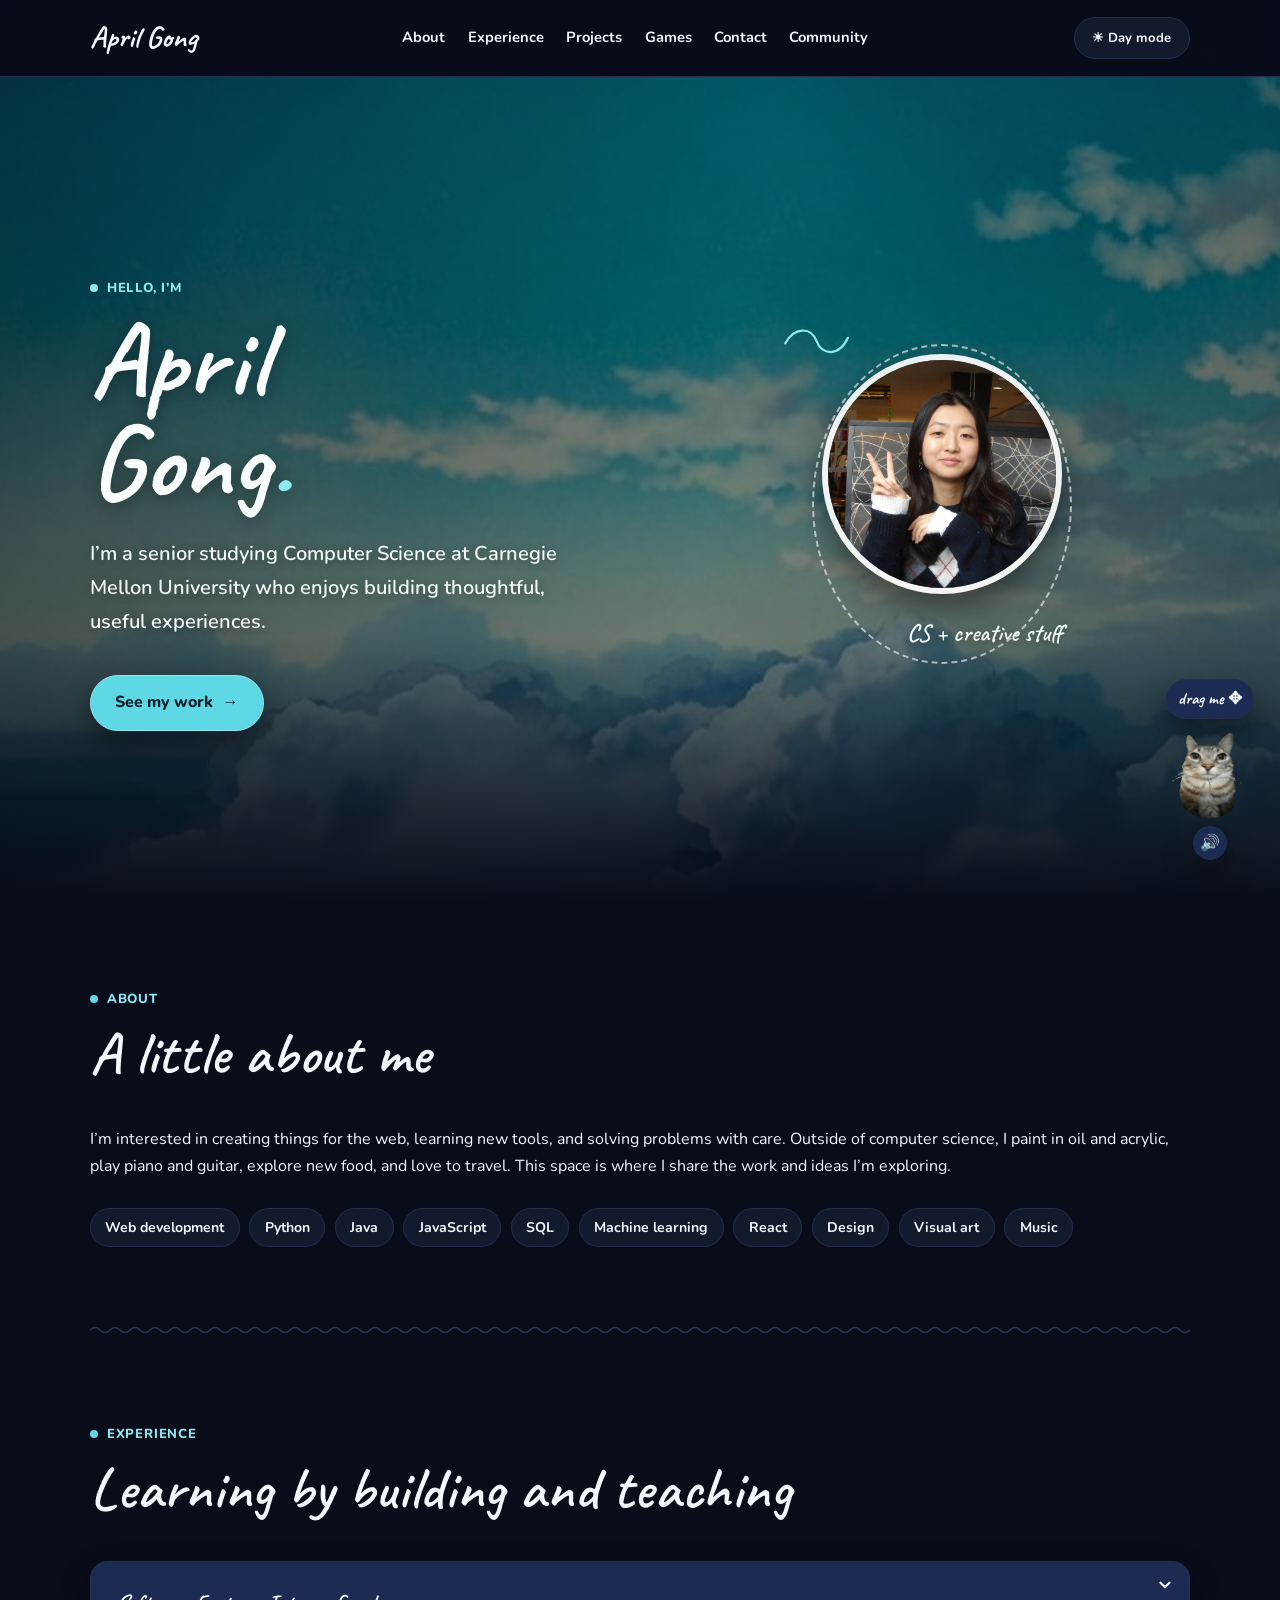
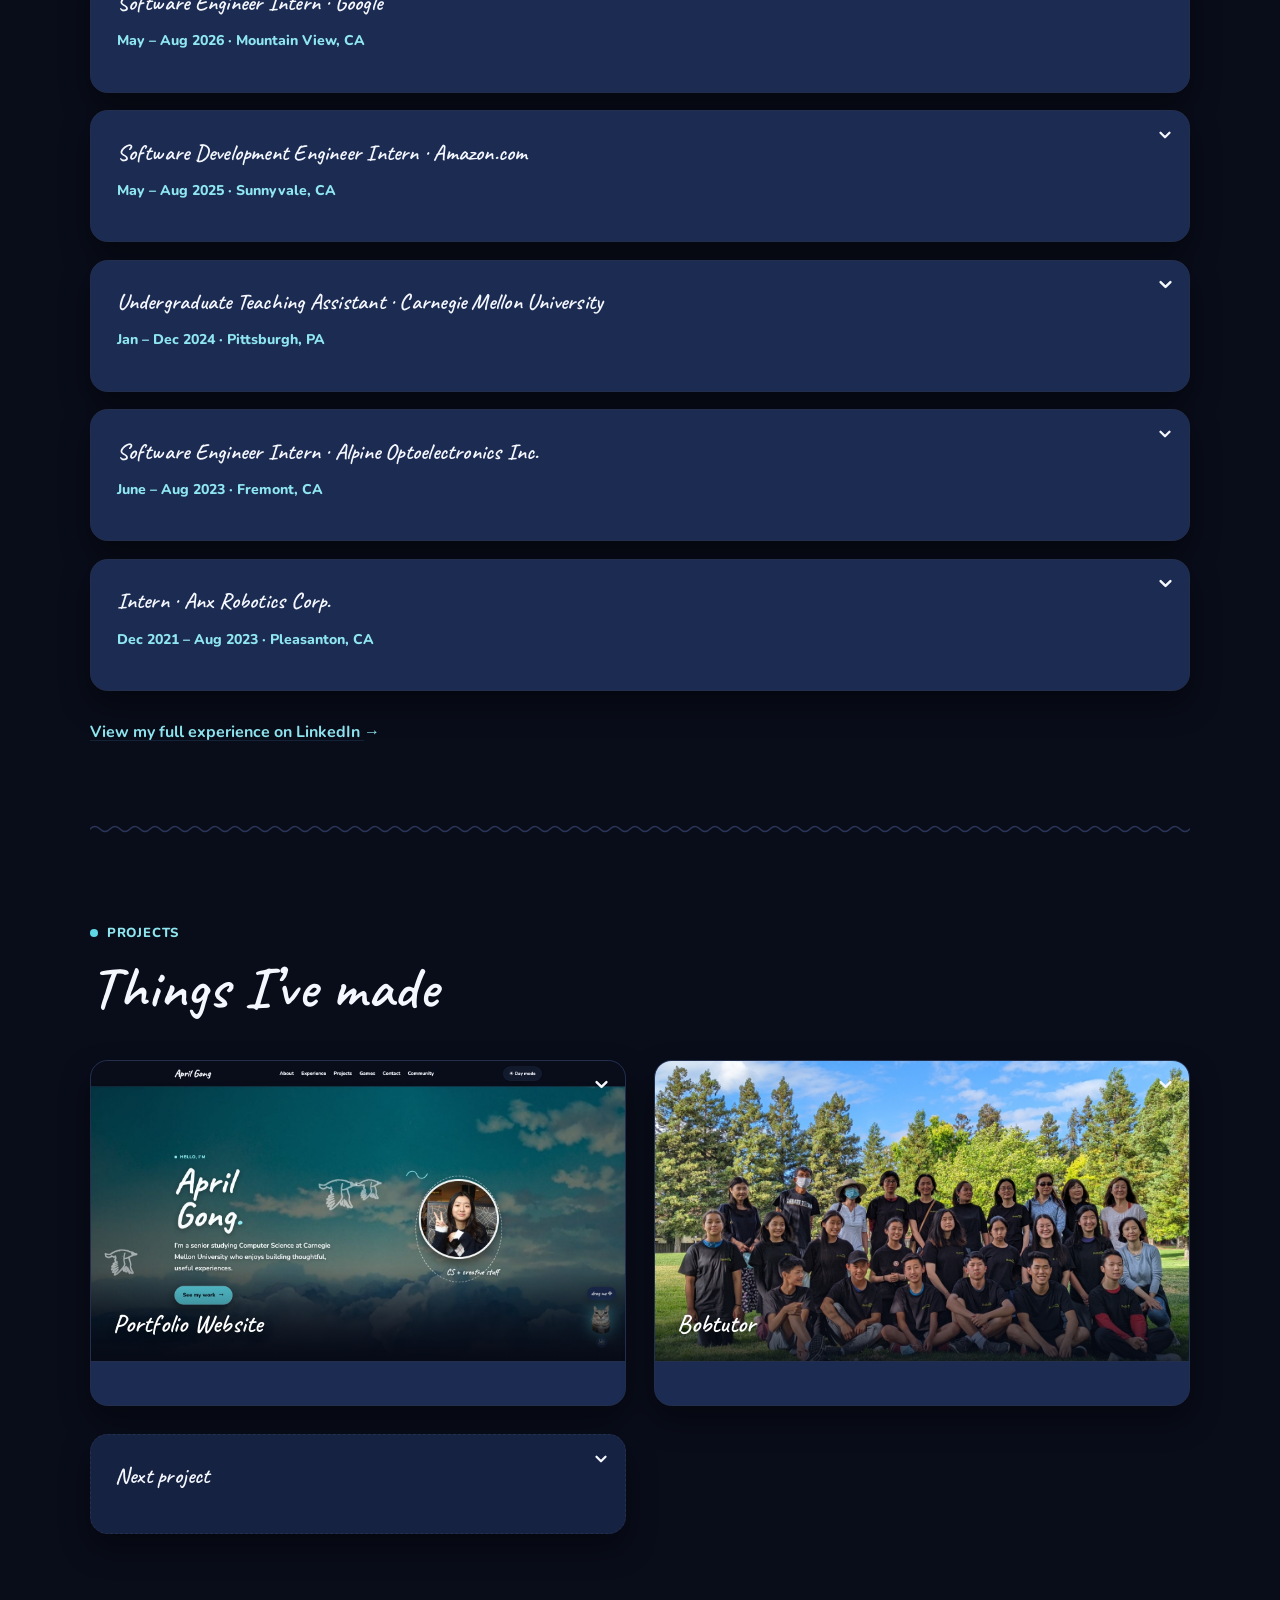
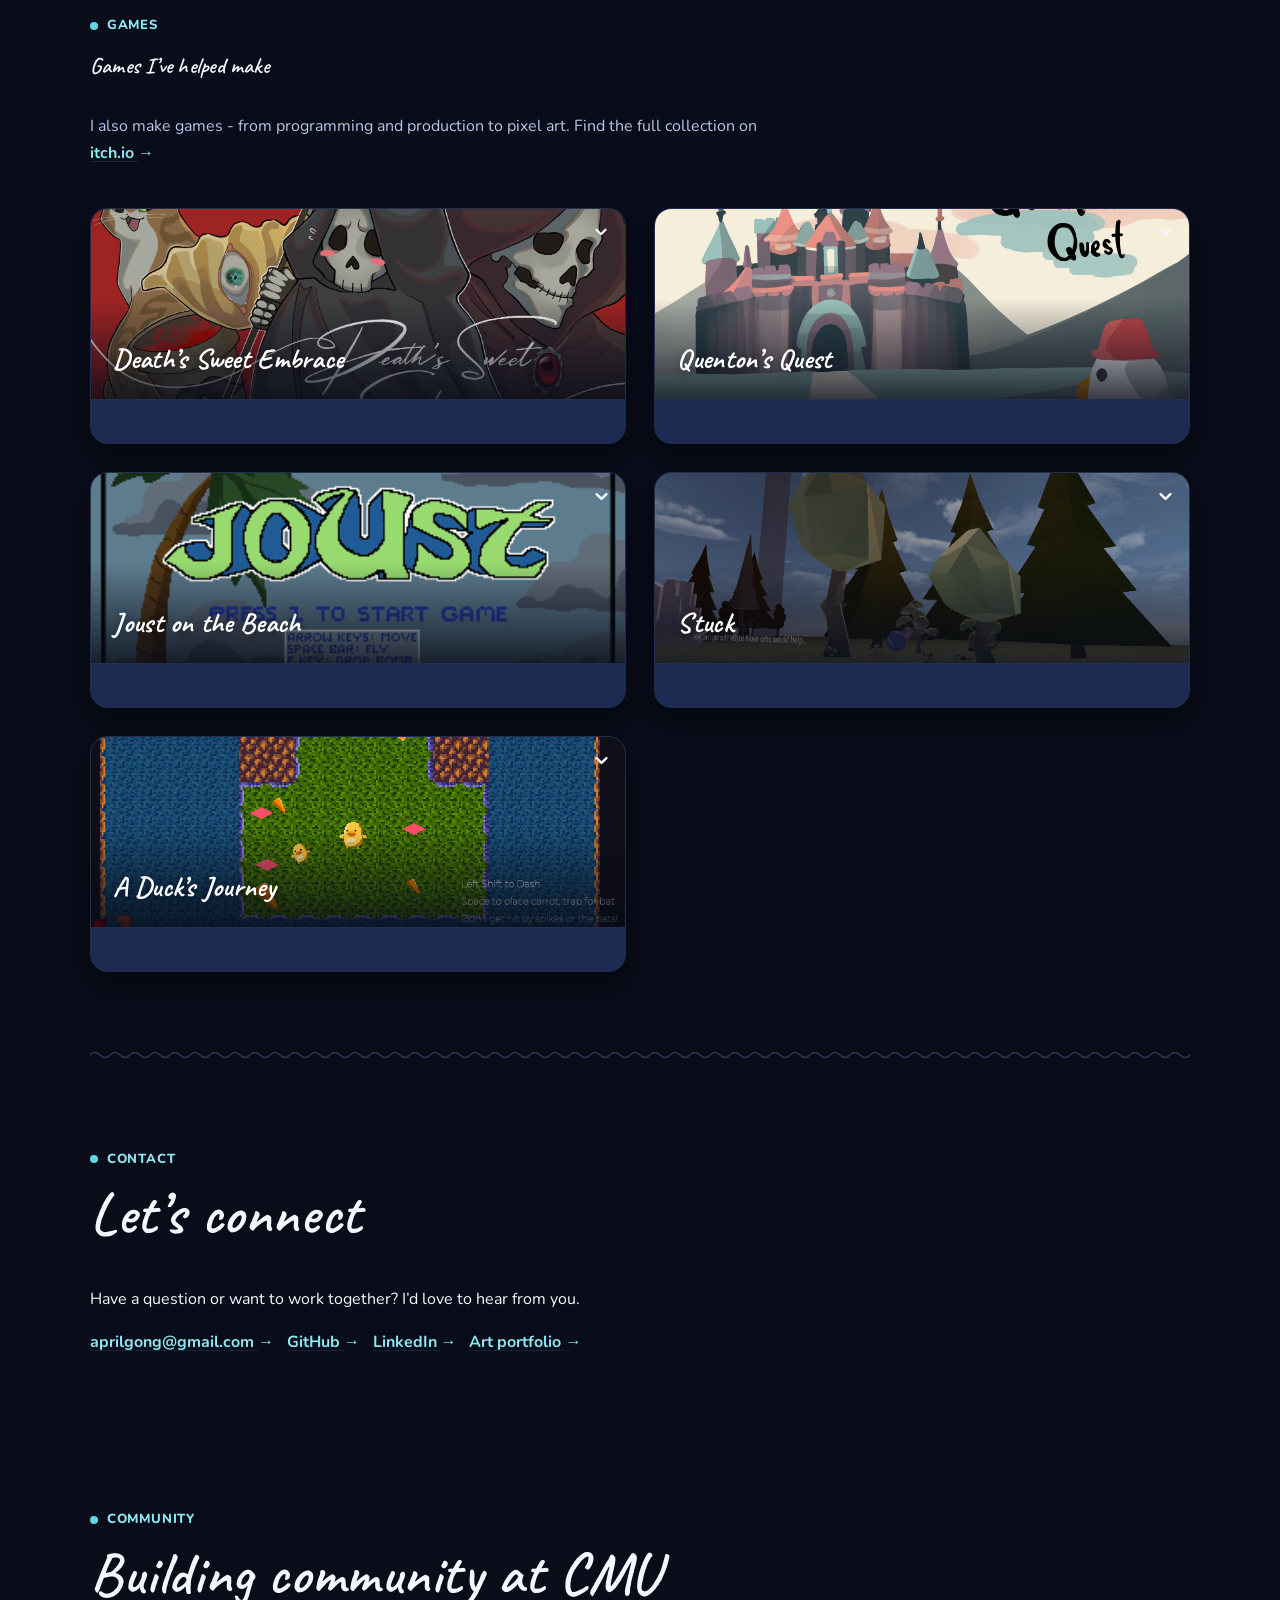
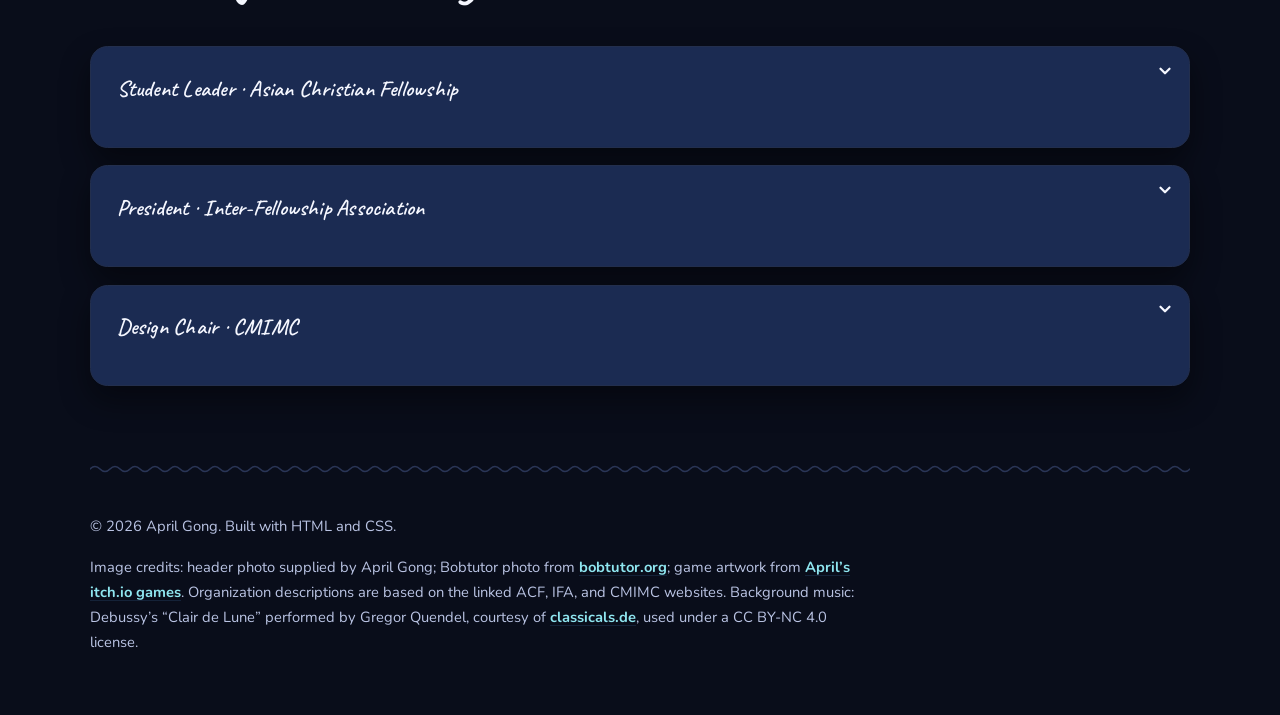
==== index.html @ eedccb20 "small edits, background and previews" ====
<!doctype html>
<html lang="en">
  <head>
    <meta charset="UTF-8" />
    <meta name="viewport" content="width=device-width, initial-scale=1.0" />
    <meta
      name="description"
      content="The portfolio of April Gong — projects, interests, and ways to get in touch."
    />
    <title>April Gong | Portfolio</title>
    <link rel="preconnect" href="https://fonts.googleapis.com" />
    <link rel="preconnect" href="https://fonts.gstatic.com" crossorigin />
    <link
      href="https://fonts.googleapis.com/css2?family=Caveat:wght@500;600;700&family=Nunito:ital,wght@0,400;0,600;0,700;0,800;1,600&display=swap"
      rel="stylesheet"
    />
    <link rel="stylesheet" href="styles.css" />
    <script src="scripts.js" defer></script>
  </head>
  <body>
    <svg width="0" height="0" style="position: absolute" aria-hidden="true">
      <filter id="bird-outline" x="-30%" y="-30%" width="160%" height="160%">
        <feMorphology in="SourceAlpha" operator="dilate" radius="1" result="dilated" />
        <feFlood flood-color="#ffffff" result="white" />
        <feComposite in="white" in2="dilated" operator="in" result="outline" />
        <feMerge>
          <feMergeNode in="outline" />
          <feMergeNode in="SourceGraphic" />
        </feMerge>
      </filter>
    </svg>
    <div class="stars-bg" id="stars-bg" aria-hidden="true"></div>
    <div class="petals-bg" id="petals-bg" aria-hidden="true"></div>
    <header class="site-header">
      <nav class="nav" aria-label="Primary navigation">
        <a class="wordmark" href="#home">April Gong</a>
        <ul>
          <li><a href="#about">About</a></li>
          <li><a href="#experience">Experience</a></li>
          <li><a href="#projects">Projects</a></li>
          <li><a href="#games">Games</a></li>
          <li><a href="#contact">Contact</a></li>
          <li><a href="#community">Community</a></li>
        </ul>
        <button class="theme-toggle" type="button" aria-pressed="false">
          Dark mode
        </button>
      </nav>
    </header>

    <main>
      <section id="home" class="hero" aria-labelledby="intro-heading">
        <div class="hero-sky" aria-hidden="true"></div>
        <img class="flying-bird flying-bird-1" src="assets/flap.webp" alt="" aria-hidden="true" />
        <img class="flying-bird flying-bird-2" src="assets/flap.webp" alt="" aria-hidden="true" />
        <img class="flying-bird flying-bird-3" src="assets/flap.webp" alt="" aria-hidden="true" />
        <div class="hero-content">
          <p class="eyebrow">Hello, I’m</p>
          <h1 id="intro-heading">April<br />Gong<span class="accent-dot">.</span></h1>
          <p class="intro">
            I’m a senior studying Computer Science at Carnegie Mellon University
            who enjoys building thoughtful, useful experiences.
          </p>
          <a class="button" href="#projects">See my work <span aria-hidden="true">→</span></a>
        </div>
        <div class="portrait-frame">
          <span class="portrait-ring" aria-hidden="true"></span>
          <img class="portrait" src="assets/april.jpg" alt="April Gong" width="1533" height="1533" />
          <svg class="portrait-scribble" viewBox="0 0 60 40" aria-hidden="true">
            <path d="M2 20 C 10 5, 25 5, 30 18 S 50 32, 58 15" />
          </svg>
          <p class="portrait-label">CS + creative stuff</p>
        </div>
      </section>

      <section id="about" aria-labelledby="about-heading">
        <div class="section-head reveal">
          <p class="eyebrow">About</p>
          <h2 id="about-heading">A little about me</h2>
        </div>
        <p class="reveal">
          I’m interested in creating things for the web, learning new tools,
          and solving problems with care. Outside of computer science, I paint
          in oil and acrylic, play piano and guitar, explore new food, and love
          to travel. This space is where I share the work and ideas I’m exploring.
        </p>
        <div class="skills reveal" aria-label="Skills and interests">
          <span>Web development</span>
          <span>Python</span>
          <span>Java</span>
          <span>JavaScript</span>
          <span>SQL</span>
          <span>Machine learning</span>
          <span>React</span>
          <span>Design</span>
          <span>Visual art</span>
          <span>Music</span>
        </div>
      </section>

      <section id="experience" aria-labelledby="experience-heading">
        <div class="section-head reveal">
          <p class="eyebrow">Experience</p>
          <h2 id="experience-heading">Learning by building and teaching</h2>
        </div>
        <div class="experience-list">
          <article class="reveal expand-card">
            <h3>Software Engineer Intern · Google</h3>
            <p class="role-meta">May – Aug 2026 · Mountain View, CA</p>
            <div class="card-details">
              <div class="card-details-inner">
                <p>Built systems that automate hardware testing, capture and triage test failures, and prevent double-scheduling. Migrated a monolithic triage framework to a stateless, skill-based architecture.</p>
              </div>
            </div>
          </article>
          <article class="reveal expand-card">
            <h3>Software Development Engineer Intern · Amazon.com</h3>
            <p class="role-meta">May – Aug 2025 · Sunnyvale, CA</p>
            <div class="card-details">
              <div class="card-details-inner">
                <p>Built and launched a client-side beacon system for the Amazon retail homepage across 18 regions, with an AWS pipeline for real-time performance metrics.</p>
              </div>
            </div>
          </article>
          <article class="reveal expand-card">
            <h3>Undergraduate Teaching Assistant · Carnegie Mellon University</h3>
            <p class="role-meta">Jan – Dec 2024 · Pittsburgh, PA</p>
            <div class="card-details">
              <div class="card-details-inner">
                <p>Supported 15-112, Fundamentals of Programming and Computer Science, through recitations, office hours, one-on-ones, and feedback on coursework.</p>
              </div>
            </div>
          </article>
          <article class="reveal expand-card">
            <h3>Software Engineer Intern · Alpine Optoelectronics Inc.</h3>
            <p class="role-meta">June – Aug 2023 · Fremont, CA</p>
            <div class="card-details">
              <div class="card-details-inner">
                <p>Developed adjustable data-visualization and chatbot GUI prototypes with Python, Tkinter, Matplotlib, Pandas, and OpenAI's API.</p>
              </div>
            </div>
          </article>
          <article class="reveal expand-card">
            <h3>Intern · Anx Robotics Corp.</h3>
            <p class="role-meta">Dec 2021 – Aug 2023 · Pleasanton, CA</p>
            <div class="card-details">
              <div class="card-details-inner">
                <p>Developed a multi-label lesion-classification model, analyzed image-detection results with SQL, and supported a product marketing campaign.</p>
              </div>
            </div>
          </article>
        </div>
        <p class="experience-more"><a href="https://www.linkedin.com/in/april-gong-652180225/">View my full experience on LinkedIn <span aria-hidden="true">→</span></a></p>
      </section>

      <section id="projects" aria-labelledby="projects-heading">
        <div class="section-head reveal">
          <p class="eyebrow">Projects</p>
          <h2 id="projects-heading">Things I’ve made</h2>
        </div>
        <div class="project-grid">
          <article class="project-card reveal expand-card">
            <div class="card-media">
              <img
                src="assets/portfolio-preview.jpg"
                alt="Screenshot of the April Gong portfolio website homepage"
                width="1600"
                height="900"
              />
              <h3>Portfolio Website</h3>
            </div>
            <div class="card-details">
              <div class="card-details-inner">
                <p>
                  This personal site: a simple home for my work, interests,
                  experience, and contact information.
                </p>
                <a href="https://github.com/agongster/agongster.github.io">View code on GitHub <span aria-hidden="true">→</span></a>
              </div>
            </div>
          </article>

          <article class="project-card reveal expand-card">
            <div class="card-media">
              <img
                src="assets/bobtutor.jpg"
                alt="Members of the Bobtutor community gathered outdoors"
                width="2560"
                height="1920"
              />
              <h3>Bobtutor</h3>
            </div>
            <div class="card-details">
              <div class="card-details-inner">
                <p>
                  The website I built for Bobtutor, a nonprofit tutoring
                  organization connecting volunteers and students through
                  accessible online learning opportunities.
                </p>
                <a href="https://bobtutor.org/">Visit bobtutor.org <span aria-hidden="true">→</span></a>
              </div>
            </div>
          </article>

          <article class="project-card project-placeholder-card reveal expand-card">
            <h3>Next project</h3>
            <div class="card-details">
              <div class="card-details-inner">
                <p>
                  A future project will live here, with its story, visual preview,
                  and relevant links.
                </p>
              </div>
            </div>
          </article>
        </div>

        <div id="games" class="games" aria-labelledby="games-heading">
          <div class="section-head reveal">
            <p class="eyebrow">Games</p>
            <h3 id="games-heading">Games I’ve helped make</h3>
          </div>
          <p class="games-intro reveal">I also make games - from programming and production to pixel art. Find the full collection on <a href="https://aprilg.itch.io/">itch.io <span aria-hidden="true">→</span></a></p>
          <div class="game-grid">
            <article class="game-card reveal expand-card">
              <div class="card-media">
                <img src="assets/deaths-sweet-embrace.png" alt="Death's Sweet Embrace game artwork" width="1600" height="900" />
                <h4>Death’s Sweet Embrace</h4>
              </div>
              <div class="card-details">
                <div class="card-details-inner">
                  <p>A role-playing adventure about a baby grim reaper restoring lost spirits’ memories. I was the producer and a programmer.</p>
                  <a href="https://aprilg.itch.io/deaths-sweet-embrace">Download on itch.io <span aria-hidden="true">→</span></a>
                </div>
              </div>
            </article>
            <article class="game-card reveal expand-card">
              <div class="card-media">
                <img src="assets/quenton_quest_start.jpg" alt="Quenton's Quest game artwork" width="640" height="640" />
                <h4>Quenton’s Quest</h4>
              </div>
              <div class="card-details">
                <div class="card-details-inner">
                  <p>A pixel-art fighting game about a duckster rescuing Princess Pea. I created art and contributed to the code.</p>
                  <a href="https://aprilg.itch.io/quentons-quest">Download on itch.io <span aria-hidden="true">→</span></a>
                </div>
              </div>
            </article>
            <article class="game-card reveal expand-card">
              <div class="card-media">
                <img src="assets/joust-on-the-beach.png" alt="Joust on the Beach game artwork" width="320" height="224" />
                <h4>Joust on the Beach</h4>
              </div>
              <div class="card-details">
                <div class="card-details-inner">
                  <p>A beach-themed remake of the arcade classic Joust. I contributed as a programmer.</p>
                  <a href="https://aprilg.itch.io/joust-on-the-beach">Download on itch.io <span aria-hidden="true">→</span></a>
                </div>
              </div>
            </article>
            <article class="game-card reveal expand-card">
              <div class="card-media">
                <img src="assets/stuck.png" alt="Stuck game artwork" width="1615" height="826" />
                <h4>Stuck</h4>
              </div>
              <div class="card-details">
                <div class="card-details-inner">
                  <p>A downloadable simulation game for Windows and macOS.</p>
                  <a href="https://aprilg.itch.io/stuck">Download on itch.io <span aria-hidden="true">→</span></a>
                </div>
              </div>
            </article>
            <article class="game-card reveal expand-card">
              <div class="card-media">
                <img src="assets/a-ducks-journey.png" alt="A Duck's Journey game artwork" width="1847" height="1045" />
                <h4>A Duck’s Journey</h4>
              </div>
              <div class="card-details">
                <div class="card-details-inner">
                  <p>A downloadable game for Windows and macOS.</p>
                  <a href="https://aprilg.itch.io/a-ducks-journey">Download on itch.io <span aria-hidden="true">→</span></a>
                </div>
              </div>
            </article>
          </div>
        </div>
      </section>

      <section id="contact" class="contact" aria-labelledby="contact-heading">
        <div class="section-head reveal">
          <p class="eyebrow">Contact</p>
          <h2 id="contact-heading">Let’s connect</h2>
        </div>
        <p class="reveal">Have a question or want to work together? I’d love to hear from you.</p>
        <div class="contact-links reveal">
          <a href="mailto:aprilgong@gmail.com">aprilgong@gmail.com <span aria-hidden="true">→</span></a>
          <a href="https://github.com/agongster">GitHub <span aria-hidden="true">→</span></a>
          <a href="https://www.linkedin.com/in/april-gong-652180225/">LinkedIn <span aria-hidden="true">→</span></a>
          <a href="https://www.aprilgong.com/">Art portfolio <span aria-hidden="true">→</span></a>
        </div>
      </section>

      <section id="community" aria-labelledby="community-heading">
        <div class="section-head reveal">
          <p class="eyebrow">Community</p>
          <h2 id="community-heading">Building community at CMU</h2>
        </div>
        <div class="community-list">
          <article class="reveal expand-card">
            <h3>Student Leader · Asian Christian Fellowship</h3>
            <div class="card-details">
              <div class="card-details-inner">
                <p>Supporting a student-led Christian community that brings together college students in Pittsburgh for fellowship, worship, Bible study, and care for one another.</p>
                <a href="https://acfpcc.org/">Learn about ACF <span aria-hidden="true">→</span></a>
              </div>
            </div>
          </article>
          <article class="reveal expand-card">
            <h3>President · Inter-Fellowship Association</h3>
            <div class="card-details">
              <div class="card-details-inner">
                <p>Leading an organization that connects Christian fellowships at CMU through campus-wide activities, service, and inter-fellowship collaboration.</p>
                <a href="https://cmuifa.com/">Learn about IFA <span aria-hidden="true">→</span></a>
              </div>
            </div>
          </article>
          <article class="reveal expand-card">
            <h3>Design Chair · CMIMC</h3>
            <div class="card-details">
              <div class="card-details-inner">
                <p>Led design for the Carnegie Mellon Informatics and Mathematics Competition from 2024 to 2026, a student-run organization that hosts math and computer science competitions for high school students worldwide.</p>
                <a href="https://cmimc.math.cmu.edu/">Learn about CMIMC <span aria-hidden="true">→</span></a>
              </div>
            </div>
          </article>
        </div>
      </section>
    </main>

    <footer>
      <p>© 2026 April Gong. Built with HTML and CSS.</p>
      <p class="credits">
        Image credits: header photo supplied by April Gong; Bobtutor photo from
        <a href="https://bobtutor.org/">bobtutor.org</a>; game artwork from
        <a href="https://aprilg.itch.io/">April’s itch.io games</a>. Organization
        descriptions are based on the linked ACF, IFA, and CMIMC websites. Background
        music: Debussy’s “Clair de Lune” performed by Gregor Quendel, courtesy of
        <a href="https://www.classicals.de/">classicals.de</a>, used under a
        CC BY-NC 4.0 license.
      </p>
      <!--
        AI assistance note: an AI coding assistant helped draft the initial HTML,
        CSS, and dark-mode toggle. April supplied the content and assets, selected
        the projects, and directed the revisions for this personal portfolio.
      -->
    </footer>

    <div class="music-widget" id="music-widget" role="button" tabindex="0" aria-pressed="false" aria-label="Play music">
      <span class="music-drag-hint" id="music-drag-hint" aria-hidden="true">drag me ✥</span>
      <img class="music-guy-img" src="assets/little-guy.gif" alt="" draggable="false" />
      <button class="music-mute" type="button" aria-pressed="false" aria-label="Mute music">🔊</button>
      <input class="music-volume" type="range" min="0" max="1" step="0.05" value="0.6" aria-label="Music volume" />
      <audio id="bg-music" src="assets/music.mp3" loop preload="none"></audio>
    </div>
  </body>
</html>
---- styles.css ----
/* Dark bluish-black theme is the default; [data-theme="light"] below overrides it. */
:root {
  --ink: #f5f7ff;
  --muted: #bac4e4;
  --paper: #090d1a;
  --paper-alt: #121a2e;
  --line: #232f4d;
  --accent: #5fd8e6;
  --accent-dark: #8fe6f0;
  --accent-soft: #142238;
  --accent-rgb: 95, 216, 230;
  --hero-accent: #8fe9f0;
  --heading-scroll-end: #8fe9f0;
  --shadow: 0 14px 30px rgba(0, 0, 4, .45);
  --card-bg: #1b2b52;
  --card-bg-hover: #26396b;
  --card-bg-open: #35498f;
  --card-active-ring: rgba(95, 216, 230, .45);
  --button-ink: #072229;
}

[data-theme="light"] {
  --ink: #142629;
  --muted: #405153;
  --paper: #f4faff;
  --paper-alt: #e3f1fb;
  --line: #cbe4f5;
  --accent: #0f95ac;
  --accent-dark: #0b6d7d;
  --accent-soft: #cdeef0;
  --accent-rgb: 15, 149, 172;
  --hero-accent: #8fe9f0;
  --heading-scroll-end: #29c2d6;
  --shadow: 0 10px 24px rgba(31, 66, 68, .14);
  --card-bg: #d2eef4;
  --card-bg-hover: #aedeea;
  --card-bg-open: #99d4e6;
  --card-active-ring: rgba(15, 149, 172, .35);
  --button-ink: #ffffff;
}

* { box-sizing: border-box; }
html { scroll-behavior: smooth; }
body {
  margin: 0;
  color: var(--ink);
  background: var(--paper);
  font-family: "Nunito", "Segoe UI", sans-serif;
  font-size: 16px;
  line-height: 1.7;
  transition: background-color .3s ease, color .3s ease;
}

h1, h2, h3, h4 { font-family: "Caveat", "Segoe Print", cursive; font-weight: 600; letter-spacing: .01em; margin: 0; }
p { margin: 0 0 1rem; }
a { color: inherit; }

.site-header {
  position: sticky;
  top: 0;
  z-index: 20;
  background: color-mix(in srgb, var(--paper) 92%, transparent);
  backdrop-filter: blur(10px);
  box-shadow: 0 1px 0 var(--line);
}
.nav, main, footer { width: min(100% - 2.5rem, 1100px); margin: 0 auto; }
.nav { display: flex; align-items: center; justify-content: space-between; gap: 1.5rem; min-height: 4.75rem; }
.wordmark {
  color: var(--ink);
  font-family: "Caveat", cursive;
  font-size: 1.9rem;
  font-weight: 700;
  text-decoration: none;
}
.nav ul { display: flex; flex-wrap: wrap; gap: 1.4rem; margin: 0; padding: 0; list-style: none; font-weight: 700; font-size: .92rem; }
.nav a:not(.wordmark) { color: var(--ink); text-decoration: none; border-bottom: 2px solid transparent; padding-bottom: .15rem; }
.nav a:hover, .nav a:focus-visible { border-color: var(--accent); color: var(--accent-dark); }
.theme-toggle {
  border: 1px solid var(--line);
  border-radius: 999px;
  background: var(--paper-alt);
  color: var(--ink);
  cursor: pointer;
  font: inherit;
  font-size: .82rem;
  font-weight: 700;
  padding: .55rem 1.1rem;
  transition: background-color .2s ease, transform .2s ease, box-shadow .2s ease, scale .15s ease;
}
.theme-toggle:hover, .theme-toggle:focus-visible { background: var(--card-bg-hover); box-shadow: var(--shadow); transform: translateY(-1px); }
.theme-toggle:active { scale: .93; }

section { position: relative; padding: 5.5rem 0; }
section:not(.hero):not(.contact)::after {
  content: "";
  position: absolute;
  left: 0;
  right: 0;
  bottom: 0;
  height: 10px;
  background-image: url("data:image/svg+xml,%3Csvg xmlns='http://www.w3.org/2000/svg' width='40' height='10'%3E%3Cpath d='M0,5 Q5,0 10,5 T20,5 T30,5 T40,5' fill='none' stroke='%232e3a5e' stroke-width='1.6' stroke-linecap='round'/%3E%3C/svg%3E");
  background-repeat: repeat-x;
  background-position: left center;
  opacity: .9;
}
[data-theme="light"] section:not(.hero):not(.contact)::after {
  background-image: url("data:image/svg+xml,%3Csvg xmlns='http://www.w3.org/2000/svg' width='40' height='10'%3E%3Cpath d='M0,5 Q5,0 10,5 T20,5 T30,5 T40,5' fill='none' stroke='%23e2d3ae' stroke-width='1.6' stroke-linecap='round'/%3E%3C/svg%3E");
}
.contact { padding-bottom: 4rem; }

.eyebrow {
  display: flex;
  align-items: center;
  gap: .55rem;
  color: var(--accent-dark);
  font-size: .82rem;
  font-weight: 800;
  letter-spacing: .06em;
  margin: 0 0 .65rem;
  text-transform: uppercase;
}
.eyebrow::before { content: ""; width: .5rem; height: .5rem; border-radius: 50%; background: var(--accent); flex: none; }
h2 { font-size: clamp(2rem, 4.8vw, 3.7rem); line-height: 1.1; text-wrap: balance; }
h3 { font-size: 1.4rem; margin-bottom: .45rem; }
.section-head { margin-bottom: 2.5rem; max-width: 100%; }
.section-head h2, .section-head h3 { max-width: 60rem; transition: color .2s ease-out; }

.community-list a, .experience-more a, .card-details-inner a, .games-intro a, .contact-links a, footer .credits a {
  color: var(--accent-dark);
  font-weight: 700;
  text-decoration: underline;
  text-decoration-color: var(--accent-soft);
  text-underline-offset: .2rem;
  transition: color .2s ease, text-decoration-color .2s ease;
}
.community-list a:hover, .experience-more a:hover, .card-details-inner a:hover, .games-intro a:hover, .contact-links a:hover, footer .credits a:hover,
.community-list a:focus-visible, .experience-more a:focus-visible, .card-details-inner a:focus-visible, .games-intro a:focus-visible, .contact-links a:focus-visible {
  color: var(--accent);
  text-decoration-color: var(--accent);
}
.community-list a span, .experience-more a span, .card-details-inner a span, .games-intro a span, .contact-links a span {
  display: inline-block;
  transition: transform .2s ease;
}
.community-list a:hover span, .experience-more a:hover span, .card-details-inner a:hover span, .games-intro a:hover span, .contact-links a:hover span {
  transform: translateX(.2rem);
}

/* ---------- hero ---------- */
.hero {
  display: grid;
  grid-template-columns: 1.15fr 1fr;
  align-items: center;
  gap: 2rem;
  width: 100vw;
  min-height: calc(100svh - 4.75rem);
  margin-left: calc(50% - 50vw);
  padding: 6rem max(1.25rem, calc((100vw - 1100px) / 2)) 4rem;
  overflow: hidden;
}
.hero-sky {
  position: absolute;
  inset: 0;
  z-index: 0;
  overflow: hidden;
  background: url("assets/hero-clouds.jpg") center 65% / cover no-repeat;
}
.hero-sky::after {
  content: "";
  position: absolute;
  inset: 0;
  background:
    linear-gradient(180deg, transparent 68%, var(--paper) 100%),
    linear-gradient(100deg, rgba(3, 7, 16, .72) 0%, rgba(3, 7, 16, .5) 55%, rgba(3, 7, 16, .62) 100%);
}
[data-theme="light"] .hero-sky::after {
  background:
    linear-gradient(180deg, transparent 68%, var(--paper) 100%),
    linear-gradient(100deg, rgba(4, 14, 18, .62) 0%, rgba(4, 14, 18, .38) 55%, rgba(4, 14, 18, .5) 100%);
}
.hero-content, .portrait-frame { position: relative; z-index: 2; }

.hero-content { max-width: 40rem; }
.hero .eyebrow { color: var(--hero-accent); }
.hero .eyebrow::before { background: var(--hero-accent); }
h1 {
  color: #fbfefe;
  font-size: clamp(3.7rem, 9.2vw, 6.6rem);
  font-weight: 700;
  line-height: .96;
  margin-bottom: 1.5rem;
  text-shadow: 0 4px 18px rgba(0, 0, 0, .35);
}
h1 .accent-dot { color: var(--hero-accent); }
.intro { color: #f2f8f8; font-size: clamp(1.05rem, 1.6vw, 1.25rem); font-weight: 600; max-width: 30rem; margin-bottom: 2.25rem; text-shadow: 0 2px 12px rgba(0, 0, 0, .3); }
.button {
  display: inline-flex;
  align-items: center;
  gap: .6rem;
  border: 1px solid var(--accent-dark);
  border-radius: 999px;
  background: var(--accent);
  box-shadow: var(--shadow);
  color: var(--button-ink);
  font-weight: 800;
  padding: .85rem 1.5rem;
  text-decoration: none;
  position: relative;
  transition: background-color .25s ease, transform .2s ease, box-shadow .2s ease, scale .2s ease;
}
.button:hover, .button:focus-visible {
  background: var(--accent-dark);
  box-shadow: 0 14px 28px rgba(var(--accent-rgb), .35);
  transform: translateY(-2px);
}
.button:active { scale: .95; transform: translateY(0); }
.button span { transition: transform .2s ease; }
.button:hover span { transform: translateX(.2rem); }

.button.button-pulse::after {
  content: "";
  position: absolute;
  inset: -1px;
  border-radius: inherit;
  pointer-events: none;
  box-shadow: 0 0 0 0 var(--card-active-ring);
  animation: card-pulse-ring .55s ease-out;
}

.portrait-frame { position: relative; width: 240px; margin: 0 auto; }
.portrait-ring {
  position: absolute;
  inset: -10px;
  border-radius: 50%;
  border: 2px dashed rgba(255, 255, 255, .6);
}
.portrait {
  display: block;
  width: 100%;
  height: auto;
  aspect-ratio: 1;
  border: 6px solid rgba(255, 255, 255, .92);
  border-radius: 50%;
  box-shadow: var(--shadow);
  object-fit: cover;
  transition: transform .6s cubic-bezier(.22, 1, .36, 1);
}
.portrait-frame:hover .portrait { transform: scale(1.04); }

/* ripple rings emanate outward from the portrait while hovered */
.portrait-frame::before, .portrait-frame::after {
  content: "";
  position: absolute;
  inset: -10px;
  border-radius: 50%;
  border: 2px solid var(--hero-accent);
  opacity: 0;
  pointer-events: none;
}
.portrait-frame:hover::before { animation: portrait-ripple 1.8s ease-out infinite; }
.portrait-frame:hover::after { animation: portrait-ripple 1.8s ease-out infinite .9s; }
@keyframes portrait-ripple {
  0% { transform: scale(1); opacity: .55; }
  100% { transform: scale(1.4); opacity: 0; }
}
.portrait-scribble {
  position: absolute;
  top: -2.1rem;
  left: -2.4rem;
  width: 4.2rem;
  height: auto;
  fill: none;
  stroke: var(--hero-accent);
  stroke-linecap: round;
  stroke-width: 2;
}
.portrait-label {
  margin: 1.1rem 0 0;
  color: #f2f8f8;
  font-family: "Caveat", cursive;
  font-size: 1.55rem;
  font-weight: 600;
  text-align: right;
  text-shadow: 0 2px 10px rgba(0, 0, 0, .35);
}

/* ---------- about / skills ---------- */
.skills { display: flex; flex-wrap: wrap; gap: .6rem; margin-top: 1.75rem; }
.skills span {
  border: 1px solid var(--line);
  border-radius: 999px;
  background: var(--paper-alt);
  color: var(--ink);
  font-weight: 700;
  font-size: .88rem;
  padding: .4rem .9rem;
}

/* ---------- expandable card reveal (hover / focus / click-to-pin) ---------- */
.card-details {
  display: grid;
  grid-template-rows: 0fr;
  transition: grid-template-rows .4s ease;
}
.card-details-inner {
  overflow: hidden;
  opacity: 0;
  padding: 1.35rem 1.5rem;
  transition: opacity .3s ease;
}
.community-list .card-details-inner, .experience-list .card-details-inner, .project-placeholder-card .card-details-inner {
  padding: .6rem 0 0;
}
.card-details-inner p { color: var(--muted); }
.expand-card:hover .card-details, .expand-card:focus-within .card-details, .expand-card.is-open .card-details {
  grid-template-rows: 1fr;
}
.expand-card:hover .card-details-inner, .expand-card:focus-within .card-details-inner, .expand-card.is-open .card-details-inner {
  opacity: 1;
  transition-delay: .08s;
}
.expand-card { cursor: pointer; position: relative; }

/* a small chevron makes the expand/collapse affordance explicit */
.expand-card::after {
  content: "";
  position: absolute;
  top: .9rem;
  right: .9rem;
  width: 1.15rem;
  height: 1.15rem;
  background-color: var(--ink);
  -webkit-mask-image: url("data:image/svg+xml,%3Csvg xmlns='http://www.w3.org/2000/svg' viewBox='0 0 24 24'%3E%3Cpath fill='none' stroke='%23000' stroke-width='3' stroke-linecap='round' stroke-linejoin='round' d='M6 9l6 6 6-6'/%3E%3C/svg%3E");
  mask-image: url("data:image/svg+xml,%3Csvg xmlns='http://www.w3.org/2000/svg' viewBox='0 0 24 24'%3E%3Cpath fill='none' stroke='%23000' stroke-width='3' stroke-linecap='round' stroke-linejoin='round' d='M6 9l6 6 6-6'/%3E%3C/svg%3E");
  -webkit-mask-repeat: no-repeat;
  mask-repeat: no-repeat;
  -webkit-mask-position: center;
  mask-position: center;
  -webkit-mask-size: contain;
  mask-size: contain;
  filter: drop-shadow(0 1px 3px rgba(0, 0, 0, .5));
  transition: transform .3s ease, background-color .3s ease;
  pointer-events: none;
}
.expand-card:hover::after, .expand-card:focus-within::after, .expand-card.is-open::after {
  background-color: var(--accent);
}
.expand-card.is-open::after { transform: rotate(180deg); }

/* click feedback: a gentle ripple that expands outward from the card and fades */
.expand-card.card-pulse::before {
  content: "";
  position: absolute;
  inset: 0;
  border-radius: inherit;
  pointer-events: none;
  box-shadow: 0 0 0 0 var(--card-active-ring);
  animation: card-pulse-ring .6s ease-out;
}
@keyframes card-pulse-ring {
  0% { box-shadow: 0 0 0 0 var(--card-active-ring); opacity: 1; }
  100% { box-shadow: 0 0 0 16px transparent; opacity: 0; }
}

.card-media { position: relative; border-bottom: 1px solid var(--line); }
.card-media img { display: block; width: 100%; object-fit: cover; }
.card-media h3, .card-media h4 {
  position: absolute;
  left: 0;
  right: 0;
  bottom: 0;
  margin: 0;
  padding: 2.25rem 1.4rem 1rem;
  background: linear-gradient(180deg, transparent, rgba(6, 10, 22, .8));
  color: #fff;
  text-shadow: 0 2px 10px rgba(0, 0, 0, .4);
}

/* ---------- community / experience ---------- */
.community-list, .experience-list { display: grid; gap: 1.1rem; }
.community-list article, .experience-list article {
  border: 1px solid var(--line);
  border-radius: 1.1rem;
  background: var(--card-bg);
  box-shadow: var(--shadow);
  padding: 1.4rem 1.6rem;
  transition: background-color .3s ease, border-color .3s ease, scale .25s ease, box-shadow .25s ease;
}
.community-list article:hover, .experience-list article:hover,
.community-list article:focus-within, .experience-list article:focus-within {
  background: var(--card-bg-hover);
  scale: 1.02;
}
.community-list article:active, .experience-list article:active {
  scale: .985;
}
.community-list article.is-open, .experience-list article.is-open {
  background: var(--card-bg-open);
  border-color: var(--accent);
}
.community-list h3, .experience-list h3 { font-size: 1.4rem; }
.community-list p, .experience-list p { color: var(--muted); margin-bottom: 0; max-width: 48rem; }
.experience-list .role-meta {
  color: var(--accent-dark);
  font-family: "Nunito", sans-serif;
  font-weight: 800;
  font-size: .88rem;
  margin-bottom: .4rem;
}
.experience-more { margin: 1.75rem 0 0; }

/* ---------- projects / games ---------- */
.project-grid, .game-grid { display: grid; grid-template-columns: repeat(2, minmax(0, 1fr)); gap: 1.75rem; }
.project-card, .game-card {
  overflow: hidden;
  border: 1px solid var(--line);
  border-radius: 1.1rem;
  background: var(--card-bg);
  box-shadow: var(--shadow);
  transition: background-color .3s ease, border-color .3s ease, transform .25s ease, box-shadow .25s ease, scale .25s ease;
}
.project-card:hover, .game-card:hover, .project-card:focus-within, .game-card:focus-within {
  background: var(--card-bg-hover);
  box-shadow: 0 18px 34px rgba(4, 10, 26, .35);
  transform: translateY(-4px);
  scale: 1.03;
}
.project-card:active, .game-card:active { scale: .985; transform: translateY(-1px); }
.project-card.is-open, .game-card.is-open {
  background: var(--card-bg-open);
  border-color: var(--accent);
}
.project-card .card-media img { height: auto; aspect-ratio: 16 / 9; }
.project-card .card-media h3 { font-size: 1.6rem; }
.project-placeholder-card { border-style: dashed; background: color-mix(in srgb, var(--card-bg) 70%, var(--paper)); padding: 1.35rem 1.5rem; }

.games { margin-top: 5rem; }
.games > .section-head { margin-bottom: 1.75rem; }
.games-intro { color: var(--muted); max-width: 42rem; margin-bottom: 2.5rem; }
.game-card .card-media img { height: 190px; }
.game-card h4 { font-size: 1.75rem; font-weight: 700; font-family: "Caveat", cursive; }

/* ---------- contact / footer ---------- */
.contact-links { display: flex; flex-wrap: wrap; gap: .8rem; }
footer { padding: 2.5rem 0 2.75rem; color: var(--muted); font-size: .92rem; }
.credits { max-width: 48rem; }

@media (max-width: 760px) {
  .nav { align-items: flex-start; flex-wrap: wrap; padding: .7rem 0; }
  .nav ul { order: 3; width: 100%; justify-content: flex-start; gap: .5rem 1rem; }
  .theme-toggle { margin-left: auto; }
  .hero { grid-template-columns: 1fr; min-height: 100svh; gap: 3rem; padding: 4rem 1.25rem 3.5rem; }
  .portrait-frame { width: 165px; margin: 0 auto; }
}

@media (max-width: 600px) {
  .nav, main, footer { width: min(100% - 1.5rem, 1100px); }
  section { padding: 4rem 0; }
  .project-grid, .game-grid { grid-template-columns: 1fr; }
  .theme-toggle { width: 100%; }
}

.reveal {
  opacity: 0;
  translate: 0 28px;
  scale: 1;
  transition: opacity .7s ease, translate .7s ease, scale .15s ease-out;
}
.reveal.is-visible { opacity: 1; translate: 0 0; }

.community-list .reveal:nth-child(2), .experience-list .reveal:nth-child(2),
.project-grid .reveal:nth-child(2), .game-grid .reveal:nth-child(2) { transition-delay: .08s; }
.community-list .reveal:nth-child(3), .experience-list .reveal:nth-child(3),
.project-grid .reveal:nth-child(3), .game-grid .reveal:nth-child(3) { transition-delay: .16s; }
.experience-list .reveal:nth-child(4), .game-grid .reveal:nth-child(4) { transition-delay: .24s; }
.experience-list .reveal:nth-child(5), .game-grid .reveal:nth-child(5) { transition-delay: .32s; }

.flying-bird {
  position: absolute;
  top: 10%;
  left: -25%;
  width: 150px;
  height: auto;
  opacity: 0;
  pointer-events: none;
  z-index: 1;
  filter: url(#bird-outline);
  will-change: transform;
  animation: fly-across 16s linear infinite;
}
@keyframes fly-across {
  0% { transform: translate(0, 0); opacity: 0; }
  4% { opacity: .55; }
  50% { transform: translate(65vw, -7vh); }
  96% { opacity: .55; }
  100% { transform: translate(130vw, 3vh); opacity: 0; }
}

.click-flower {
  position: fixed;
  z-index: 9999;
  pointer-events: none;
  animation: click-flower-bloom .7s ease-out forwards;
}
@keyframes click-flower-bloom {
  0% { transform: translate(-50%, -50%) scale(.15) rotate(-20deg); opacity: 0; }
  35% { opacity: 1; }
  100% { transform: translate(-50%, -50%) scale(1.4) rotate(18deg); opacity: 0; }
}

/* ---------- draggable music companion ---------- */
.music-widget {
  position: fixed;
  right: 1.75rem;
  bottom: 1.75rem;
  z-index: 60;
  display: flex;
  flex-direction: column;
  align-items: center;
  gap: .5rem;
  width: 84px;
  cursor: grab;
  user-select: none;
}
.music-widget:active { cursor: grabbing; }
.music-widget:focus-visible { outline: 2px solid var(--accent); outline-offset: 8px; border-radius: 50%; }

.music-widget::before, .music-widget::after {
  content: "";
  position: absolute;
  top: 0;
  left: 0;
  width: 84px;
  height: 84px;
  border-radius: 50%;
  border: 2px solid var(--accent);
  opacity: 0;
  pointer-events: none;
}
.music-widget.is-playing::before { animation: guy-ring-pulse 1.8s ease-out infinite; }
.music-widget.is-playing::after { animation: guy-ring-pulse 1.8s ease-out infinite .9s; }
@keyframes guy-ring-pulse {
  0% { transform: scale(.75); opacity: .55; }
  100% { transform: scale(1.55); opacity: 0; }
}

.music-guy-img {
  width: 84px;
  height: auto;
  display: block;
  border-radius: 50%;
  touch-action: none;
  -webkit-user-drag: none;
  animation: guy-glow-breathe 2.2s ease-in-out infinite;
}
.music-widget.is-playing .music-guy-img { animation: guy-bounce 1.05s ease-in-out infinite, guy-glow-breathe 1.1s ease-in-out infinite; }
@keyframes guy-bounce {
  0%, 100% { transform: translateY(0) rotate(0deg); }
  25% { transform: translateY(-7px) rotate(-4deg); }
  50% { transform: translateY(0) rotate(0deg); }
  75% { transform: translateY(-3px) rotate(4deg); }
}
@keyframes guy-glow-breathe {
  0%, 100% {
    filter: drop-shadow(0 0 10px rgba(var(--accent-rgb), .55)) drop-shadow(0 8px 18px rgba(0, 0, 0, .5));
  }
  50% {
    filter: drop-shadow(0 0 26px rgba(var(--accent-rgb), .95)) drop-shadow(0 8px 18px rgba(0, 0, 0, .5));
  }
}

.music-drag-hint {
  position: absolute;
  bottom: 100%;
  left: 50%;
  translate: -50% 0;
  margin-bottom: .35rem;
  padding: .3rem .7rem;
  border-radius: 999px;
  background: var(--card-bg);
  border: 1px solid var(--line);
  color: var(--ink);
  font-family: "Caveat", cursive;
  font-size: 1.05rem;
  font-weight: 700;
  white-space: nowrap;
  box-shadow: var(--shadow);
  pointer-events: none;
  animation: drag-hint-bob 1.6s ease-in-out infinite;
  transition: opacity .4s ease, translate .4s ease;
}
.music-widget.hint-hidden .music-drag-hint { opacity: 0; translate: -50% 6px; animation: none; }
@keyframes drag-hint-bob {
  0%, 100% { translate: -50% 0; }
  50% { translate: -50% -4px; }
}

.music-mute {
  border: 1px solid var(--line);
  border-radius: 999px;
  background: var(--card-bg);
  color: var(--ink);
  width: 2.1rem;
  height: 2.1rem;
  display: grid;
  place-items: center;
  font-size: 1rem;
  line-height: 1;
  cursor: pointer;
  box-shadow: var(--shadow);
  transition: background-color .2s ease, scale .15s ease;
}
.music-mute:hover { background: var(--card-bg-hover); }
.music-mute:active { scale: .9; }

.music-volume {
  width: 84px;
  accent-color: var(--accent);
  opacity: 0;
  height: 0;
  pointer-events: none;
  transition: opacity .25s ease;
}
.music-widget.is-playing .music-volume {
  opacity: 1;
  height: auto;
  pointer-events: auto;
}

@media (max-width: 600px) {
  .music-widget { right: 1.1rem; bottom: 1.1rem; width: 64px; }
  .music-widget::before, .music-widget::after { width: 64px; height: 64px; }
  .music-guy-img, .music-volume { width: 64px; }
}

/* ---------- ambient background: twinkling stars (dark) / falling petals (light) ---------- */
.stars-bg, .petals-bg {
  position: fixed;
  inset: 0;
  z-index: -1;
  overflow: hidden;
  pointer-events: none;
  opacity: 1;
  /* dim slightly over the centered content column so it stays readable, and
     stay brightest toward the edges where there's nothing to compete with */
  -webkit-mask-image: linear-gradient(to right, black 0%, black 10%, rgba(0, 0, 0, .4) 30%, rgba(0, 0, 0, .4) 70%, black 90%, black 100%);
  mask-image: linear-gradient(to right, black 0%, black 10%, rgba(0, 0, 0, .4) 30%, rgba(0, 0, 0, .4) 70%, black 90%, black 100%);
}
.petals-bg { display: none; }
[data-theme="light"] .stars-bg { display: none; }
[data-theme="light"] .petals-bg { display: block; }

.star {
  position: absolute;
  border-radius: 50%;
  background: #fff;
  box-shadow: 0 0 7px 1px #fff;
  animation: star-twinkle ease-in-out infinite;
}
@keyframes star-twinkle {
  0%, 100% { opacity: .3; transform: scale(1); }
  50% { opacity: 1; transform: scale(1.8); }
}

.shooting-star {
  position: absolute;
  top: 0;
  left: 0;
  height: 2px;
  width: 100px;
  border-radius: 999px;
  background: linear-gradient(90deg, rgba(255, 255, 255, 0), rgba(255, 255, 255, .95));
  opacity: 0;
  animation: shooting-star-fly linear infinite;
}
@keyframes shooting-star-fly {
  0% { transform: translate(0, 0) rotate(var(--rot, 20deg)); opacity: 0; }
  1.5% { opacity: 1; }
  15% { transform: translate(var(--dx, 38vw), var(--dy, 18vh)) rotate(var(--rot, 20deg)); opacity: 0; }
  100% { transform: translate(var(--dx, 38vw), var(--dy, 18vh)) rotate(var(--rot, 20deg)); opacity: 0; }
}

.petal {
  position: absolute;
  top: -8%;
  animation-name: petal-fall-a;
  animation-timing-function: linear;
  animation-iteration-count: infinite;
}
.petal.drift-b { animation-name: petal-fall-b; }
.petal svg { display: block; width: 100%; height: 100%; }
@keyframes petal-fall-a {
  0%   { transform: translate(0, -10vh) rotate(0deg); }
  25%  { transform: translate(22px, 15vh) rotate(90deg); }
  50%  { transform: translate(-16px, 45vh) rotate(180deg); }
  75%  { transform: translate(24px, 75vh) rotate(270deg); }
  100% { transform: translate(-12px, 112vh) rotate(360deg); }
}
@keyframes petal-fall-b {
  0%   { transform: translate(0, -10vh) rotate(0deg); }
  25%  { transform: translate(-20px, 15vh) rotate(-90deg); }
  50%  { transform: translate(18px, 45vh) rotate(-180deg); }
  75%  { transform: translate(-22px, 75vh) rotate(-270deg); }
  100% { transform: translate(14px, 112vh) rotate(-360deg); }
}

@media (prefers-reduced-motion: reduce) {
  *, *::before, *::after { animation-duration: .01ms !important; scroll-behavior: auto !important; transition-duration: .01ms !important; }
  .flying-bird, .stars-bg, .petals-bg { display: none; }
}
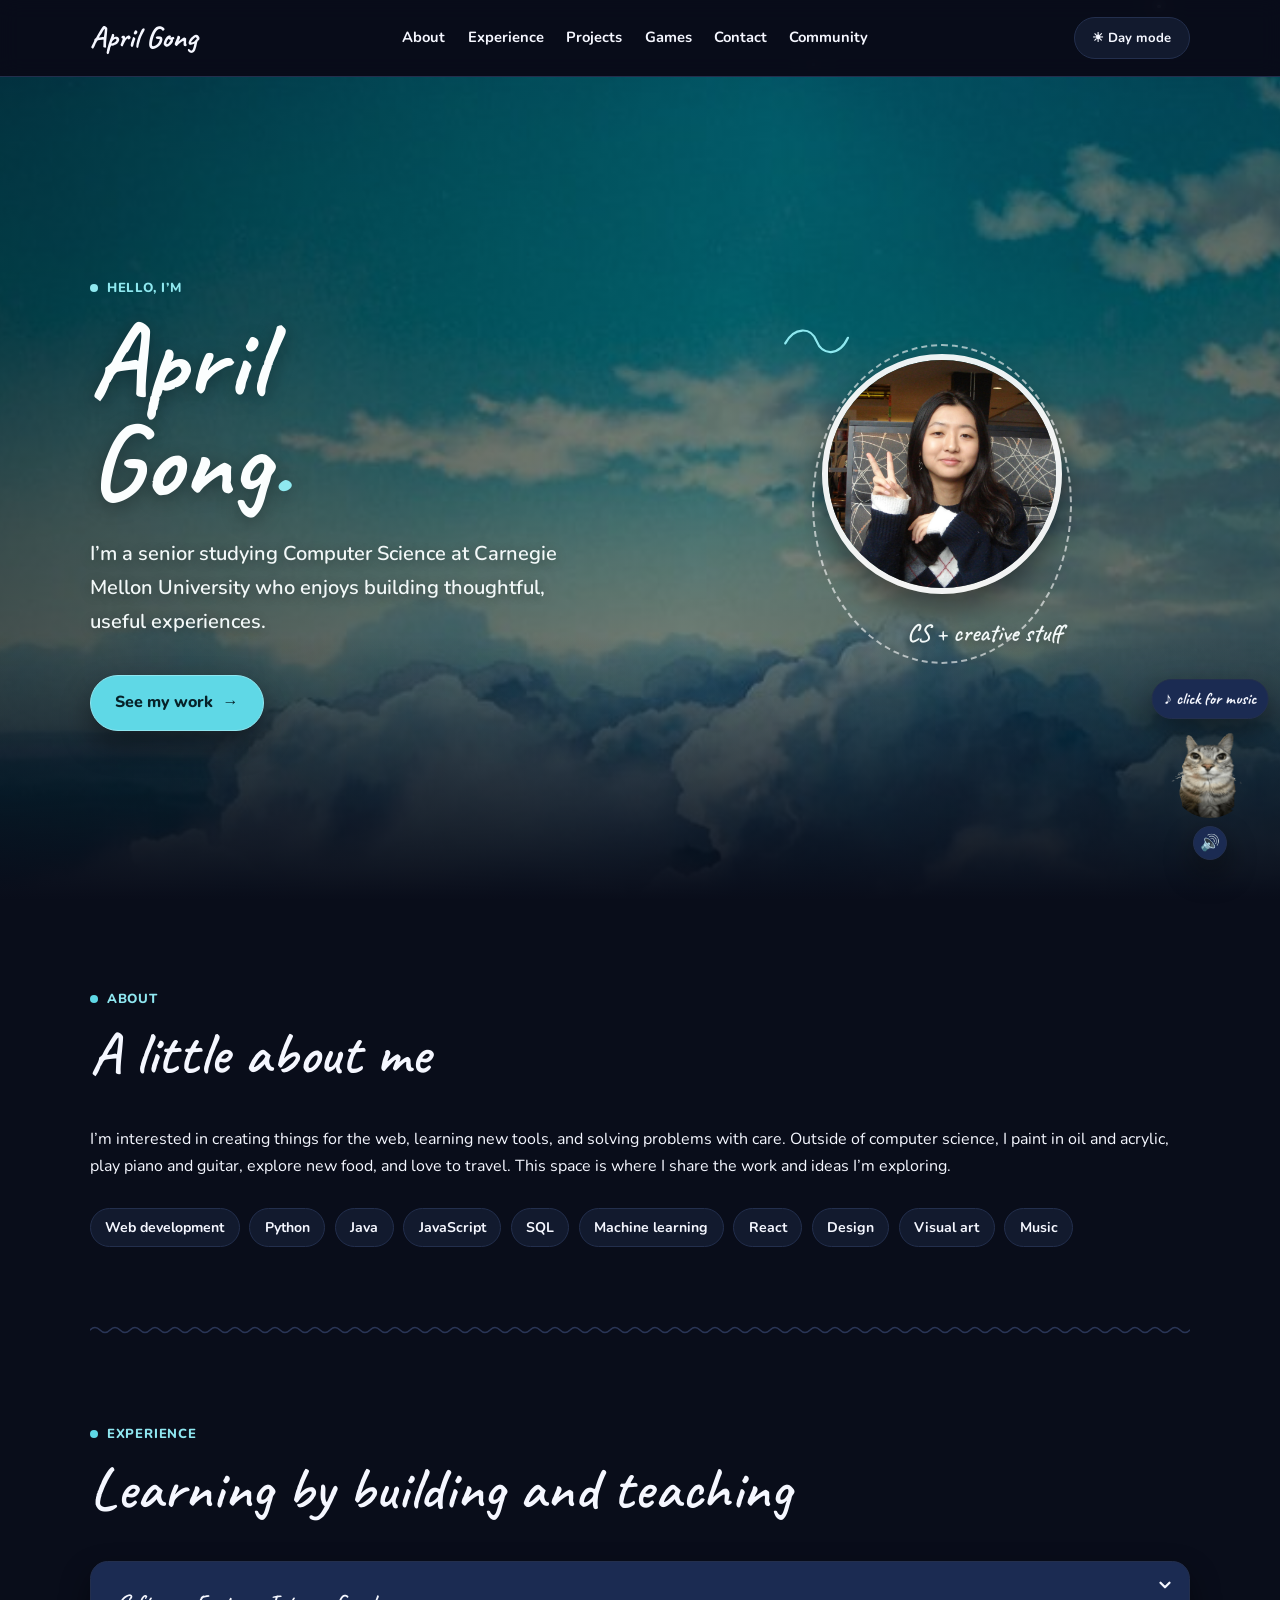
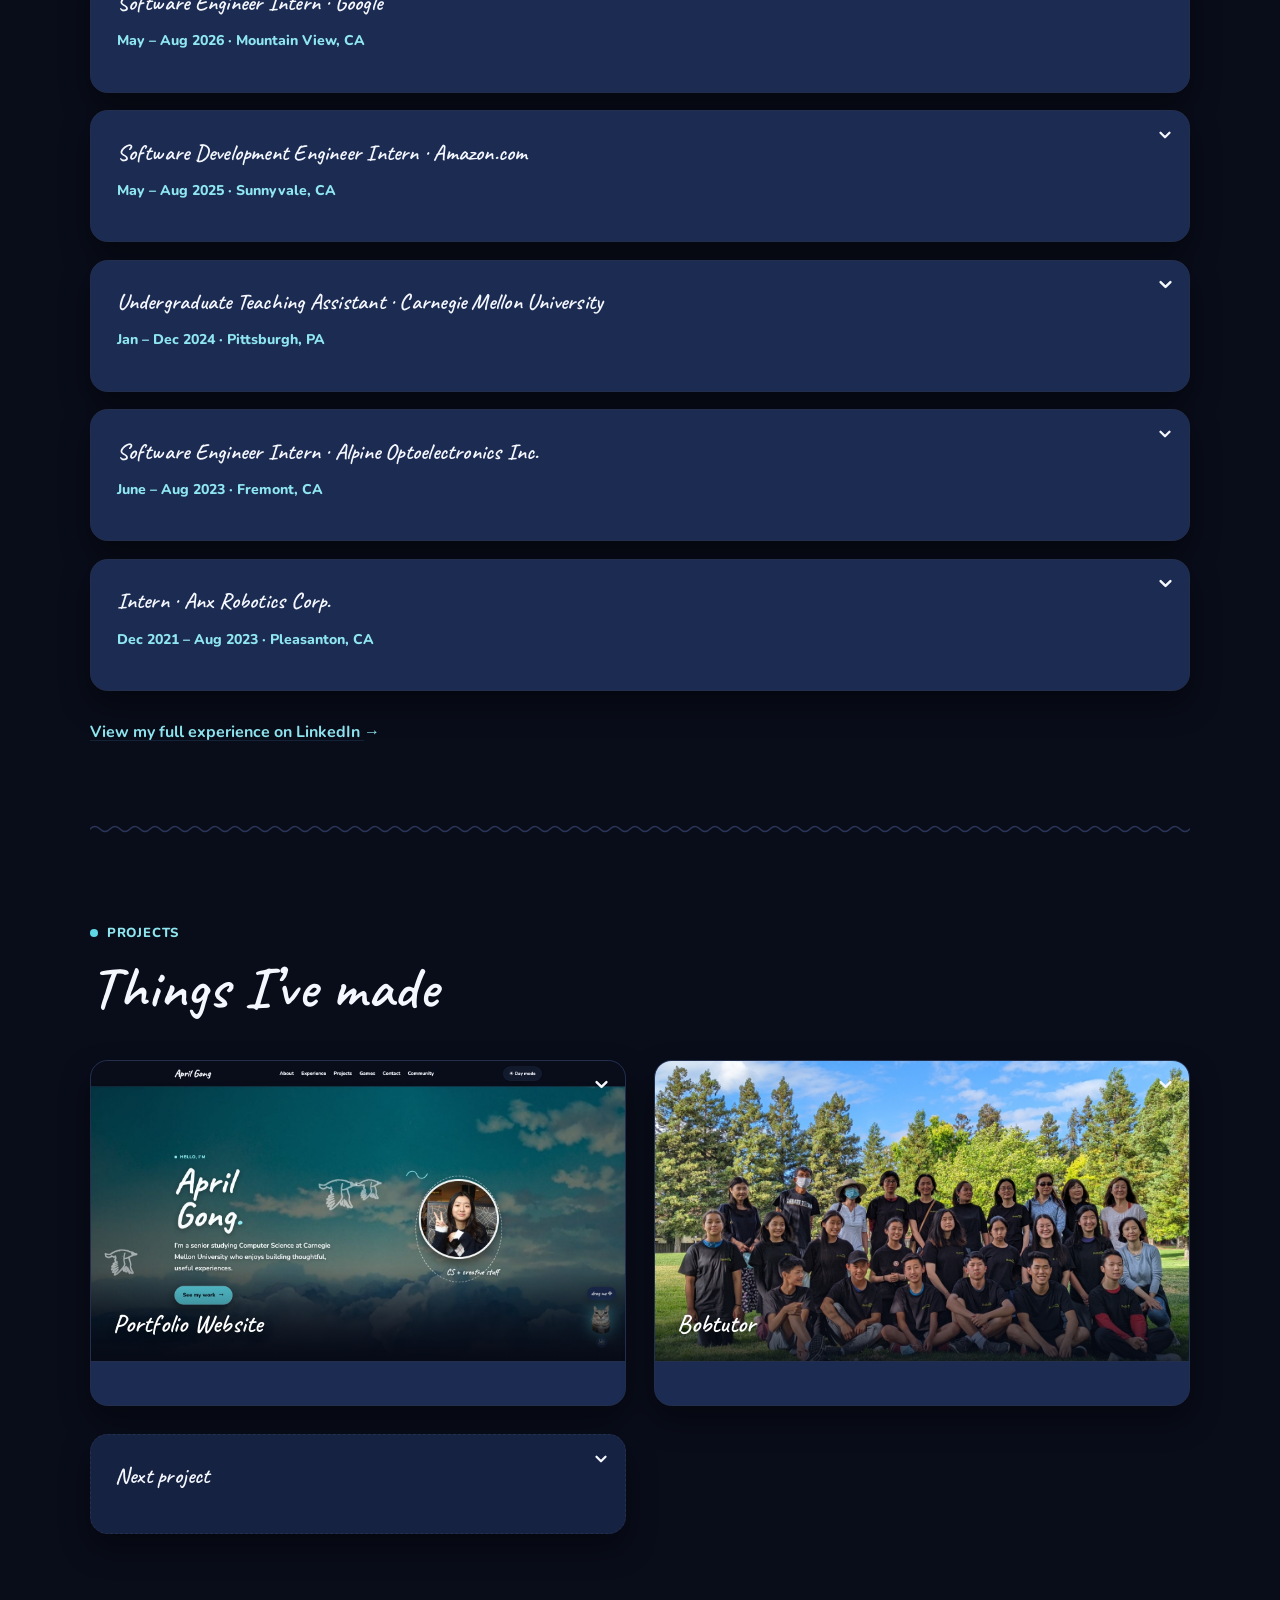
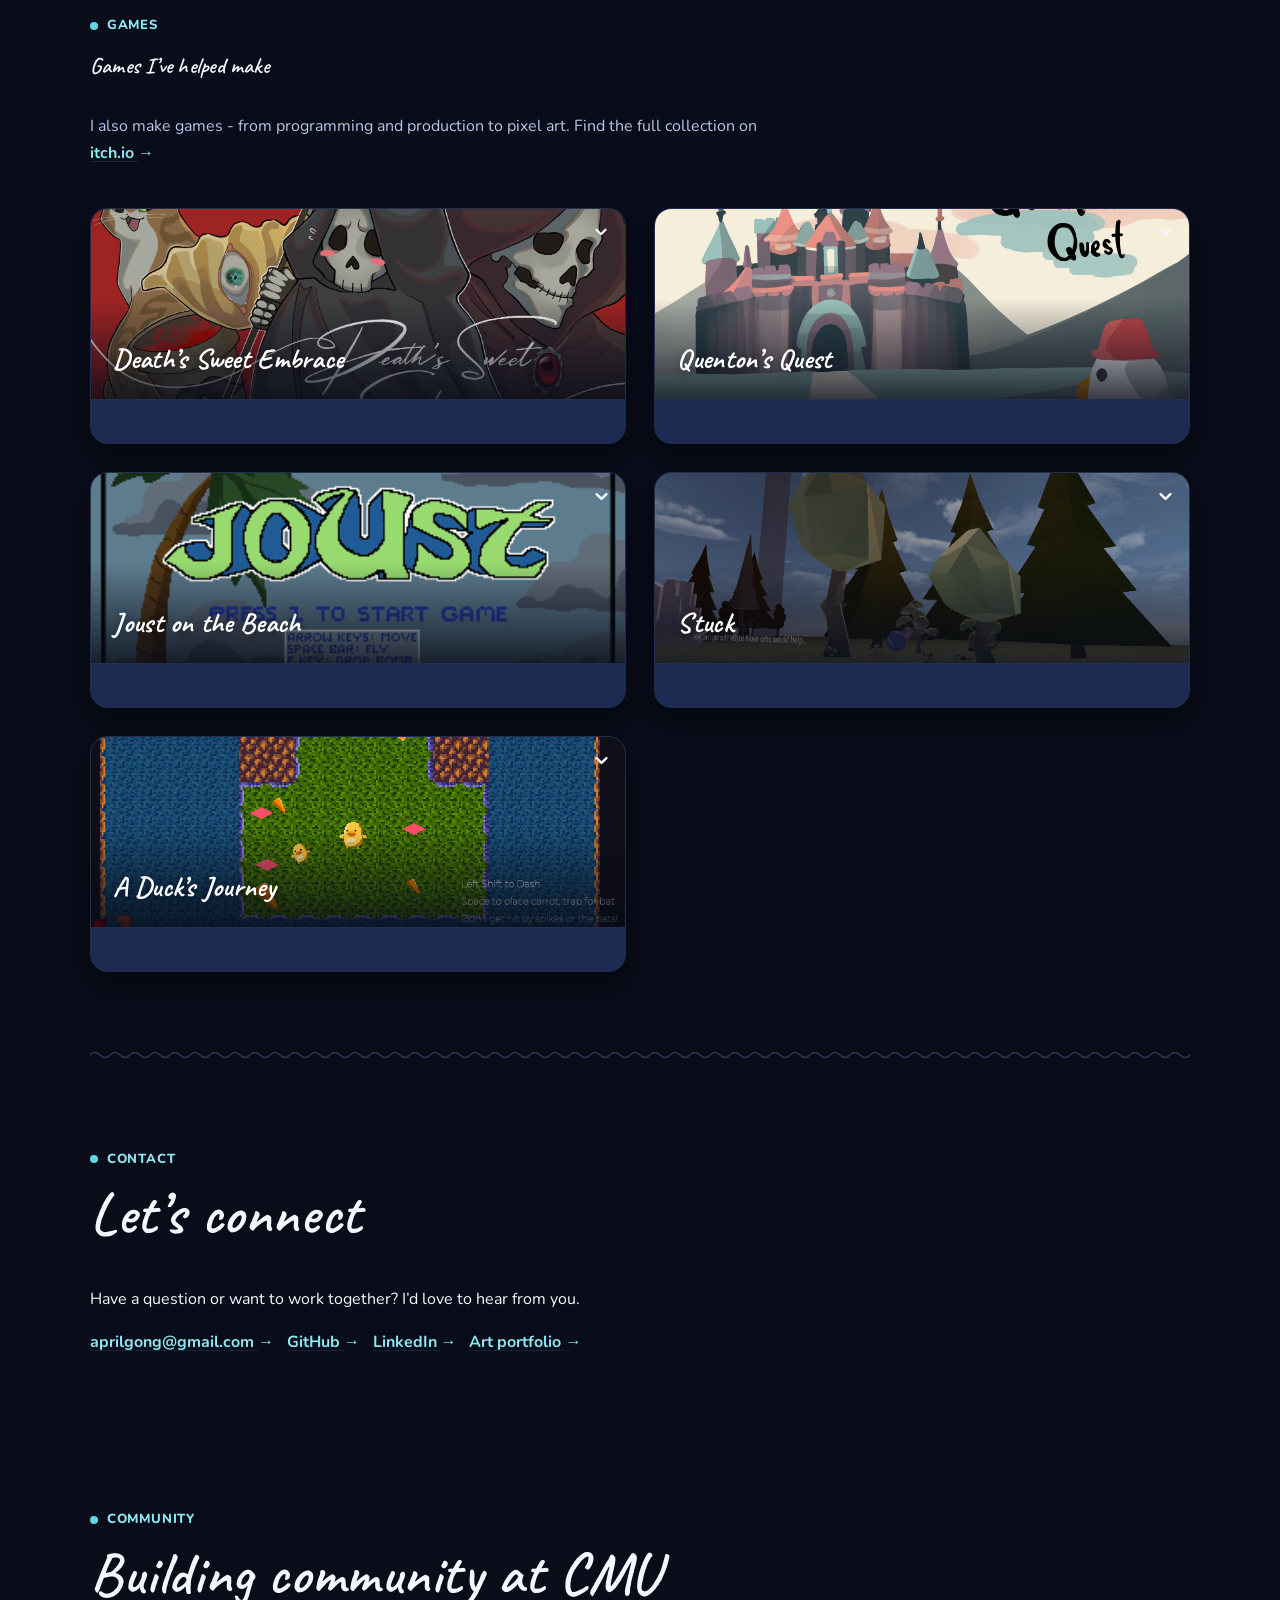
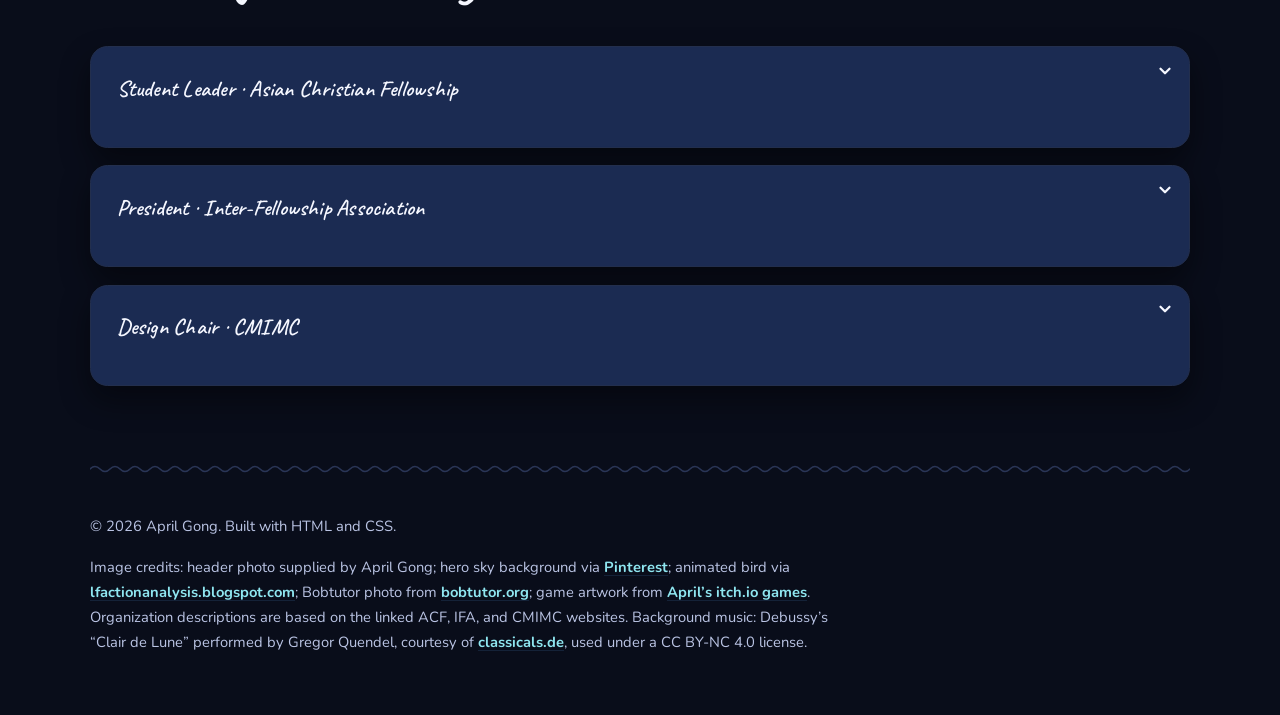
==== commit cbaad309: "added prompt log" ====
--- a/index.html
+++ b/index.html
@@ -340,7 +340,11 @@
     <footer>
       <p>© 2026 April Gong. Built with HTML and CSS.</p>
       <p class="credits">
-        Image credits: header photo supplied by April Gong; Bobtutor photo from
+        Image credits: header photo supplied by April Gong; hero sky background via
+        <a href="https://se.pinterest.com/pin/828169819021806846/">Pinterest</a>;
+        animated bird via
+        <a href="https://lfactionanalysis.blogspot.com/2012/05/gif-animation-bird-flight-cycle.html">lfactionanalysis.blogspot.com</a>;
+        Bobtutor photo from
         <a href="https://bobtutor.org/">bobtutor.org</a>; game artwork from
         <a href="https://aprilg.itch.io/">April’s itch.io games</a>. Organization
         descriptions are based on the linked ACF, IFA, and CMIMC websites. Background
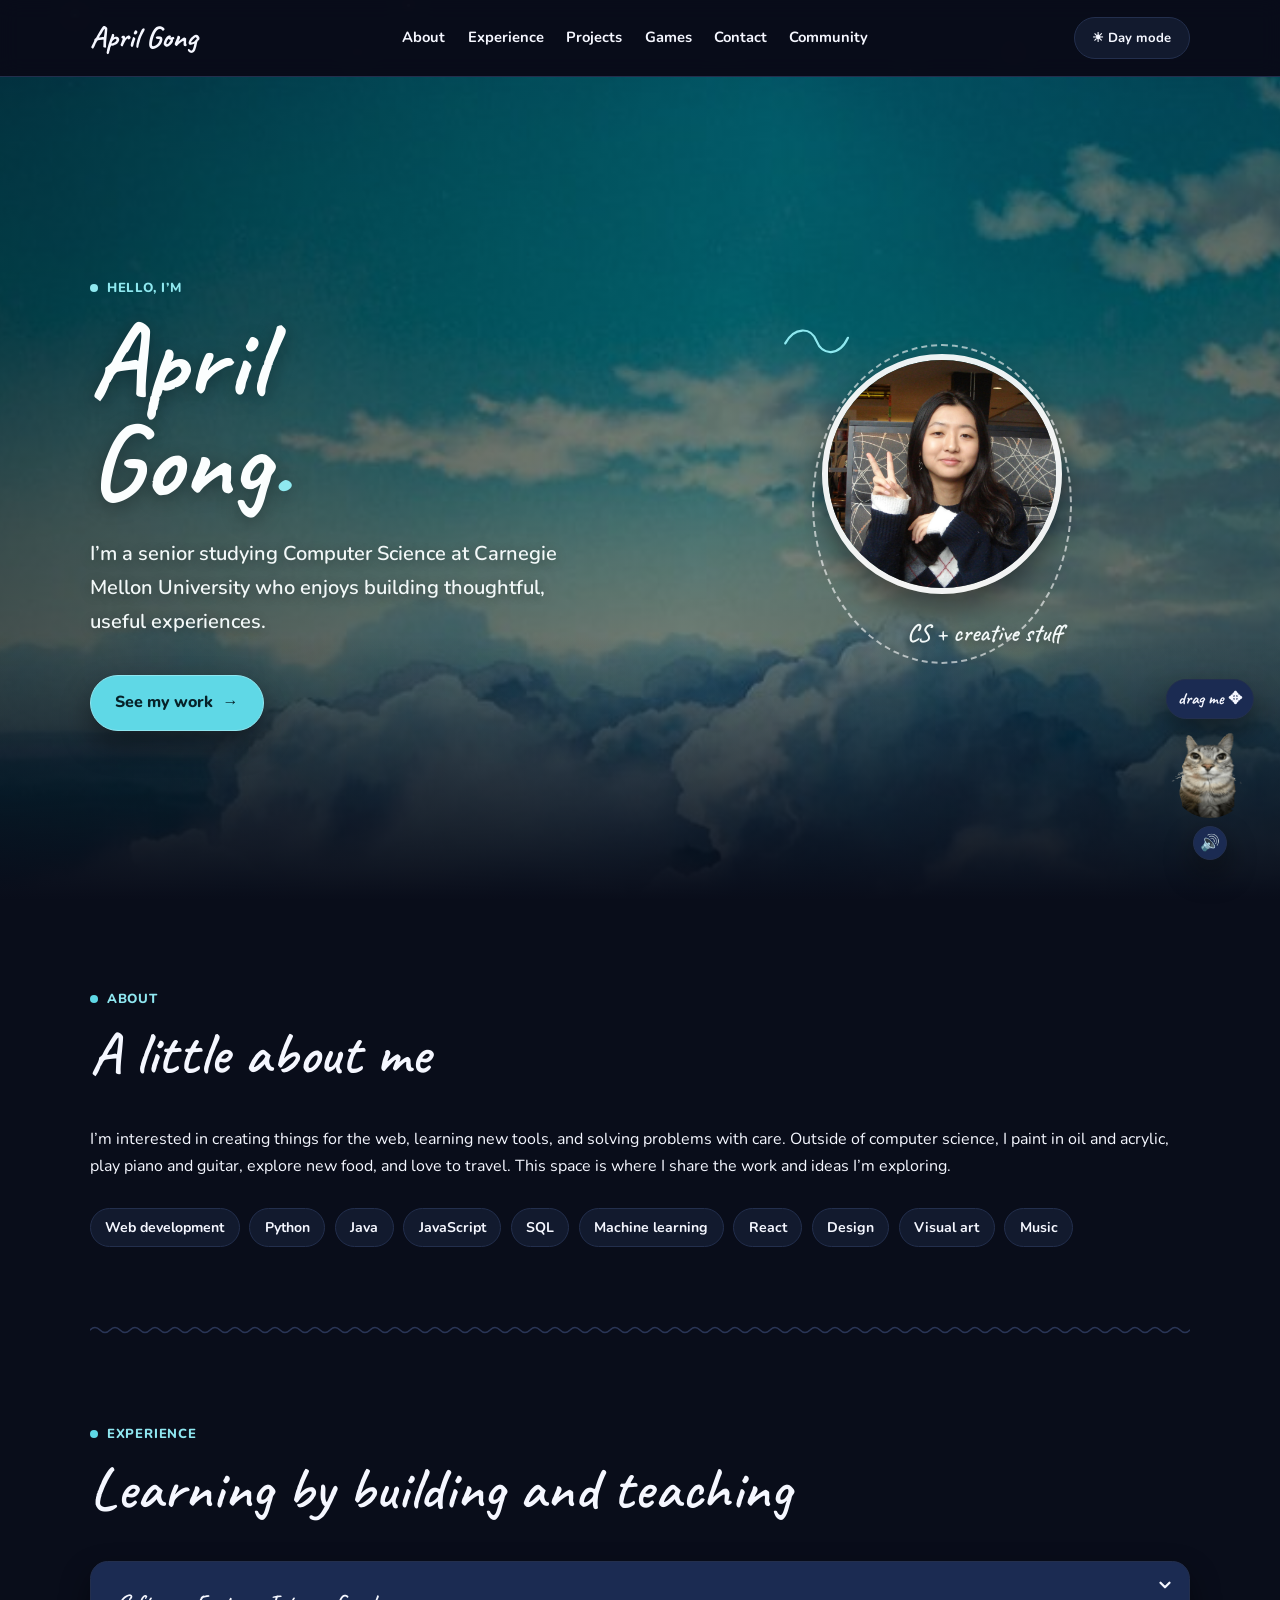
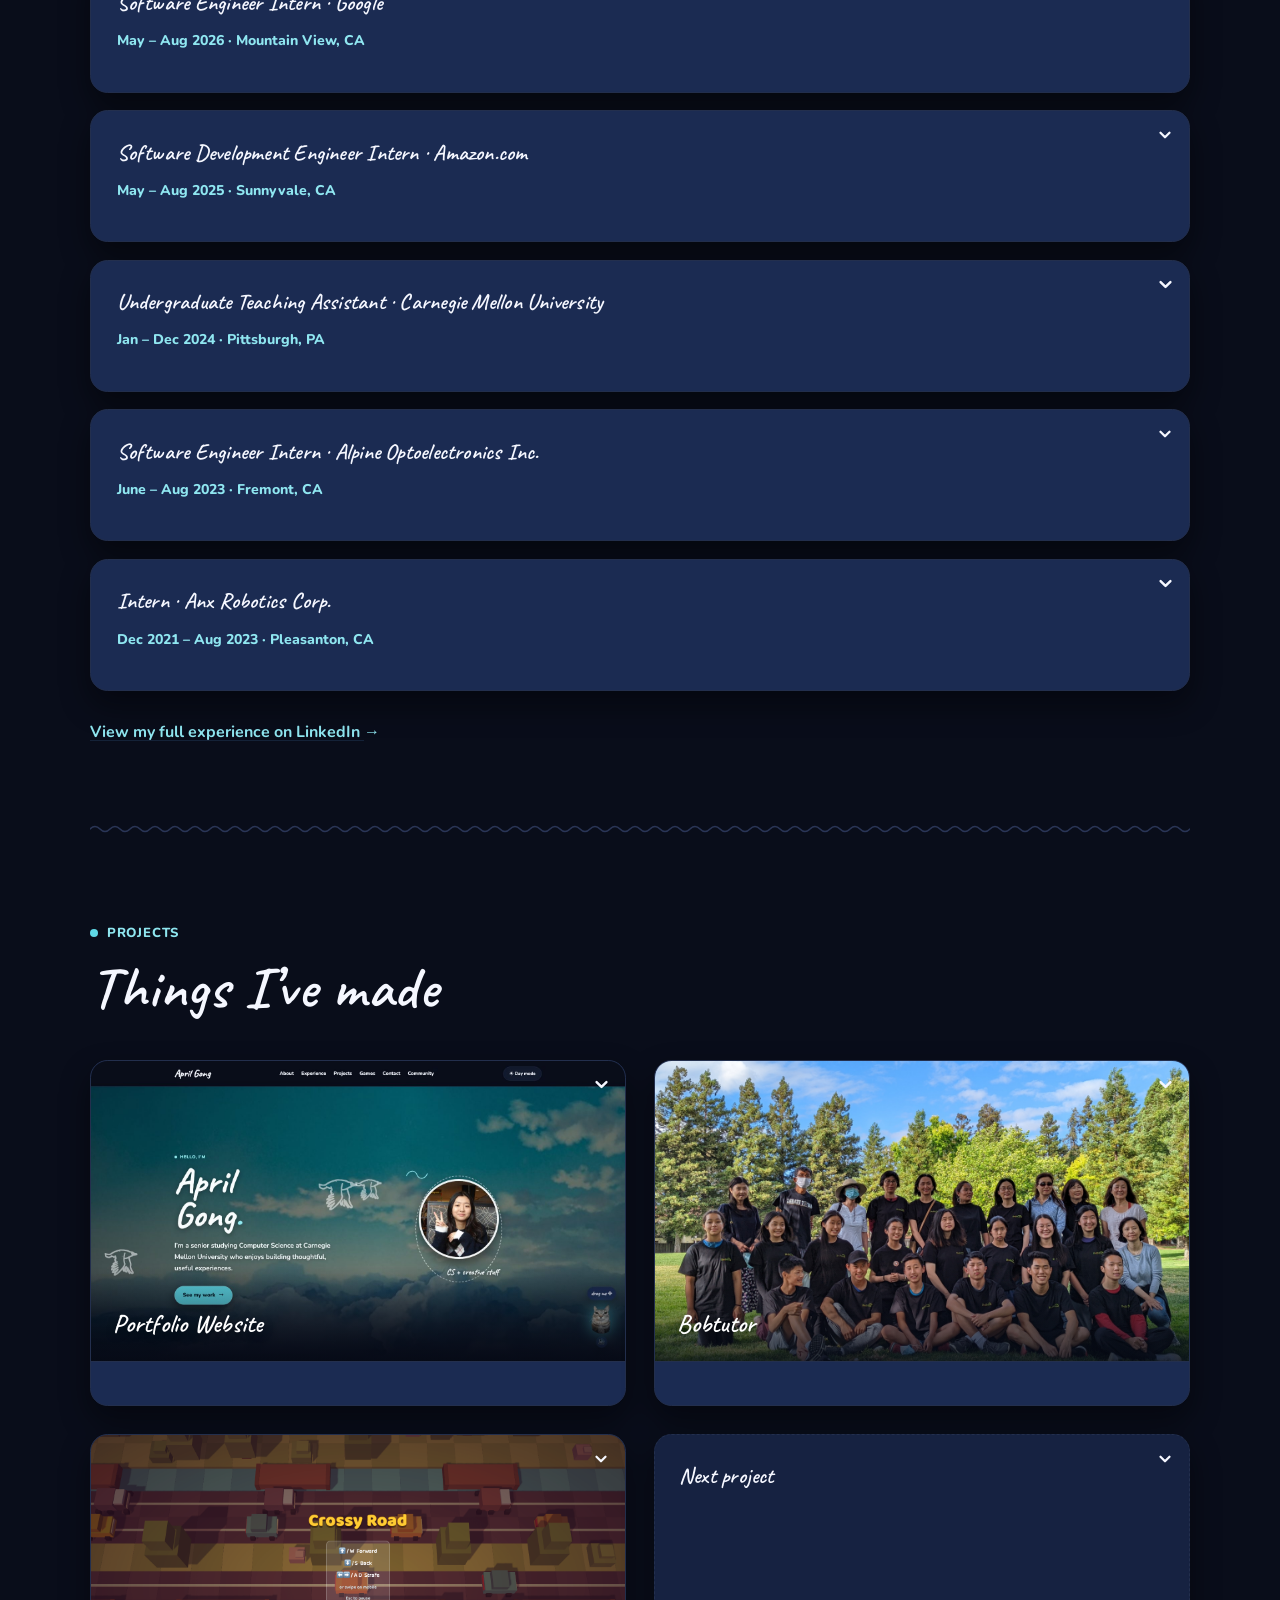
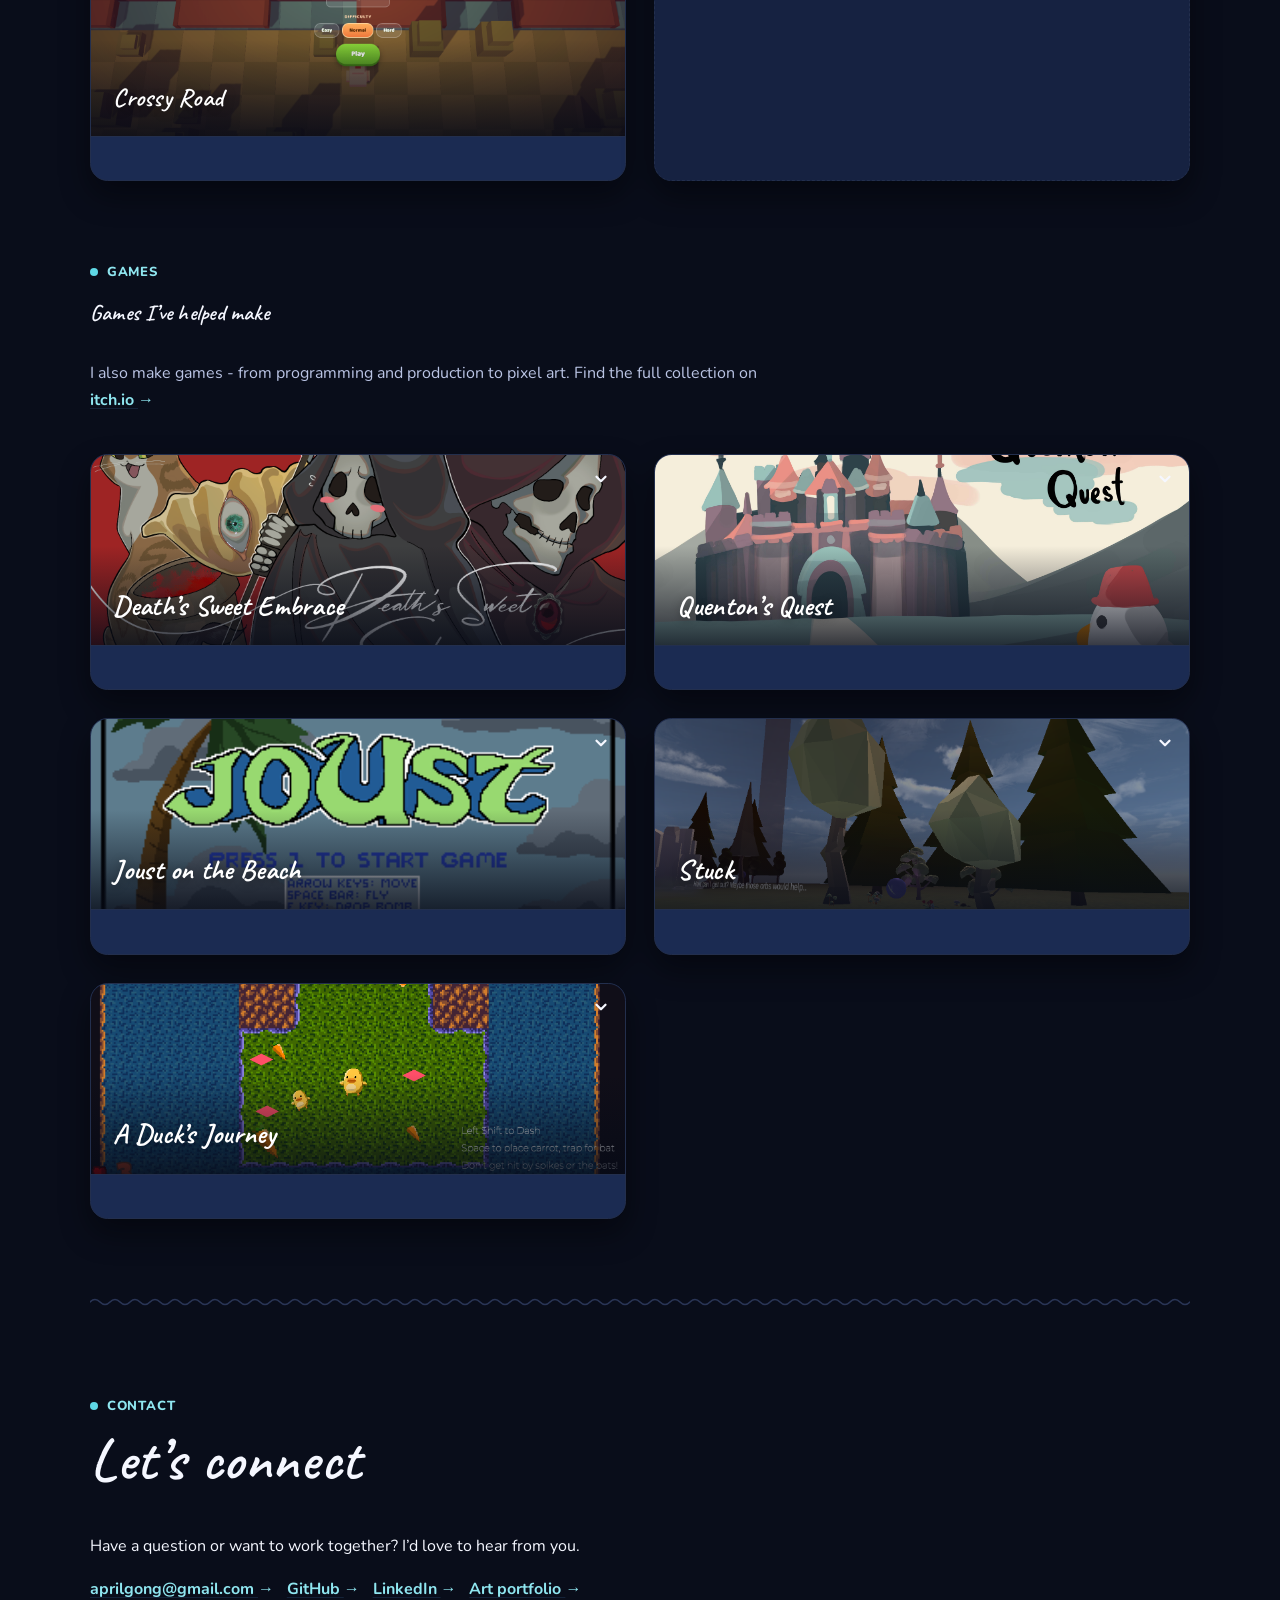
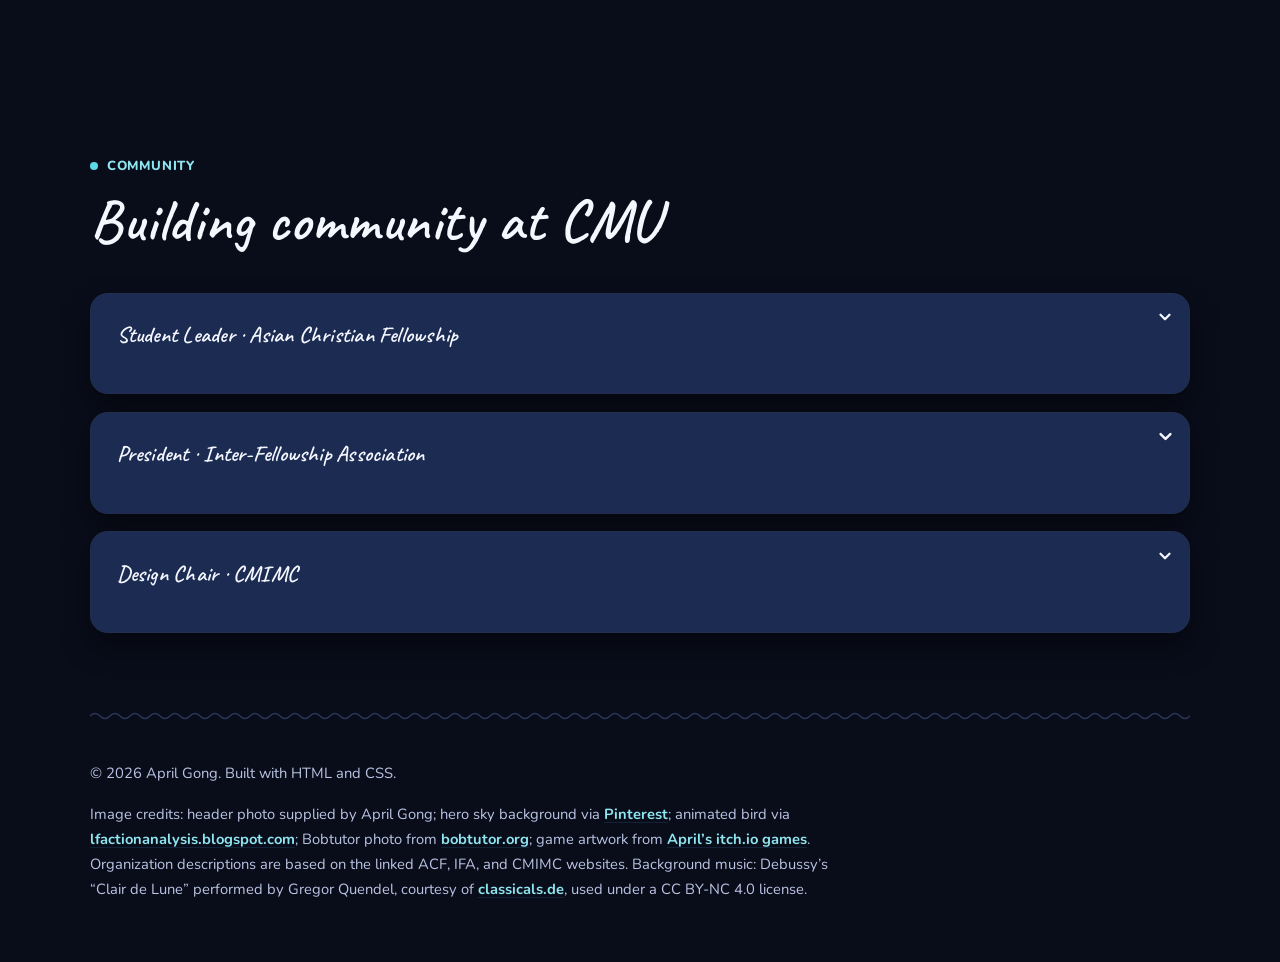
==== commit 256e27e2: "crossy road project" ====
--- a/index.html
+++ b/index.html
@@ -202,6 +202,28 @@
             </div>
           </article>
 
+          <article class="project-card reveal expand-card">
+            <div class="card-media">
+              <img
+                src="assets/crossy-road-preview.png"
+                alt="Screenshot of the Crossy Road game start screen"
+                width="1600"
+                height="900"
+              />
+              <h3>Crossy Road</h3>
+            </div>
+            <div class="card-details">
+              <div class="card-details-inner">
+                <p>
+                  A browser-based voxel take on the Crossy Road arcade classic,
+                  built with Three.js. Dodge traffic, hop logs, and try to beat
+                  your best score.
+                </p>
+                <a href="crossy-road/index.html">Play the game <span aria-hidden="true">→</span></a>
+              </div>
+            </div>
+          </article>
+
           <article class="project-card project-placeholder-card reveal expand-card">
             <h3>Next project</h3>
             <div class="card-details">
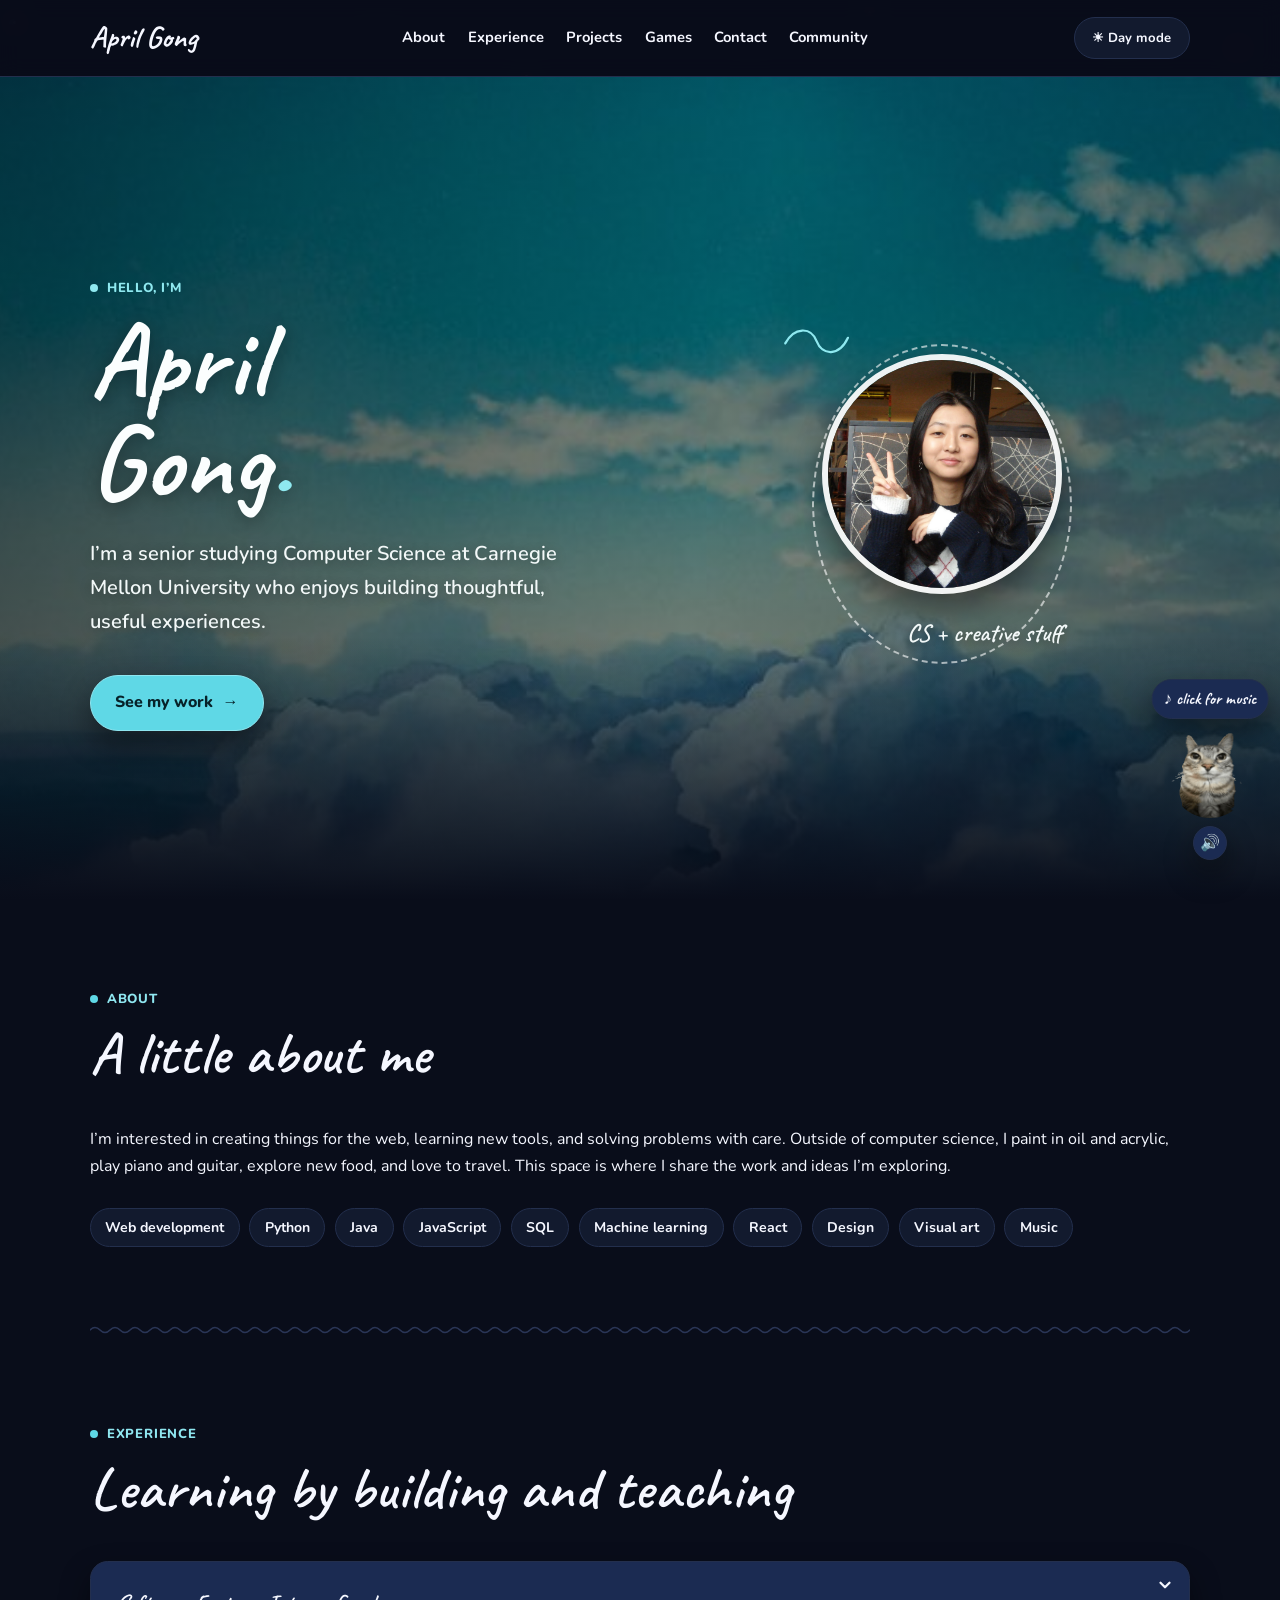
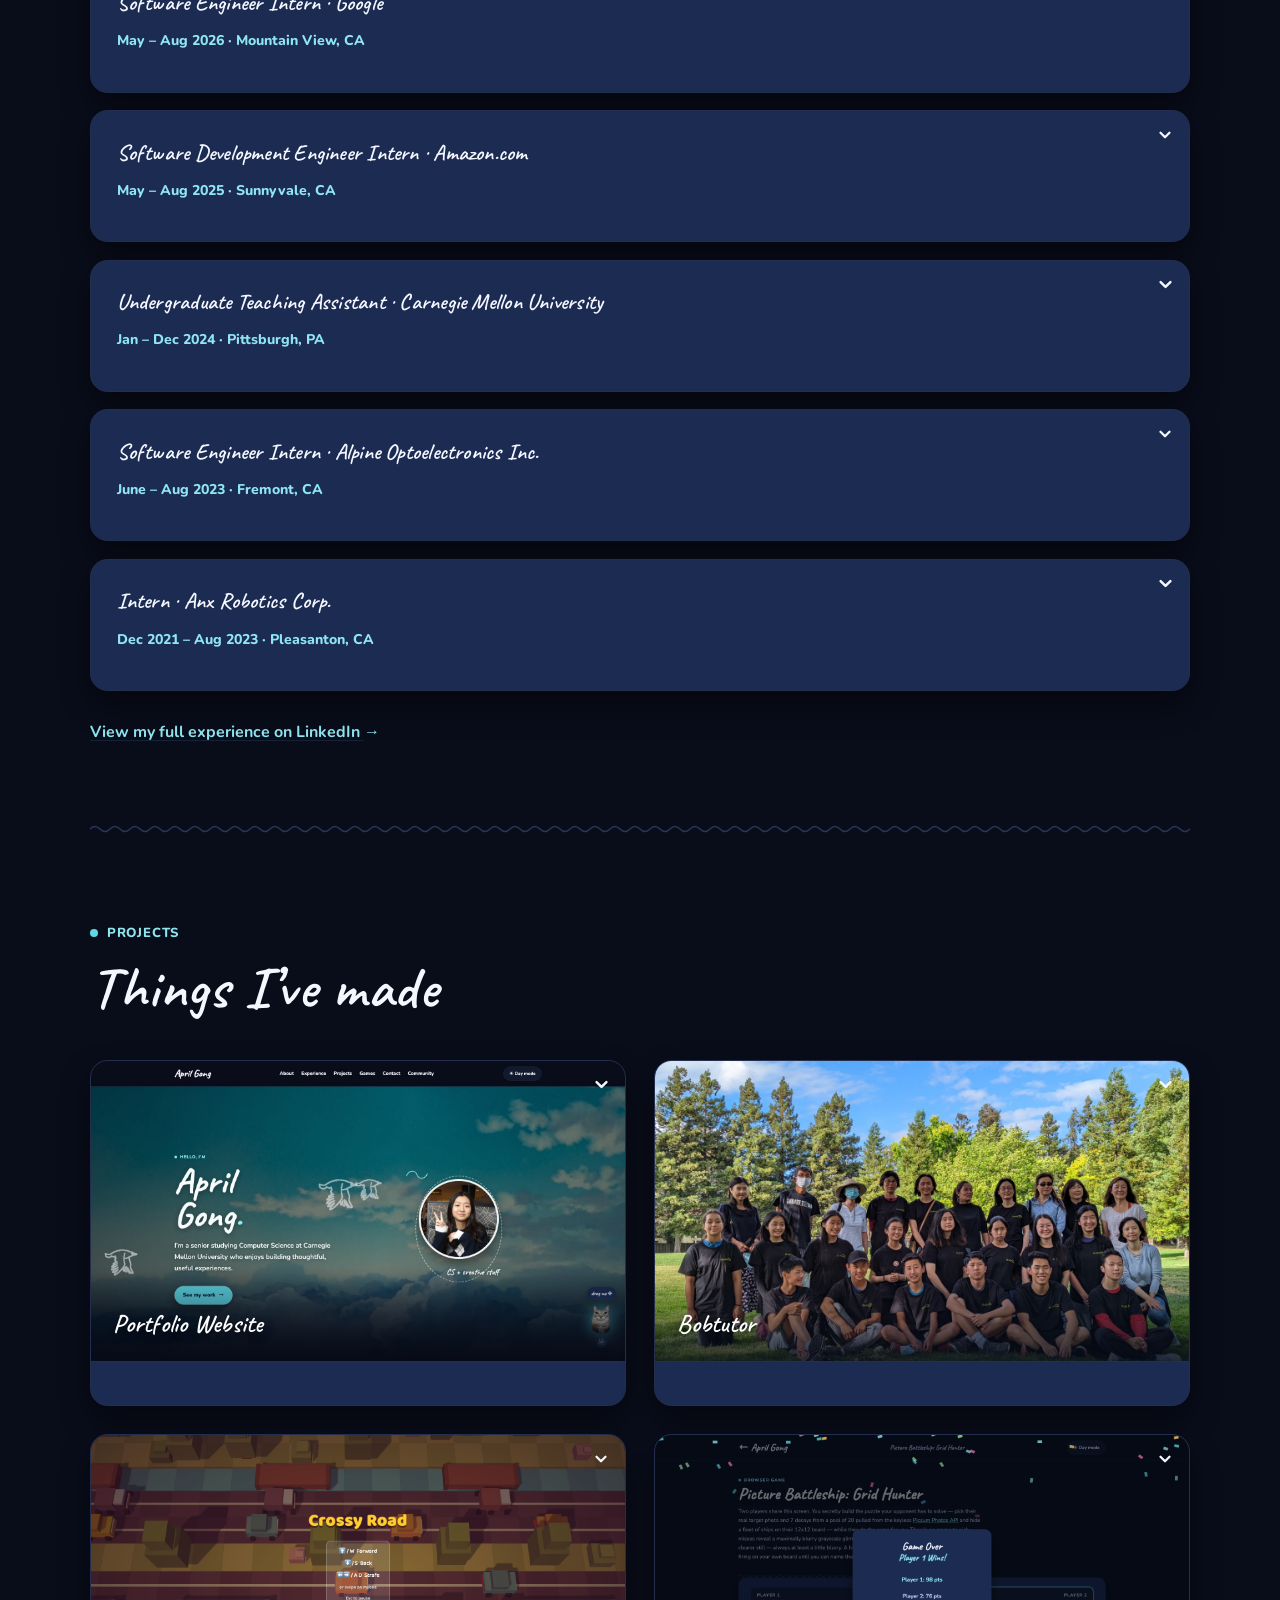
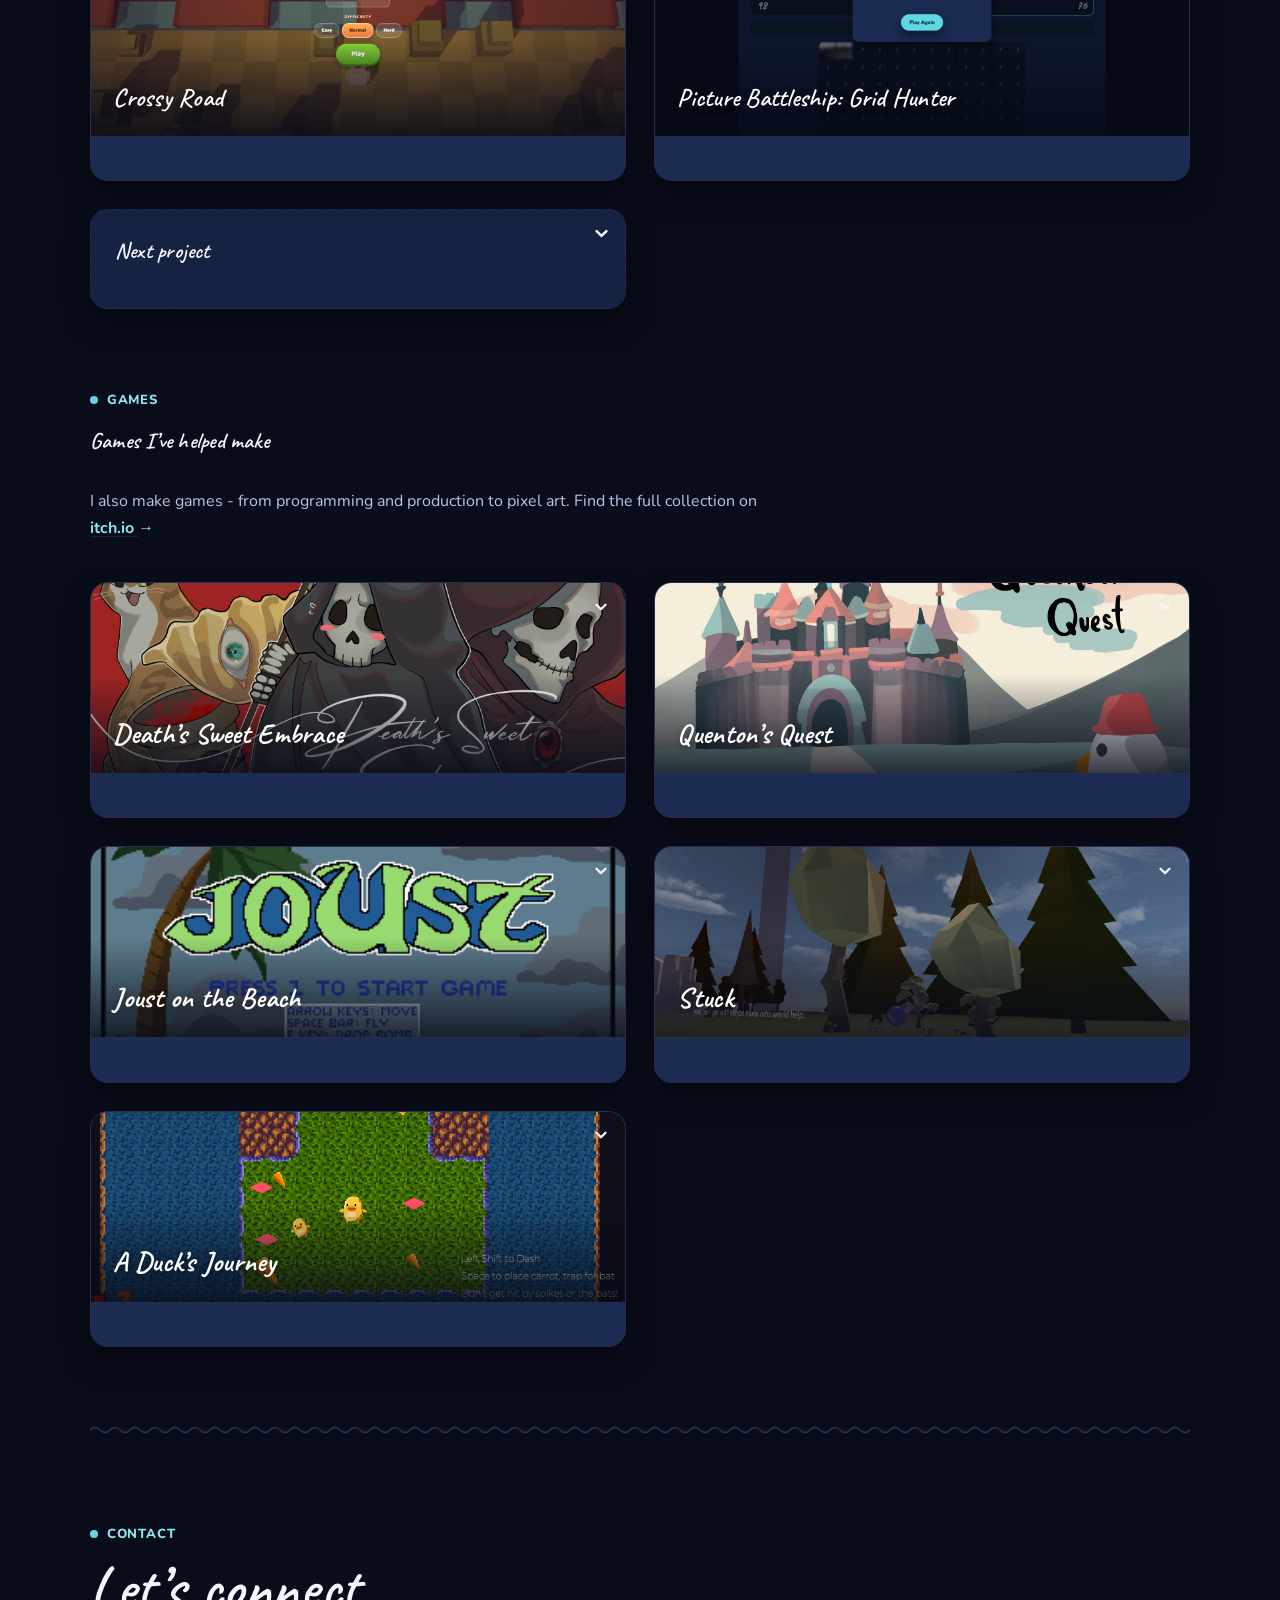
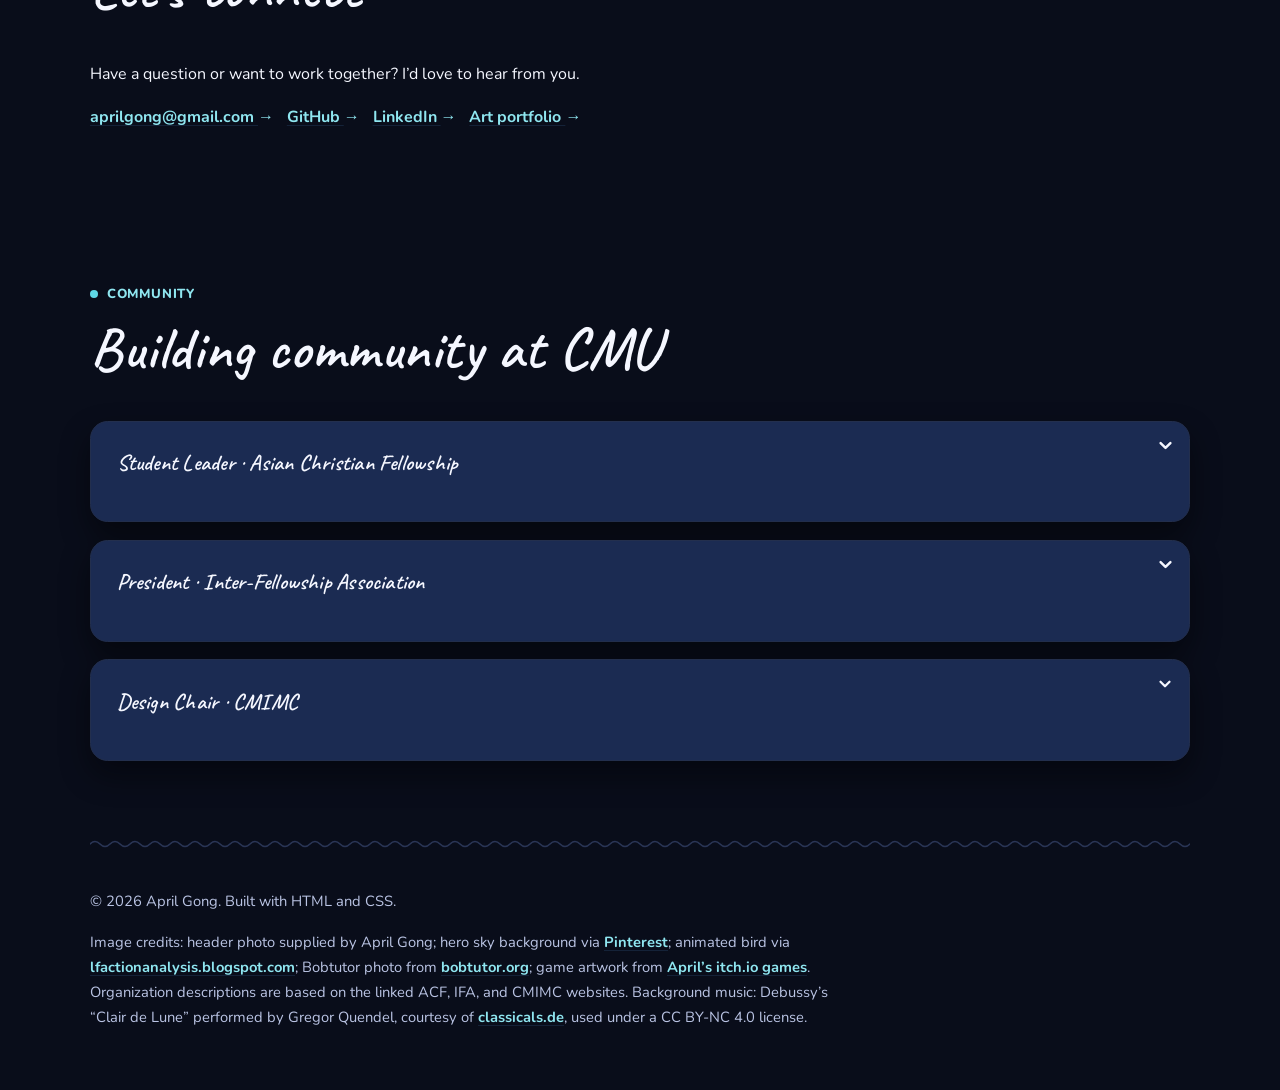
==== commit cccb9402: "picture battleship project implementation" ====
--- a/index.html
+++ b/index.html
@@ -224,6 +224,30 @@
             </div>
           </article>
 
+          <article class="project-card reveal expand-card">
+            <div class="card-media">
+              <img
+                src="assets/picsum-battleship-preview.png"
+                alt="Screenshot of the Picture Battleship: Grid Hunter game board"
+                width="1600"
+                height="900"
+              />
+              <h3>Picture Battleship: Grid Hunter</h3>
+            </div>
+            <div class="card-details">
+              <div class="card-details-inner">
+                <p>
+                  A 2-player local browser game built with vanilla HTML, CSS, and JS,
+                  powered by the keyless Picsum Photos API. Secretly build your
+                  opponent's 12x12 board — pick their target photo, hide a ship
+                  fleet — then fire on your own board: a hit keeps your turn
+                  going and sharpens the glimpse; a miss stays maximally blurry.
+                </p>
+                <a href="picsum-battleship/index.html">Play the game <span aria-hidden="true">→</span></a>
+              </div>
+            </div>
+          </article>
+
           <article class="project-card project-placeholder-card reveal expand-card">
             <h3>Next project</h3>
             <div class="card-details">
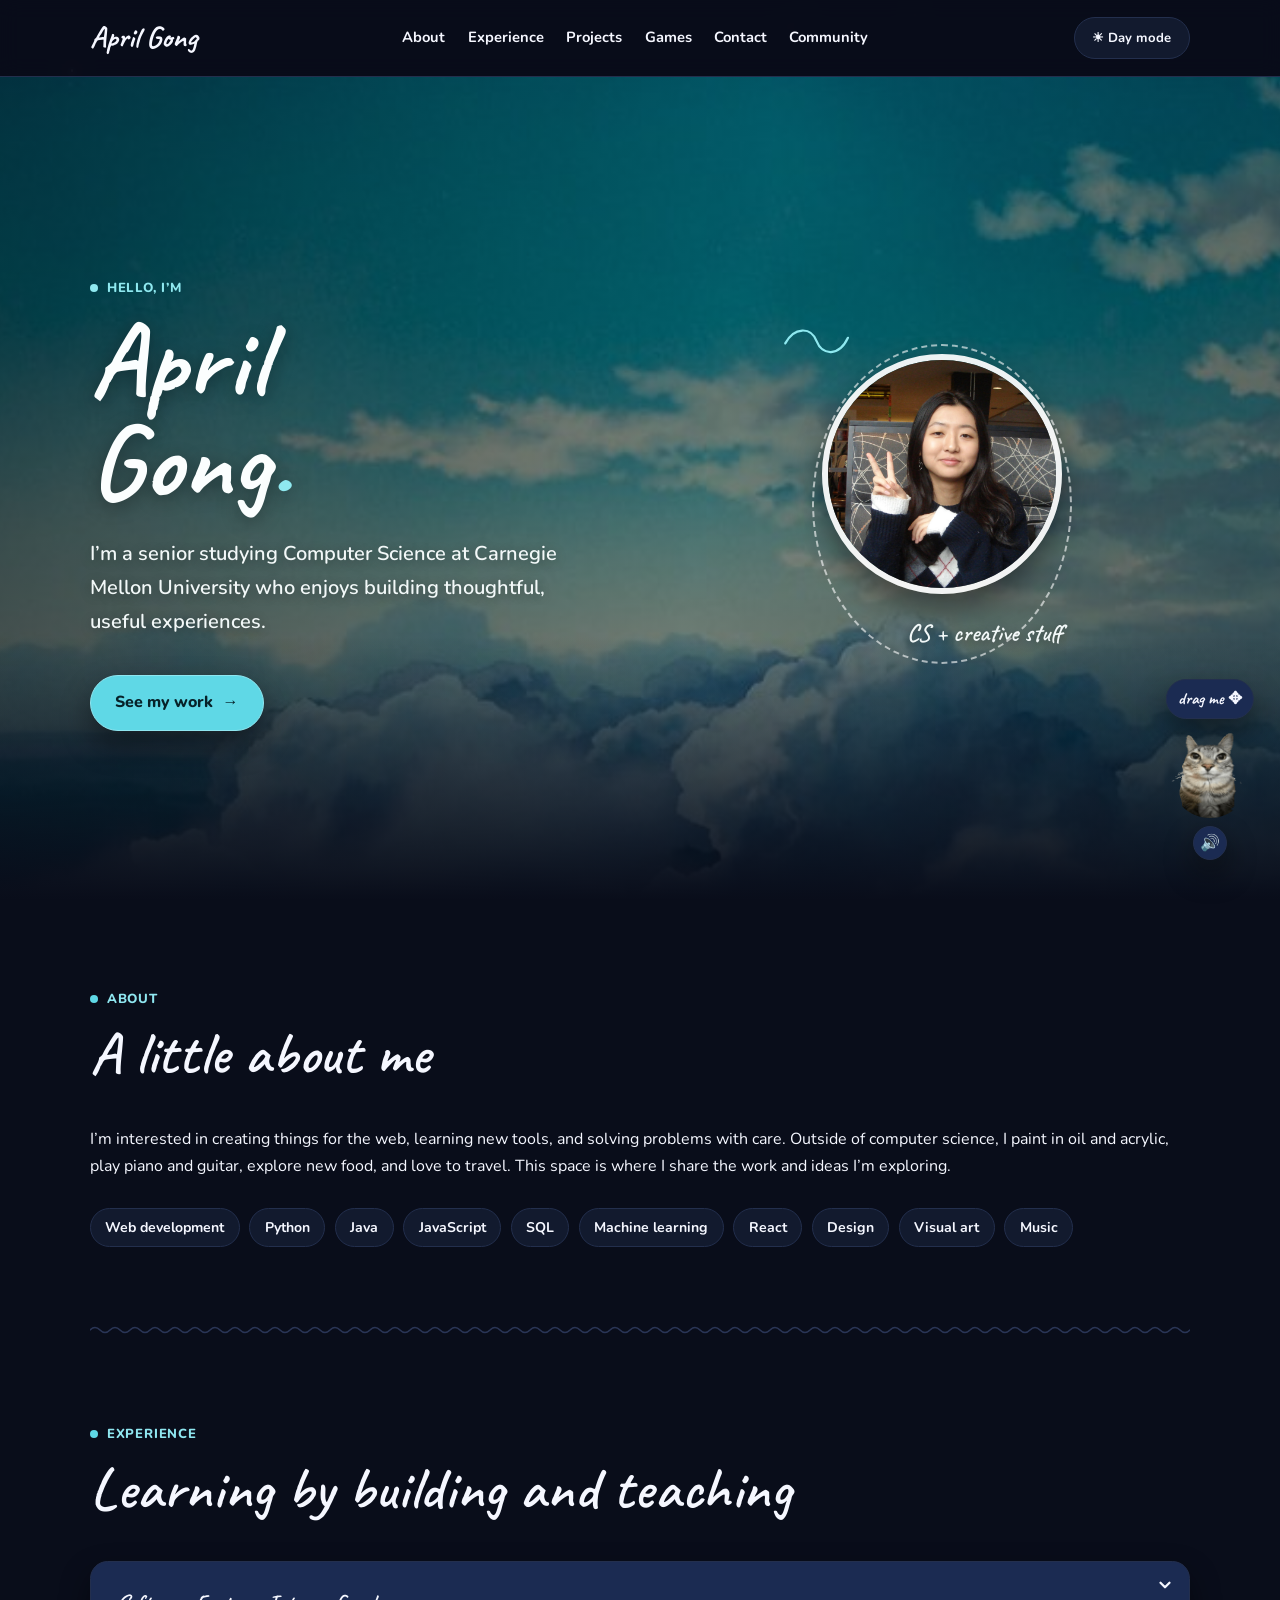
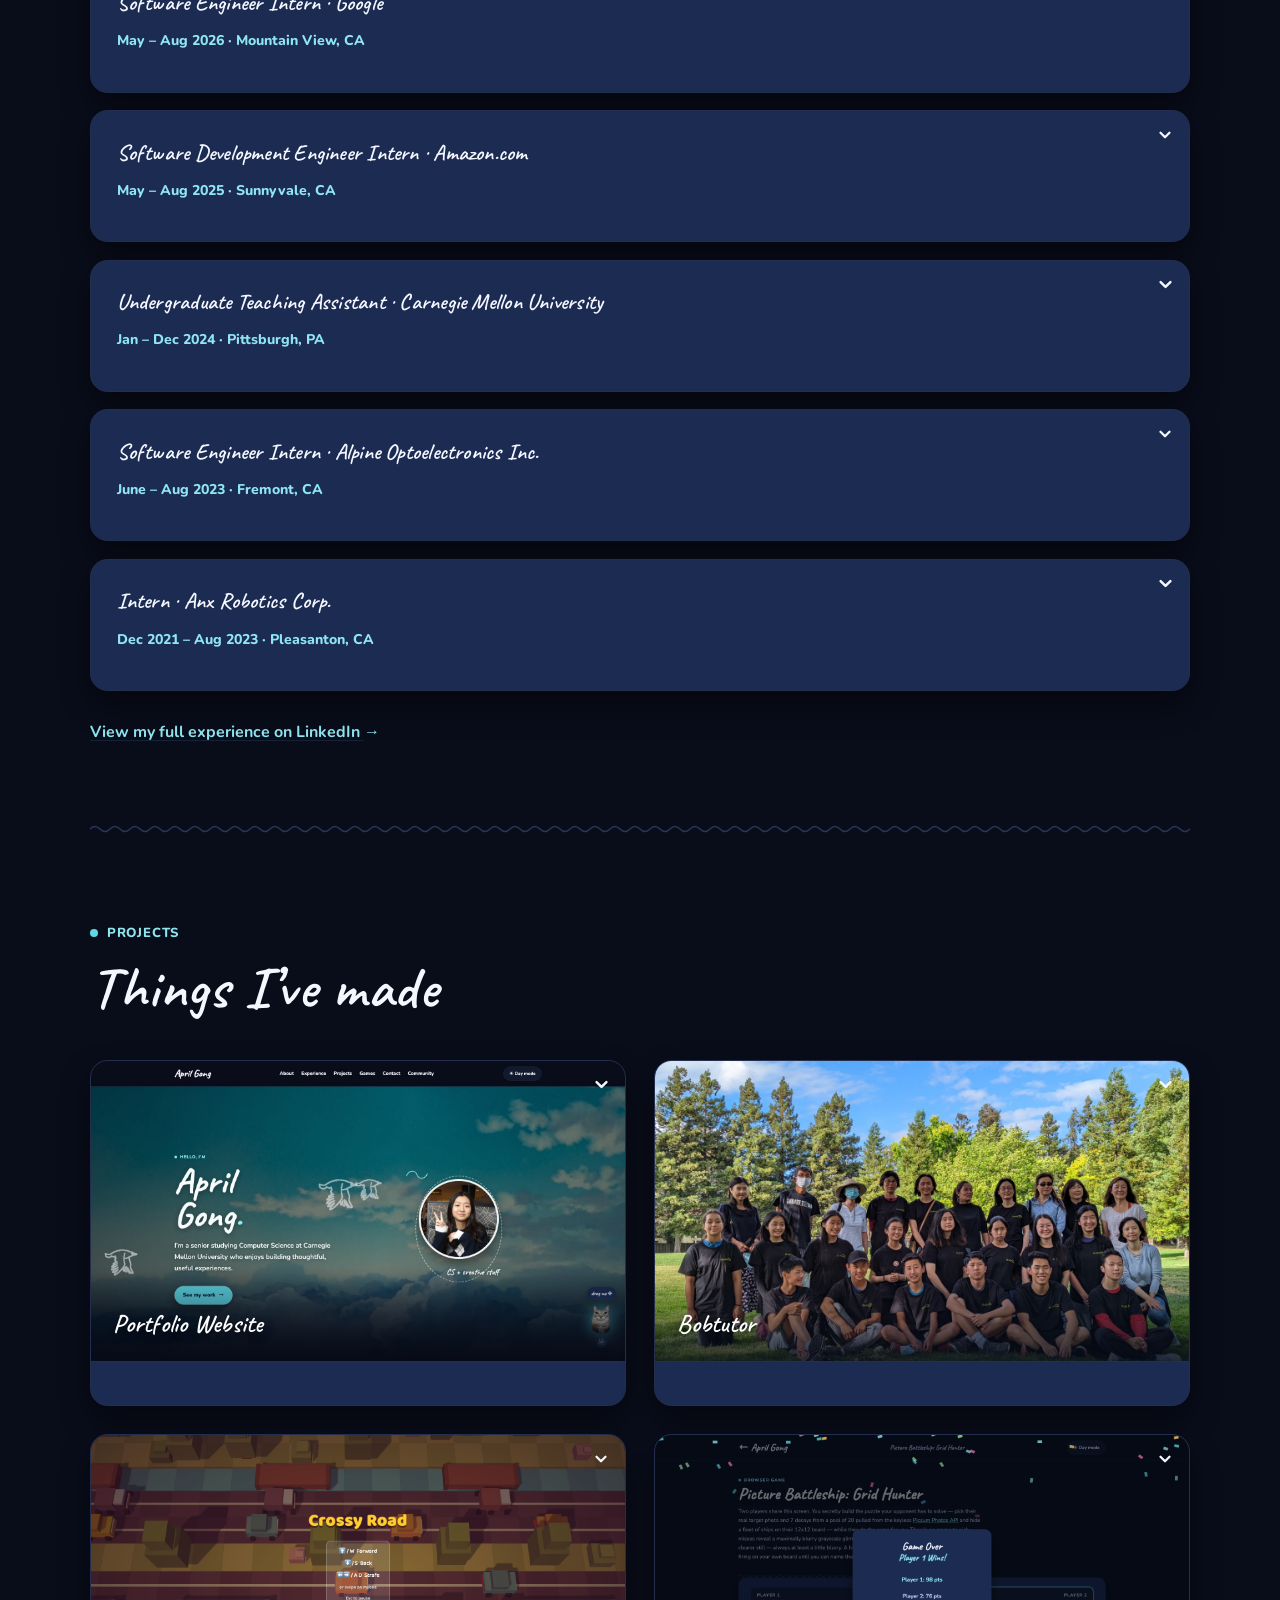
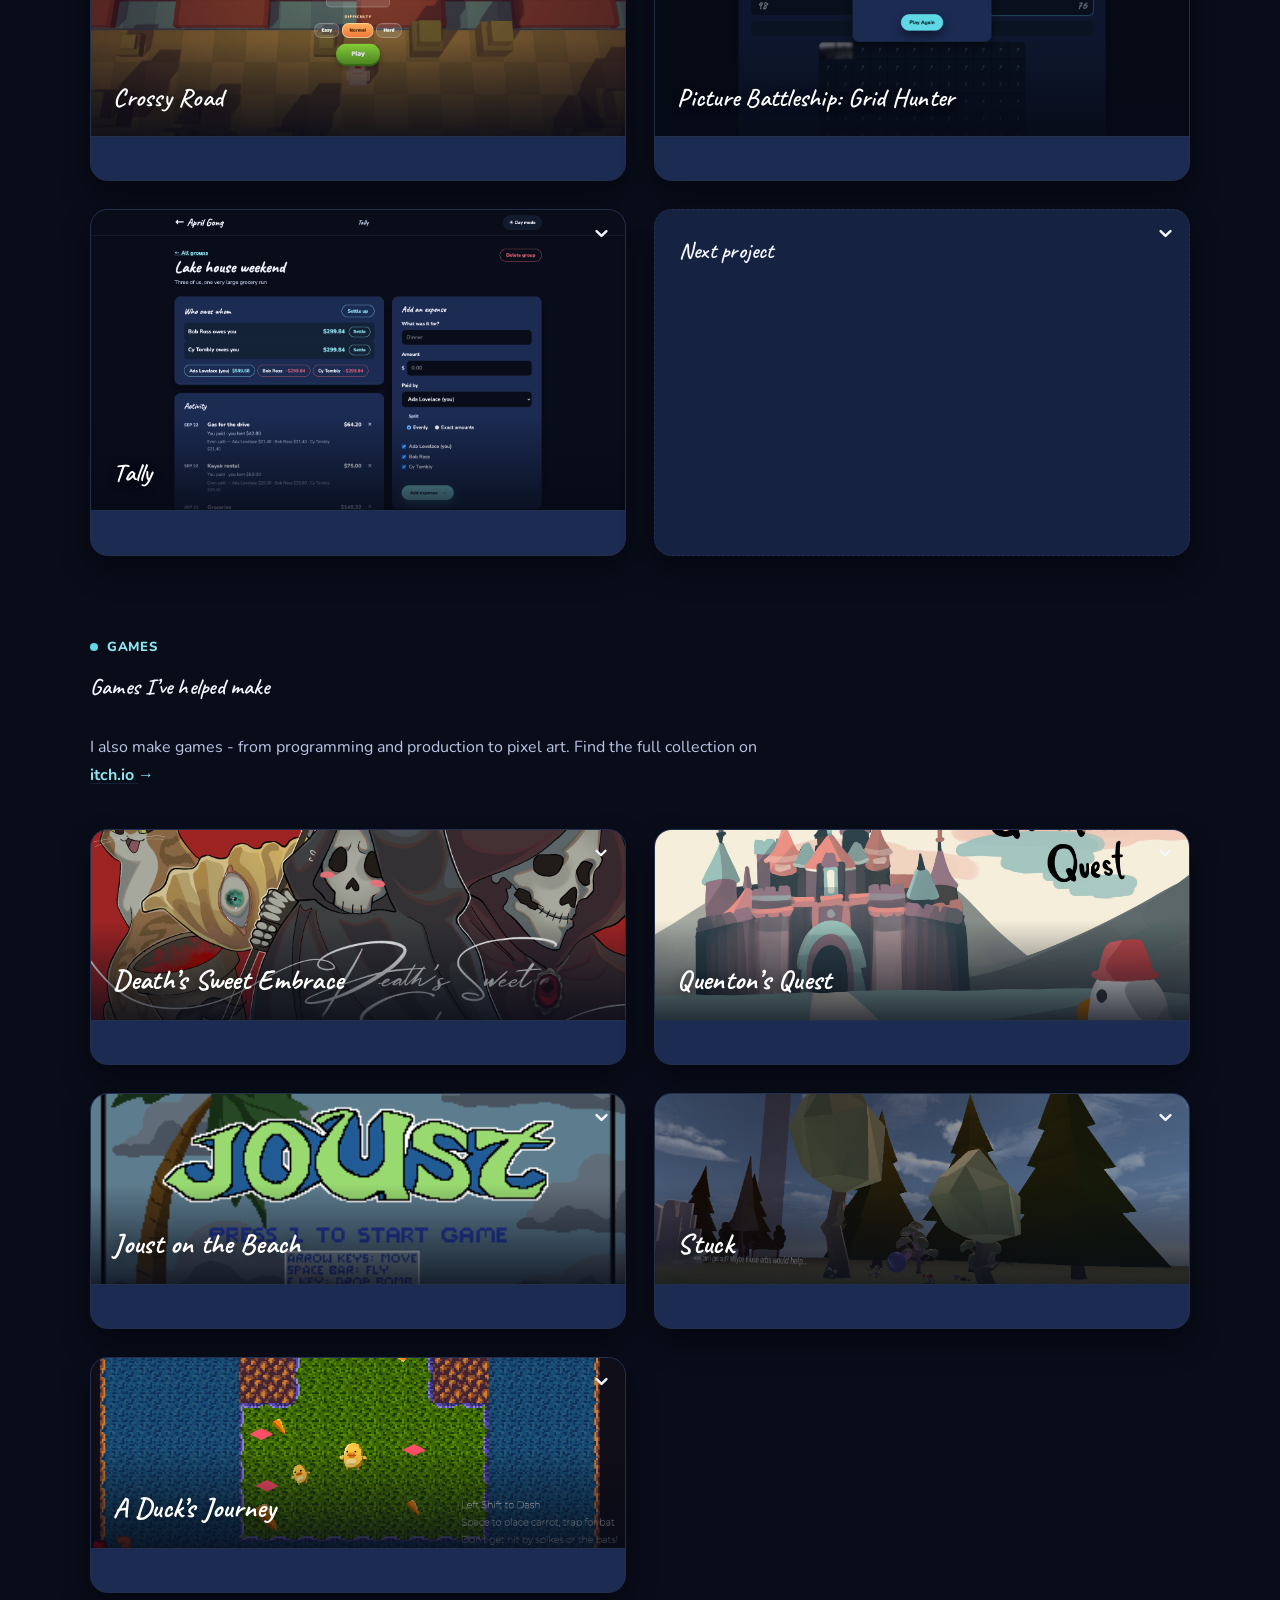
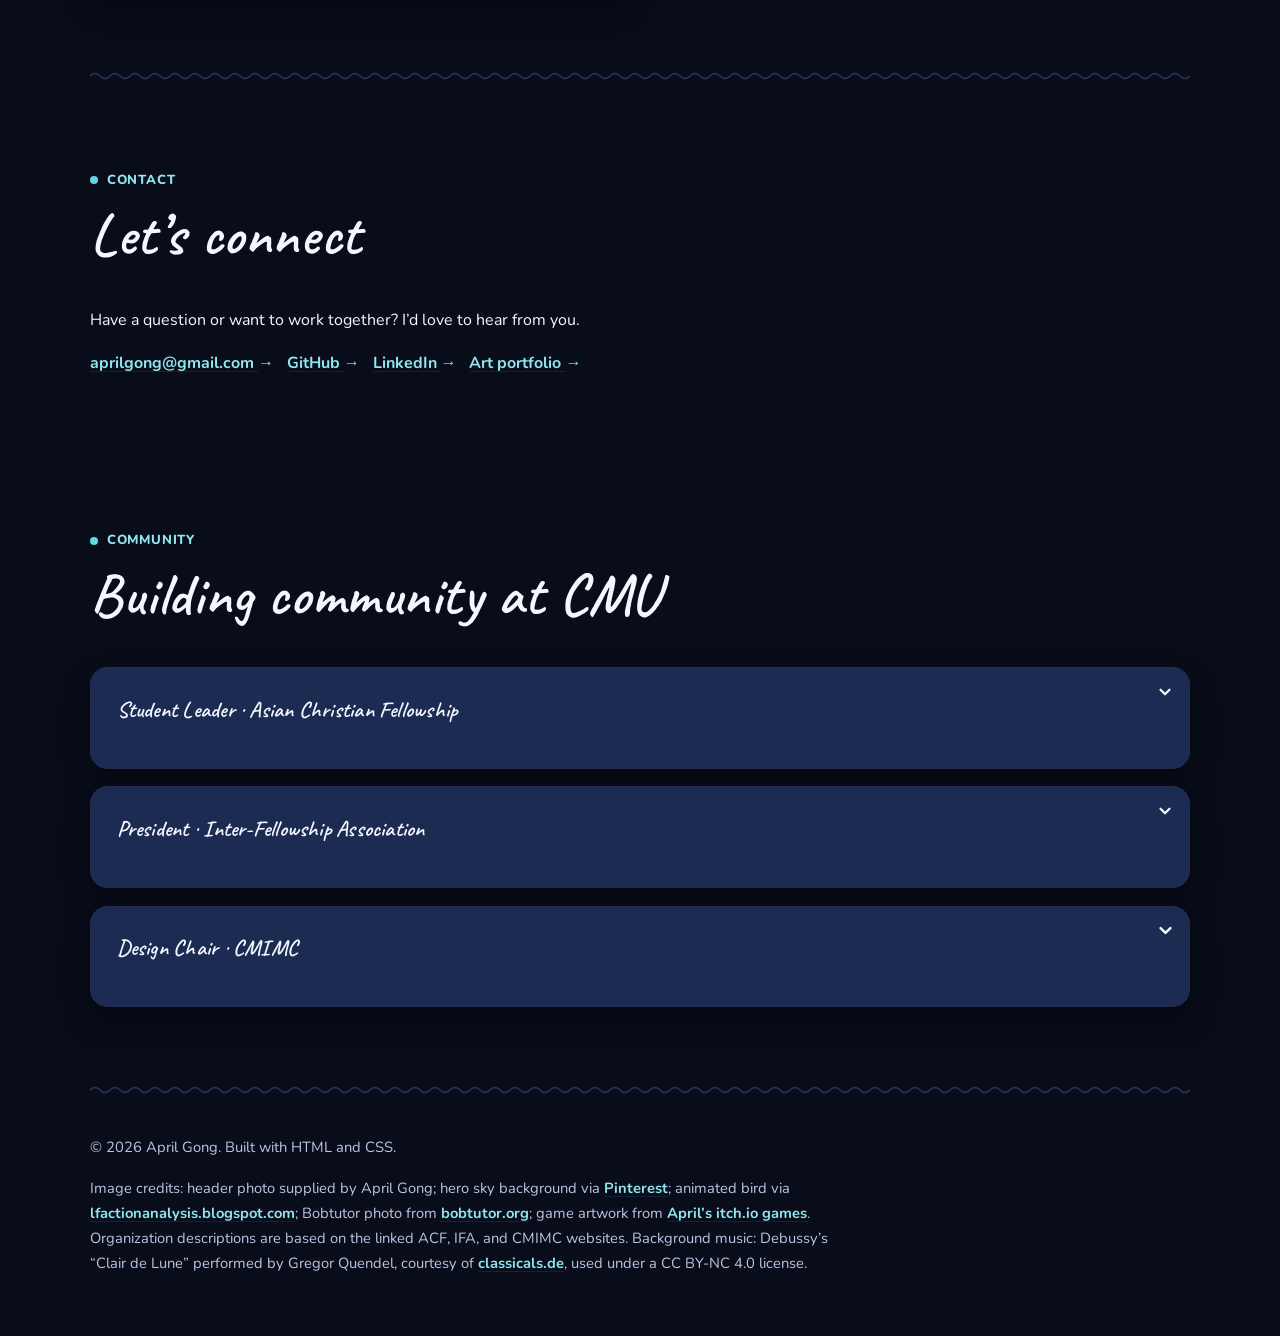
==== commit 2b46be94: "Add Tally expense-tracker frontend A shared-expense tracker: accounts, groups, even/exact expense sp" ====
--- a/index.html
+++ b/index.html
@@ -248,6 +248,36 @@
             </div>
           </article>
 
+          <article class="project-card reveal expand-card">
+            <div class="card-media">
+              <img
+                src="assets/tally-preview.png"
+                alt="Screenshot of the Tally expense tracker showing a group's balances and activity"
+                width="1600"
+                height="900"
+              />
+              <h3>Tally</h3>
+            </div>
+            <div class="card-details">
+              <div class="card-details-inner">
+                <p>
+                  A shared-expense tracker for group trips: real accounts, groups,
+                  even or exact expense splits, and a running tally of who owes
+                  whom. My first full-stack project &mdash; this page talks to a
+                  FastAPI backend on Render backed by a Postgres database, with
+                  passwords hashed server-side and every balance recomputed from
+                  the ledger rather than stored.
+                </p>
+                <p class="card-links">
+                  <a href="tally/index.html">Try the app <span aria-hidden="true">&rarr;</span></a>
+                </p>
+                <p class="card-links">
+                  <a href="https://github.com/agongster/tally-backend">Backend code on GitHub <span aria-hidden="true">&rarr;</span></a>
+                </p>
+              </div>
+            </div>
+          </article>
+
           <article class="project-card project-placeholder-card reveal expand-card">
             <h3>Next project</h3>
             <div class="card-details">
--- a/styles.css
+++ b/styles.css
@@ -312,6 +312,9 @@
   padding: .6rem 0 0;
 }
 .card-details-inner p { color: var(--muted); }
+/* Cards that link to more than one place: keep the links on their own tight rows. */
+.card-details-inner p.card-links { margin-bottom: .35rem; }
+.card-details-inner p.card-links:last-child { margin-bottom: 0; }
 .expand-card:hover .card-details, .expand-card:focus-within .card-details, .expand-card.is-open .card-details {
   grid-template-rows: 1fr;
 }
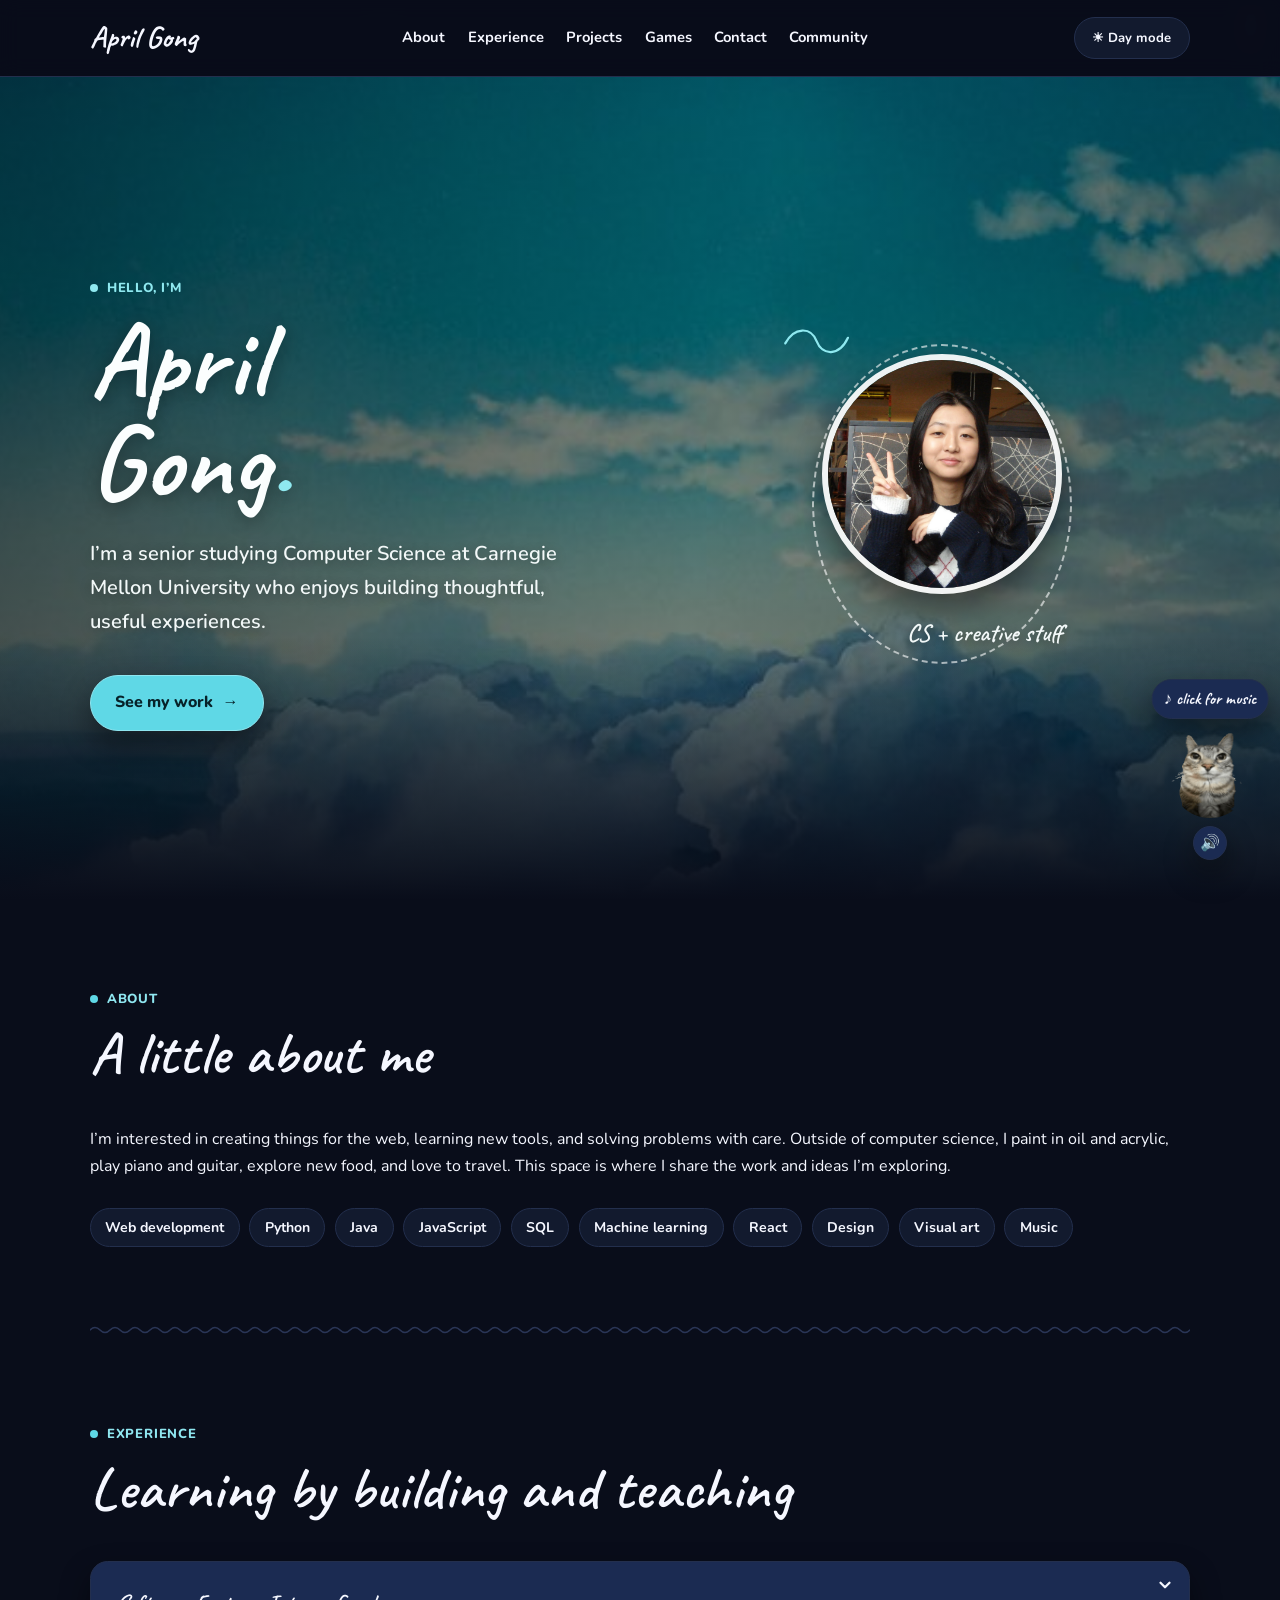
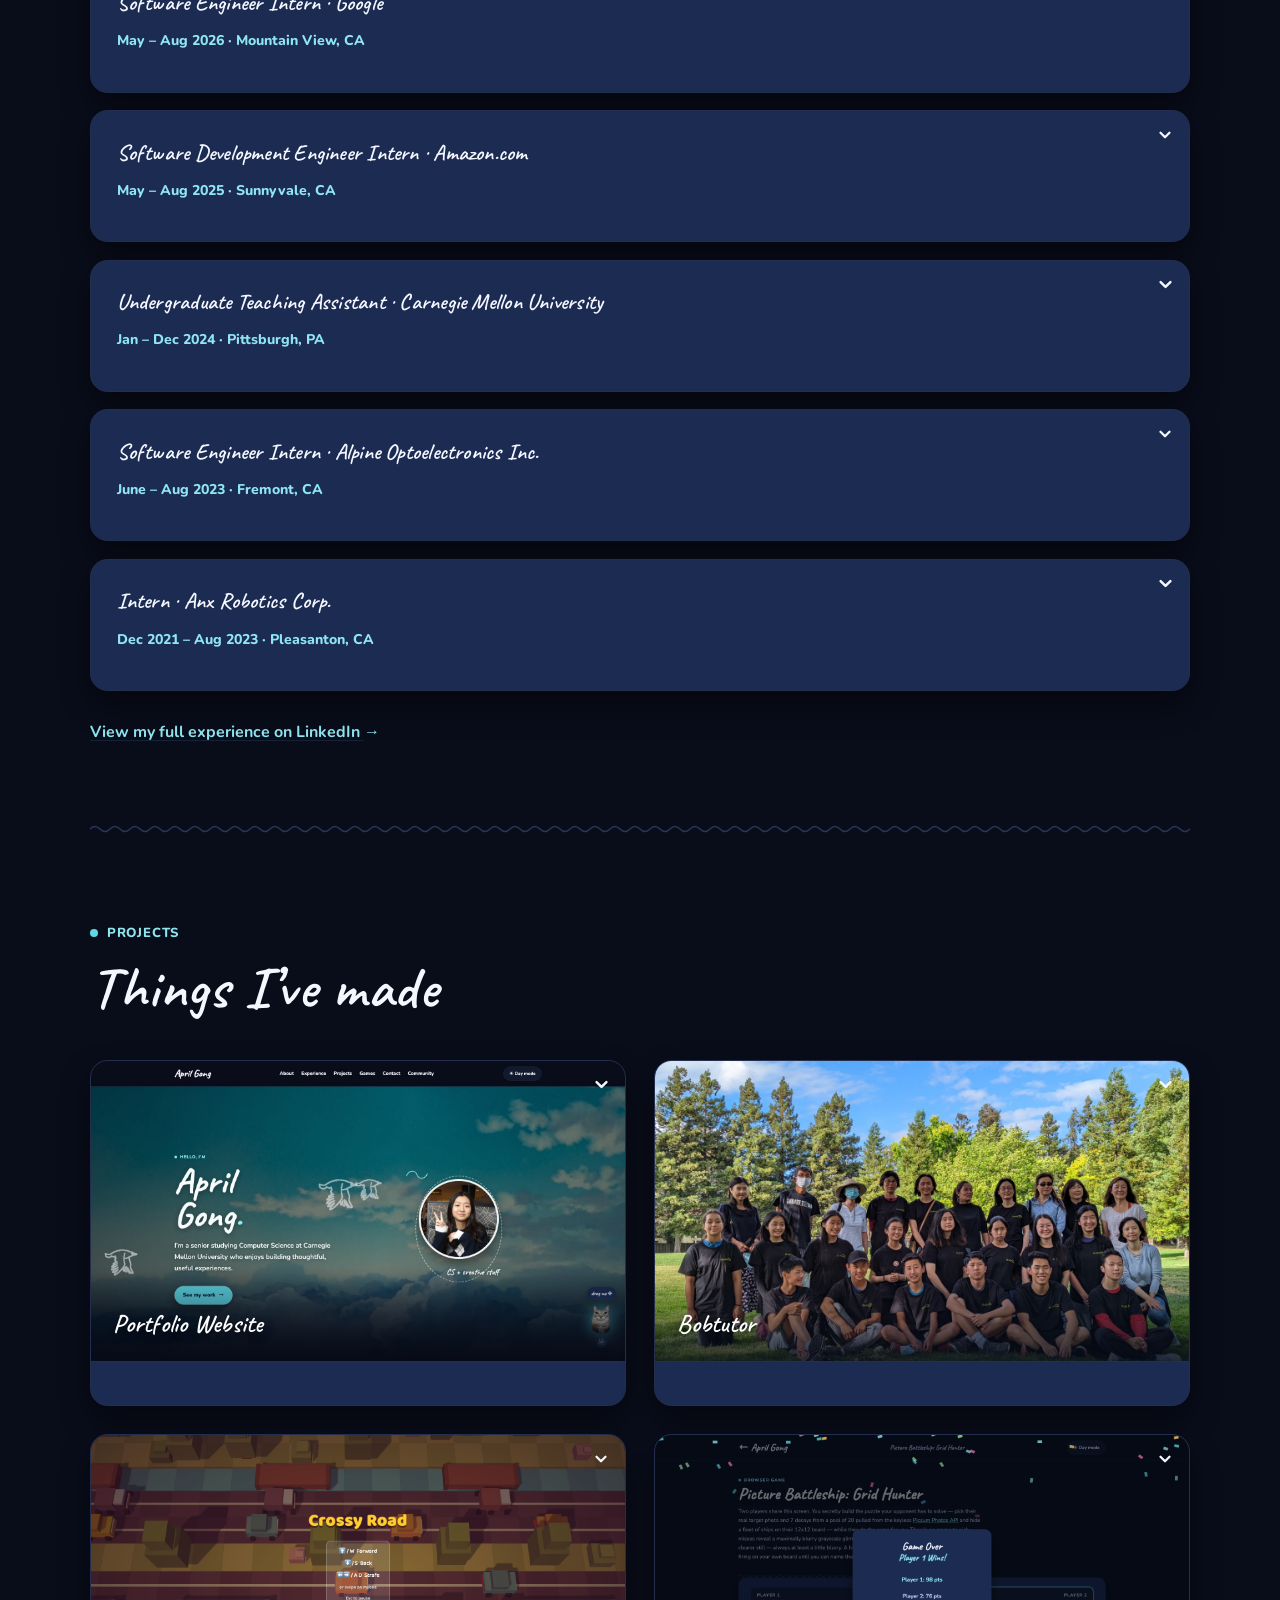
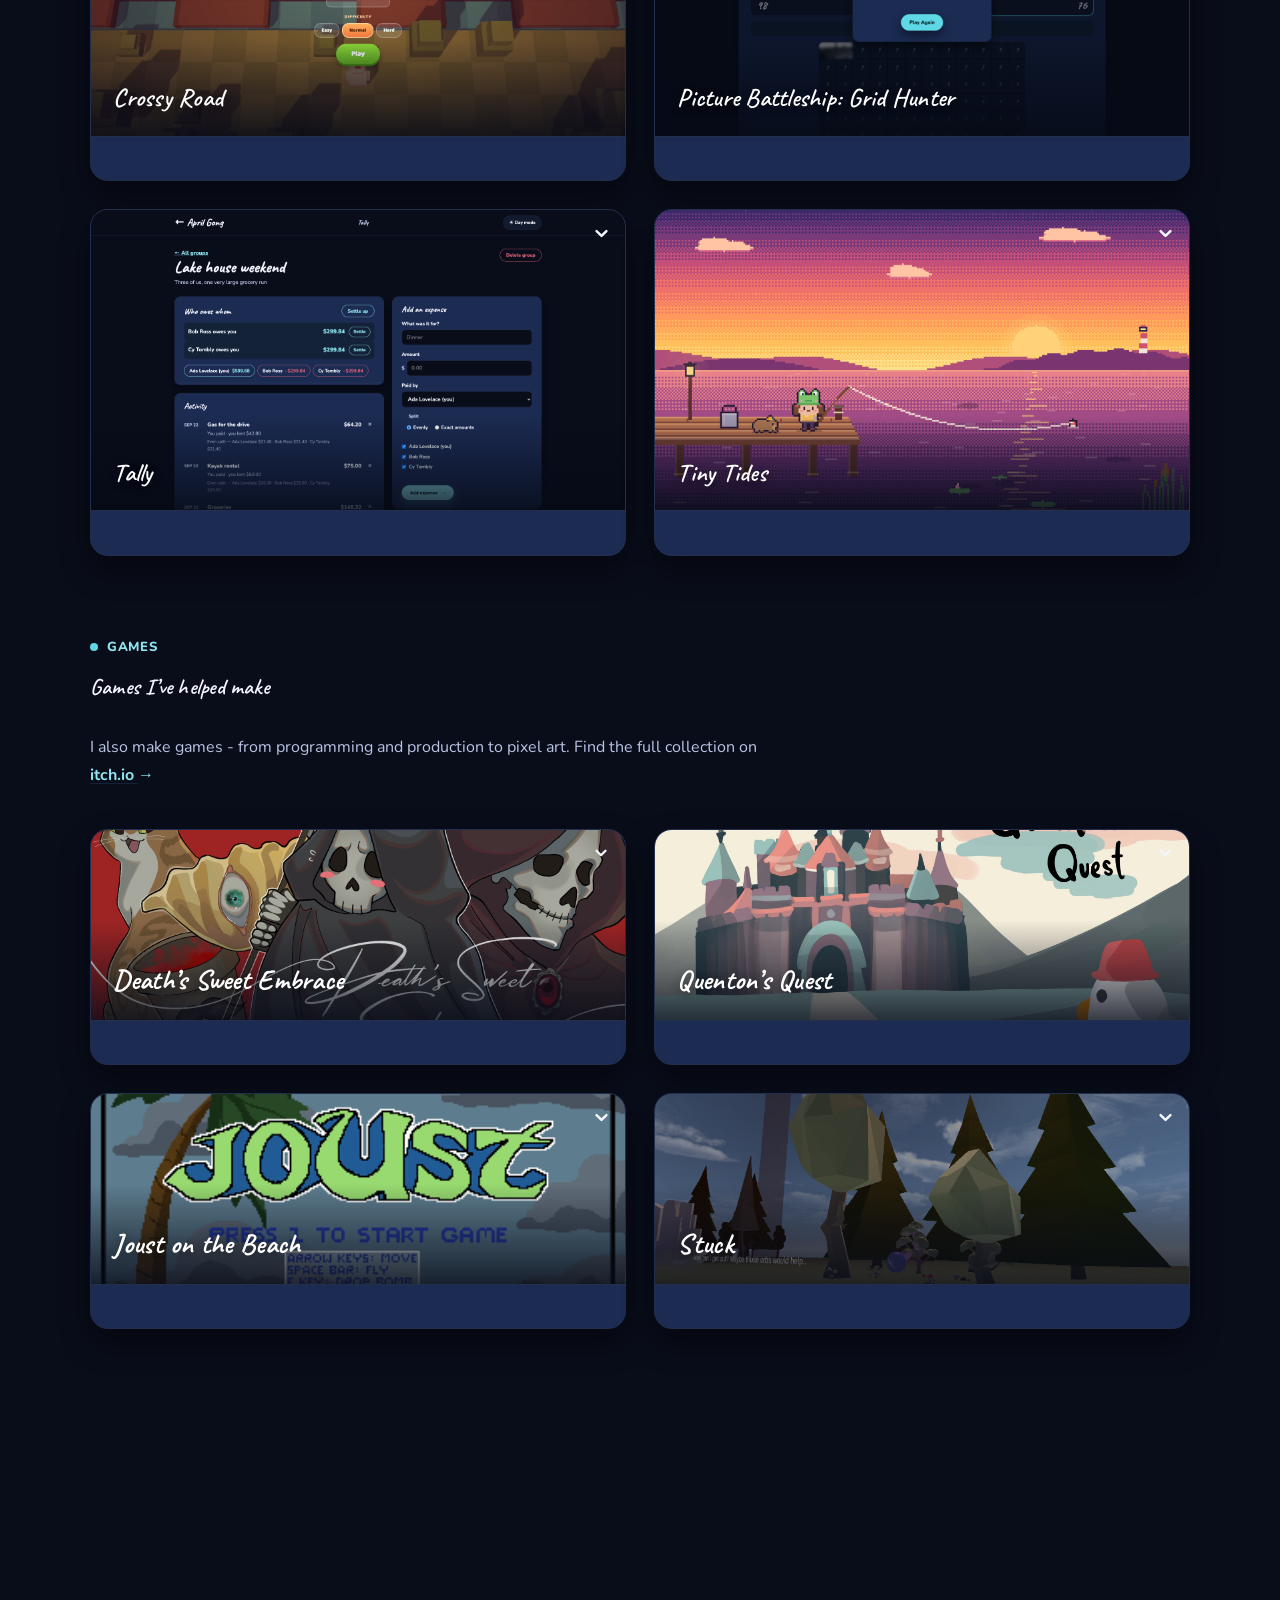
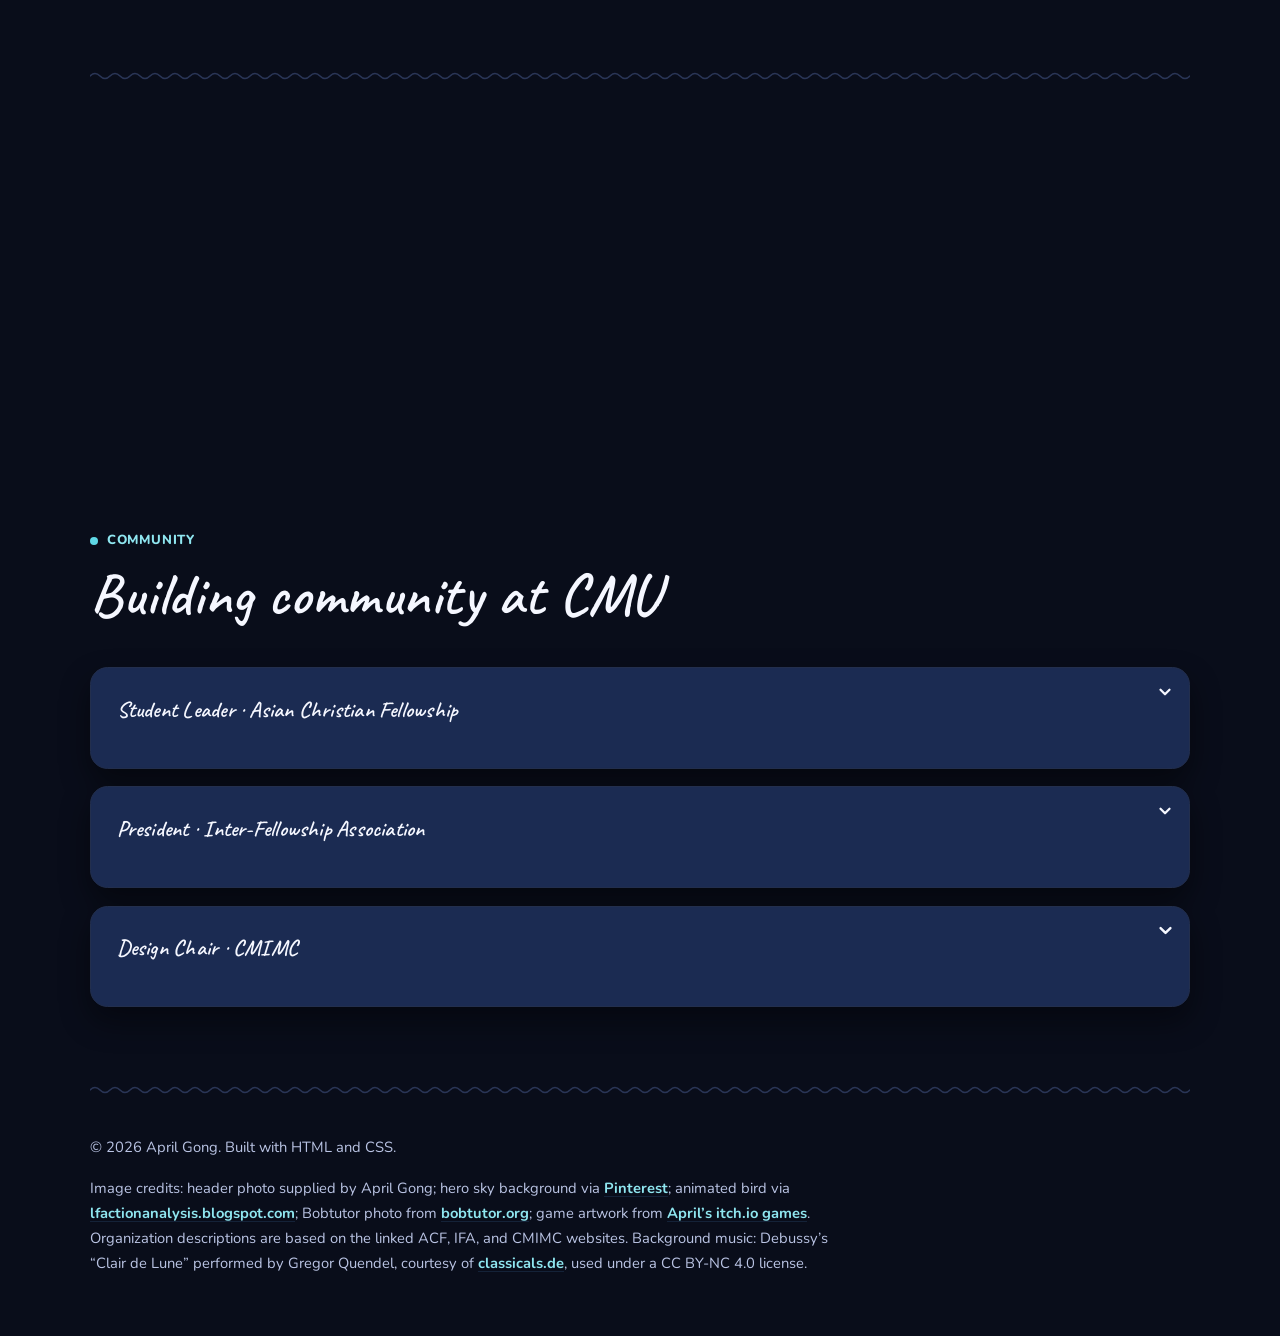
==== commit 217d9e41: "initial fishing sim game" ====
--- a/index.html
+++ b/index.html
@@ -278,14 +278,25 @@
             </div>
           </article>
 
-          <article class="project-card project-placeholder-card reveal expand-card">
-            <h3>Next project</h3>
-            <div class="card-details">
-              <div class="card-details-inner">
-                <p>
-                  A future project will live here, with its story, visual preview,
-                  and relevant links.
-                </p>
+          <article class="project-card reveal expand-card">
+            <div class="card-media">
+              <img
+                src="assets/fishing-sim-preview.png"
+                alt="Pixel-art scene of an angler in a frog hat fishing off a dock at sunset, with a capybara buddy"
+                width="1600"
+                height="900"
+              />
+              <h3>Tiny Tides</h3>
+            </div>
+            <div class="card-details">
+              <div class="card-details-inner">
+                <p>
+                  A cozy 2.5D pixel-art fishing sim. Design your angler, cast off
+                  the dock as the sky loops from golden hour to night, reel in 17
+                  kinds of fish, and sell your catch for hats, buddies and better
+                  rods. All the art and sound are generated in code.
+                </p>
+                <a href="fishing-sim/index.html">Play the game <span aria-hidden="true">→</span></a>
               </div>
             </div>
           </article>
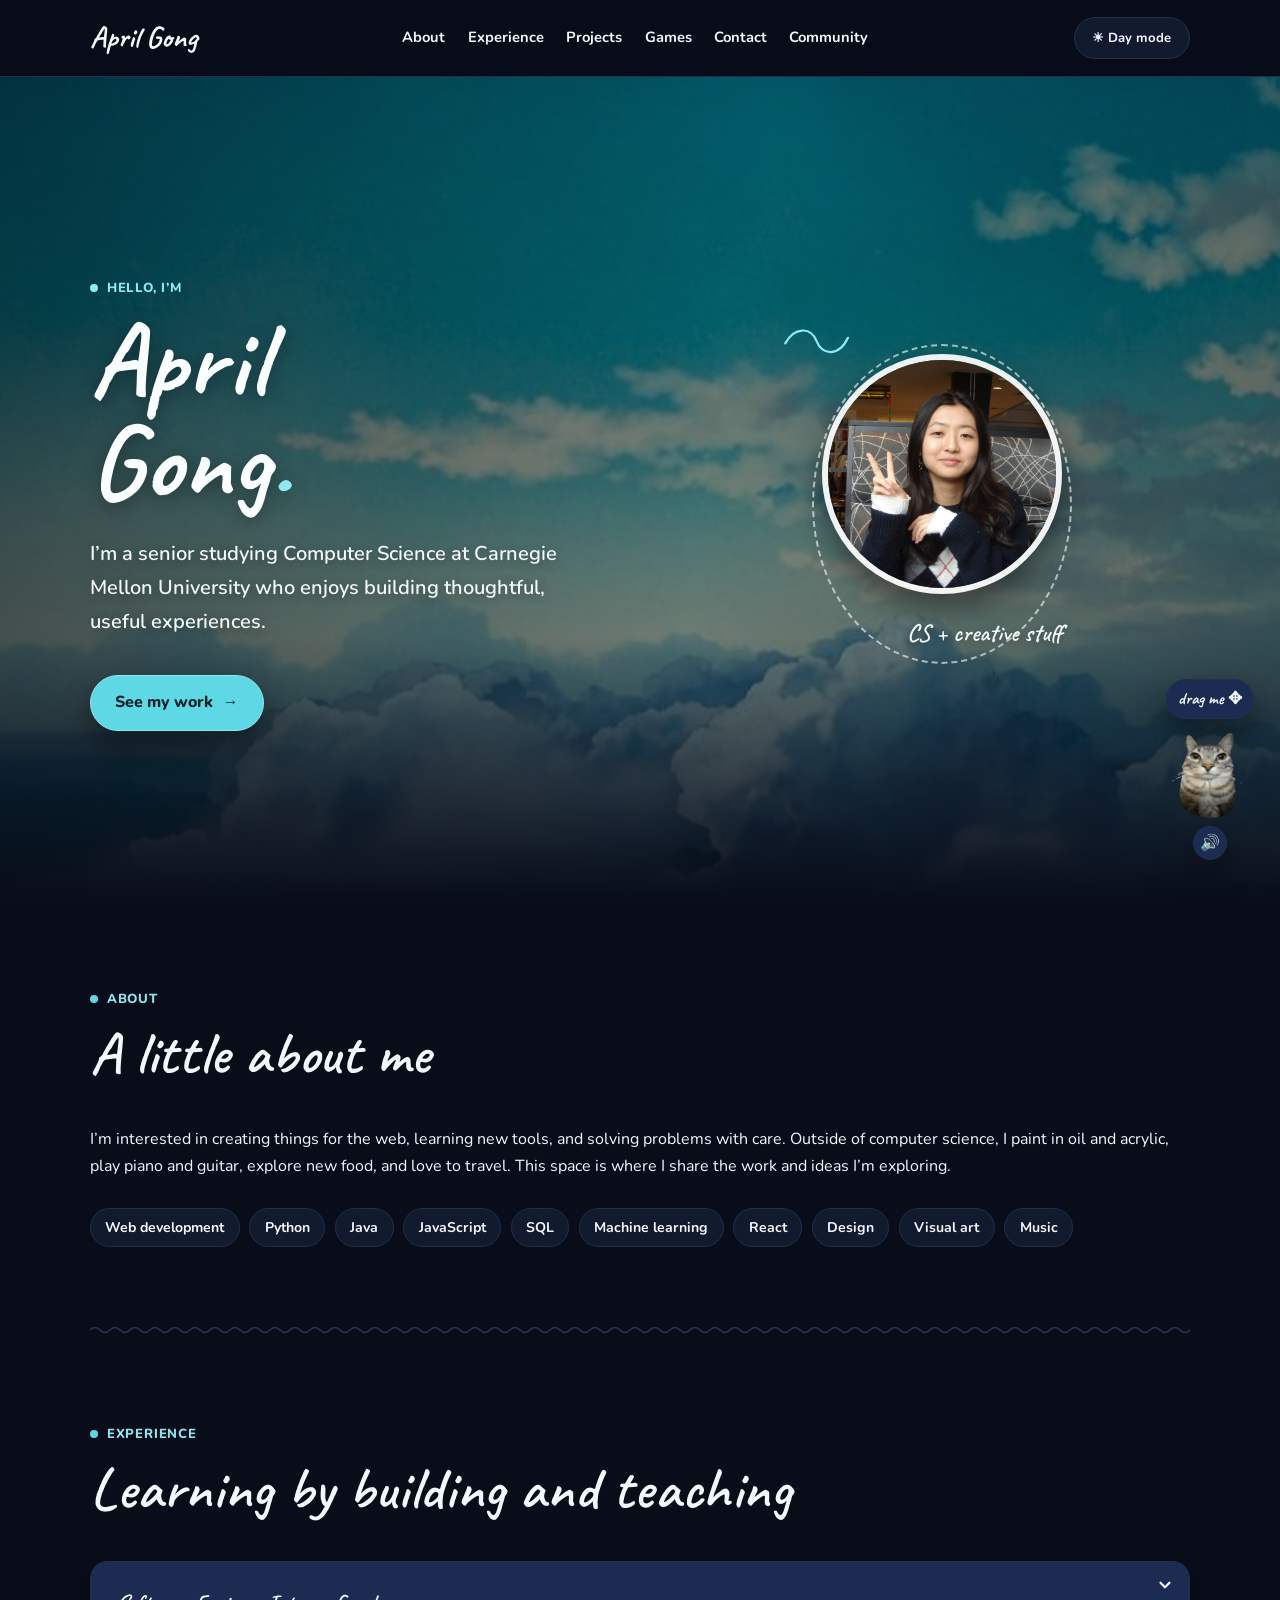
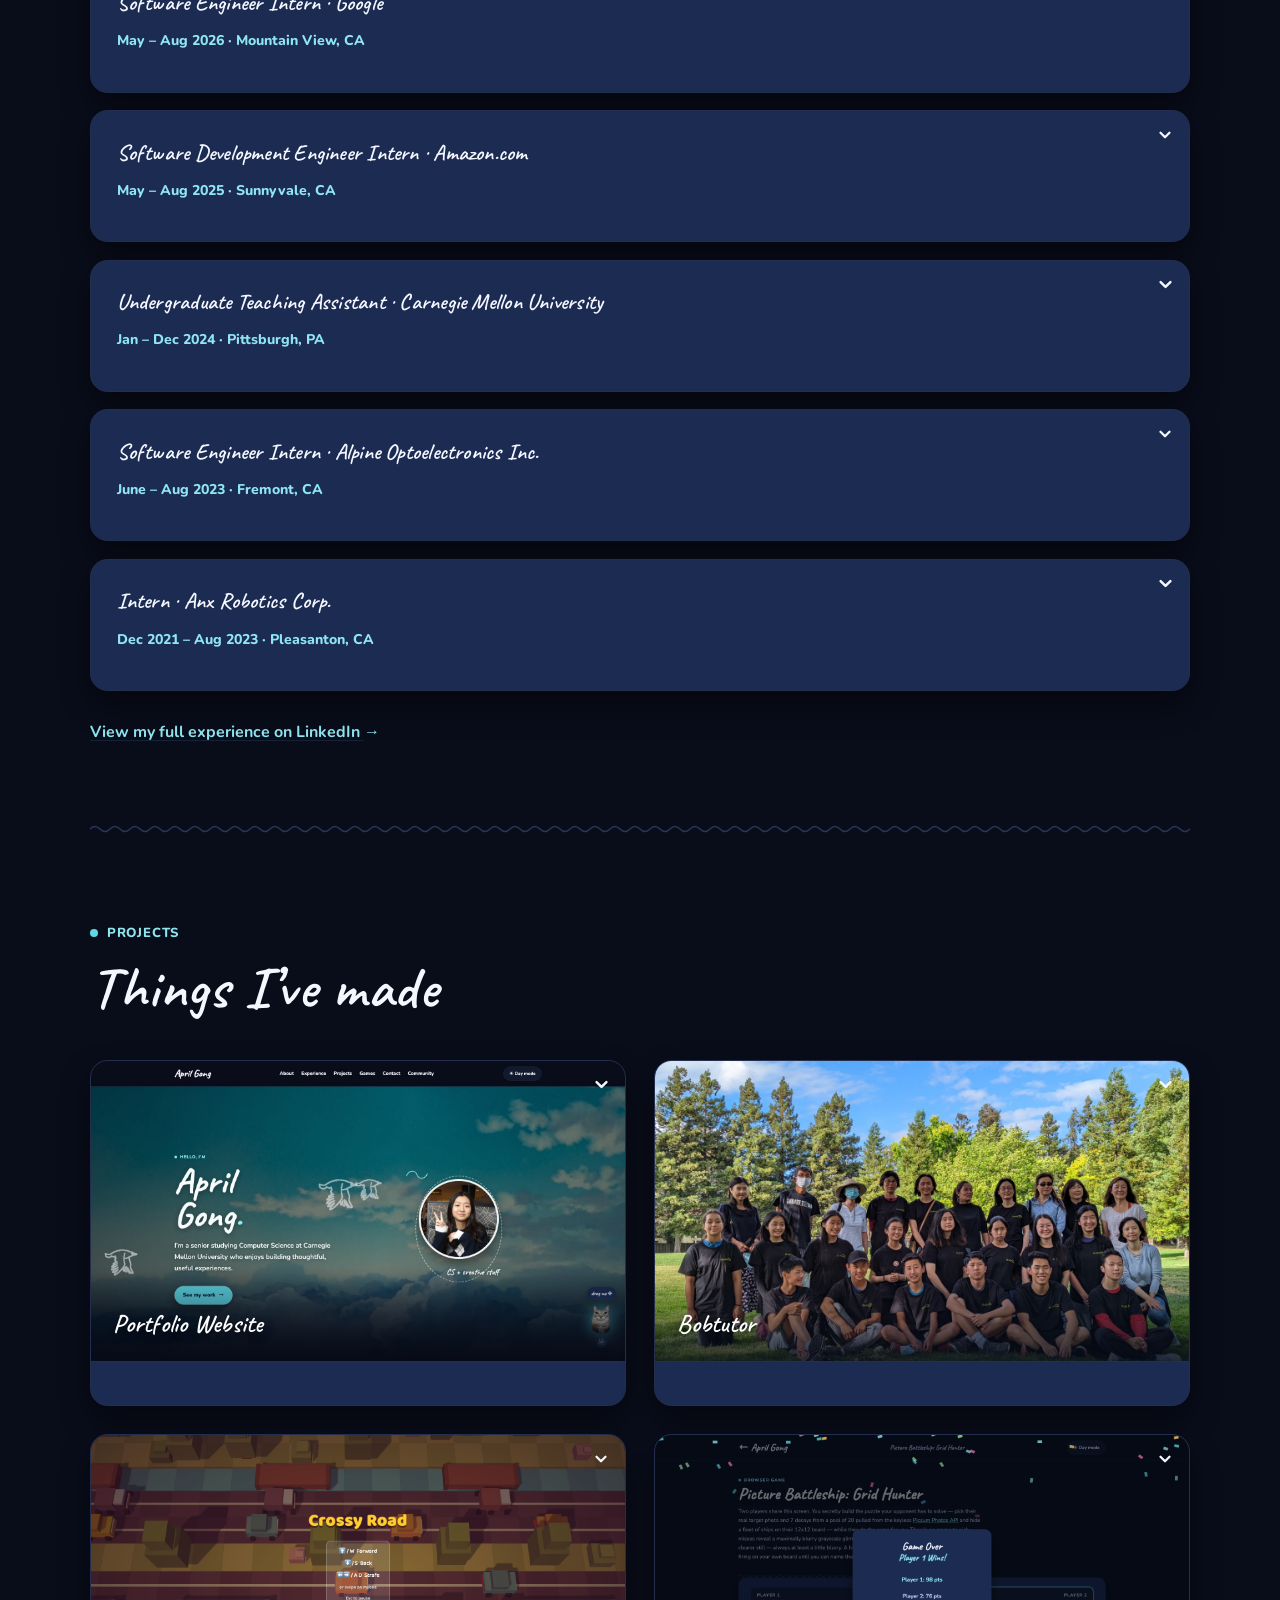
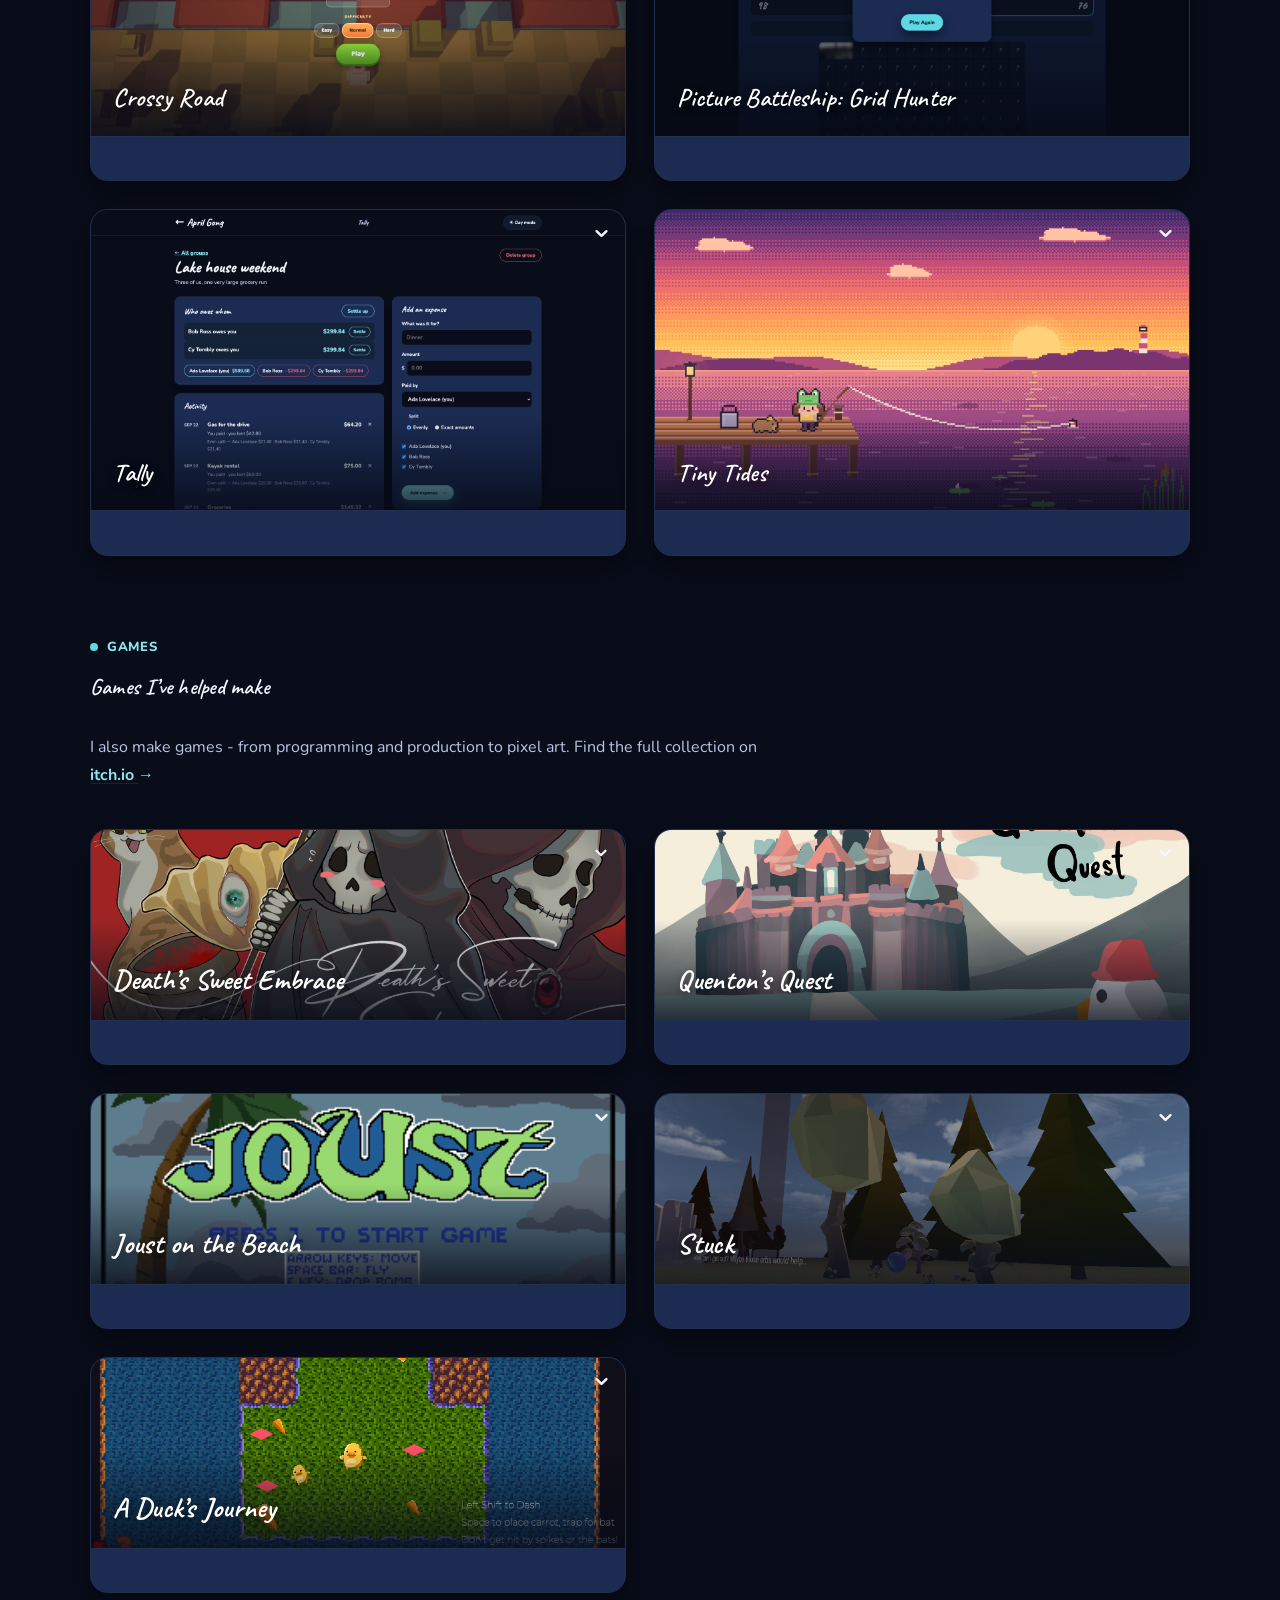
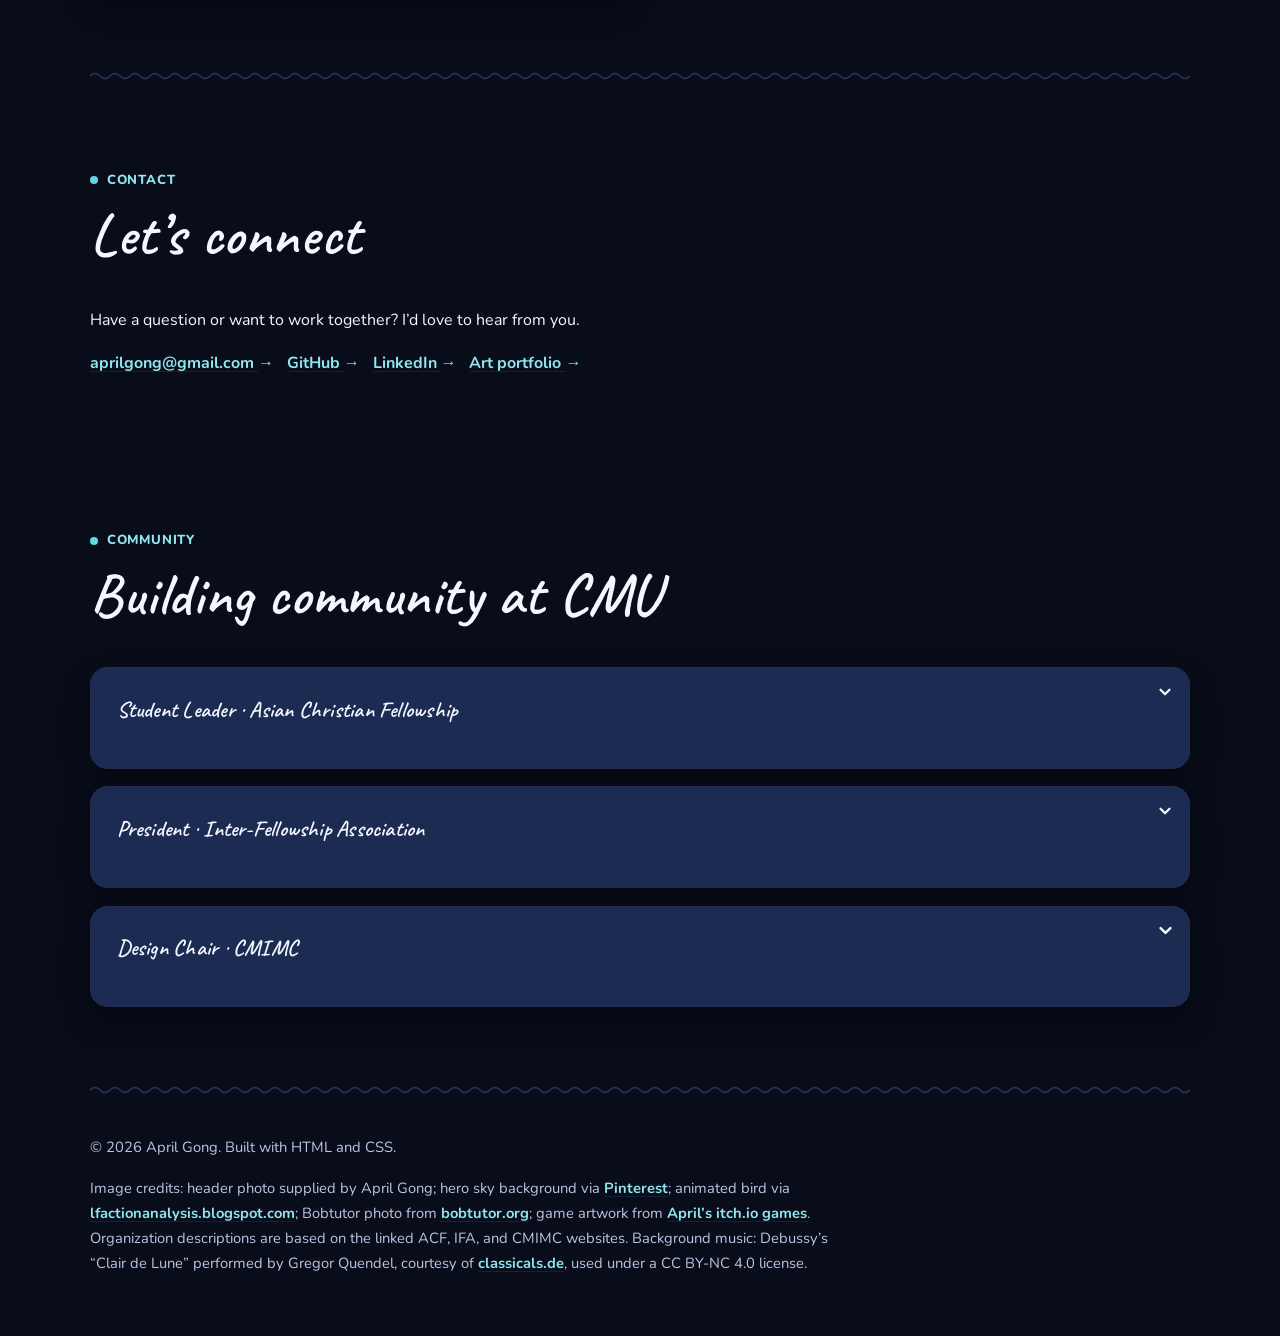
==== commit f1223c20: "lebron james" ====
--- a/index.html
+++ b/index.html
@@ -291,10 +291,11 @@
             <div class="card-details">
               <div class="card-details-inner">
                 <p>
-                  A cozy 2.5D pixel-art fishing sim. Design your angler, cast off
-                  the dock as the sky loops from golden hour to night, reel in 17
-                  kinds of fish, and sell your catch for hats, buddies and better
-                  rods. All the art and sound are generated in code.
+                  A cozy 2.5D pixel-art fishing sim. Design your angler, sail between
+                  seven islands as the sky loops from sunrise to night, chase down 72
+                  kinds of fish (and one LeBron James), show off favourites in your
+                  aquarium, and sell the rest for hats, buddies and better rods. All
+                  the art and sound are generated in code.
                 </p>
                 <a href="fishing-sim/index.html">Play the game <span aria-hidden="true">→</span></a>
               </div>
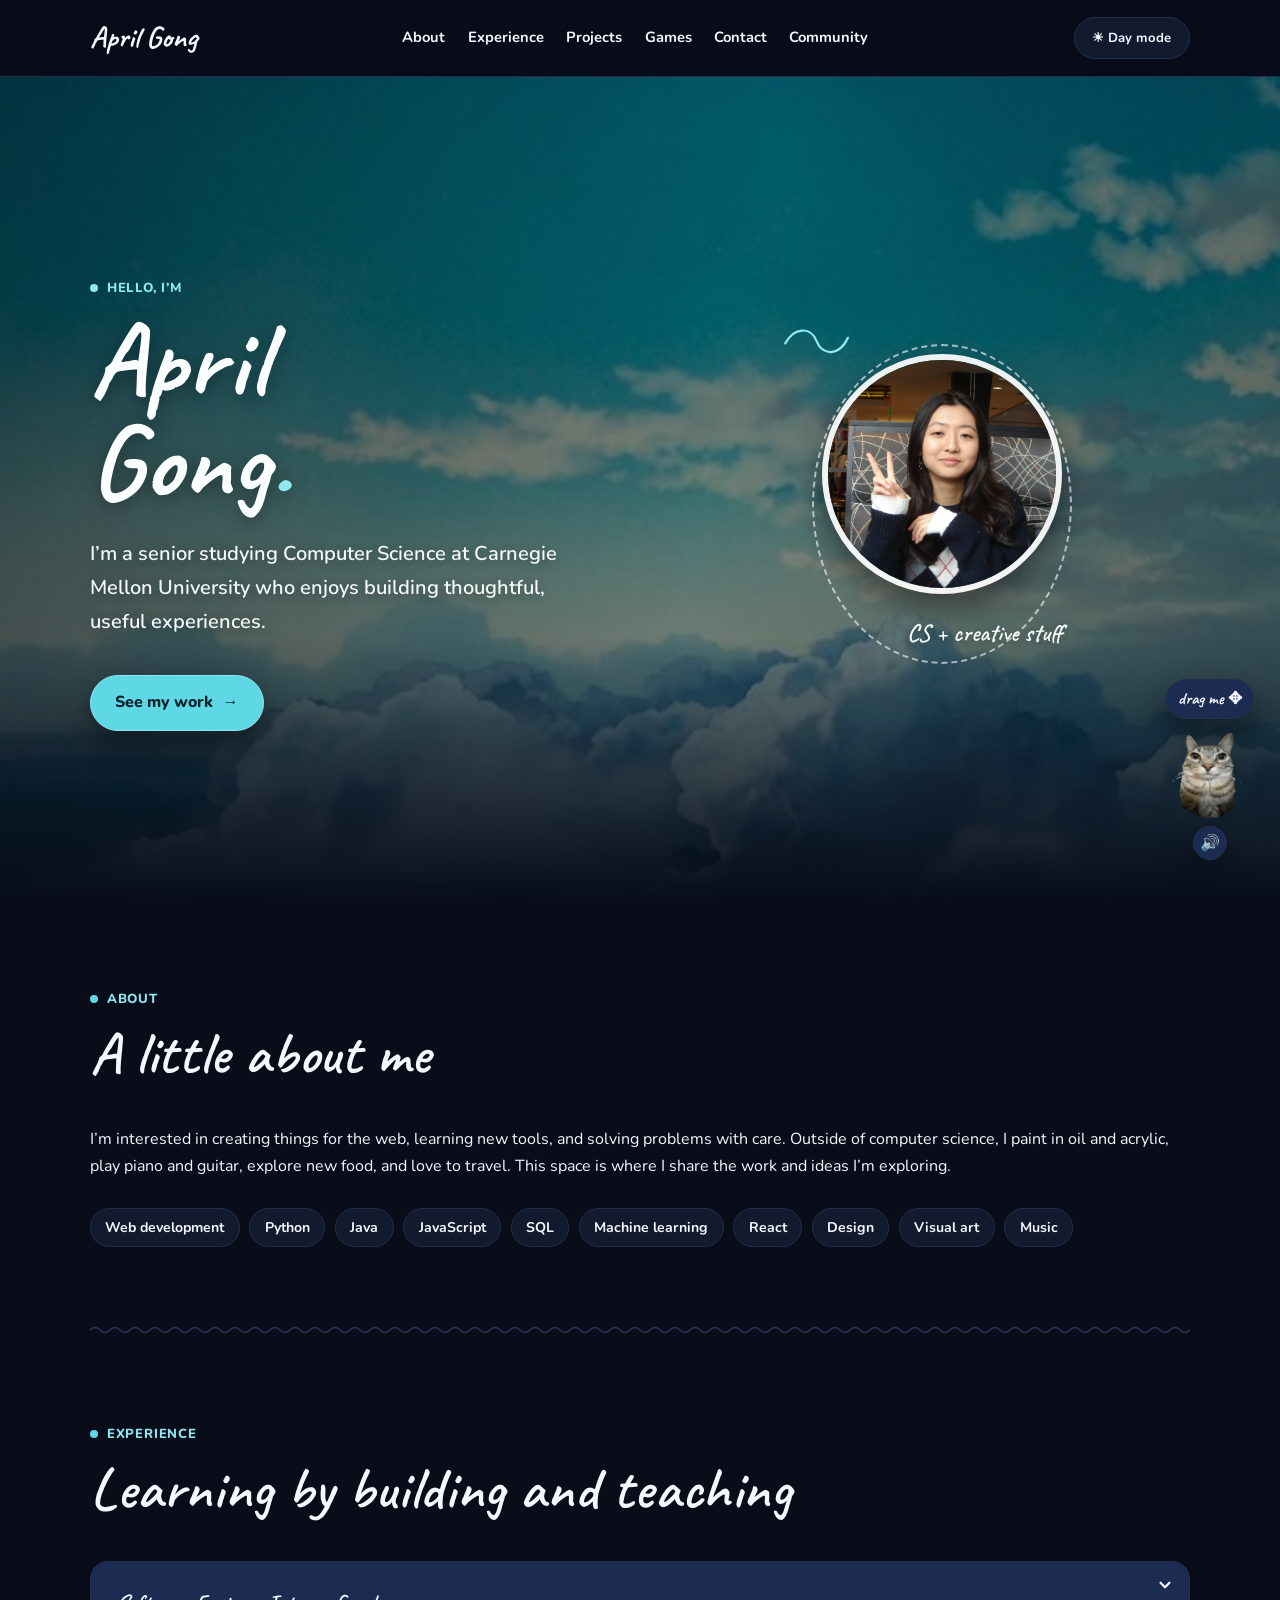
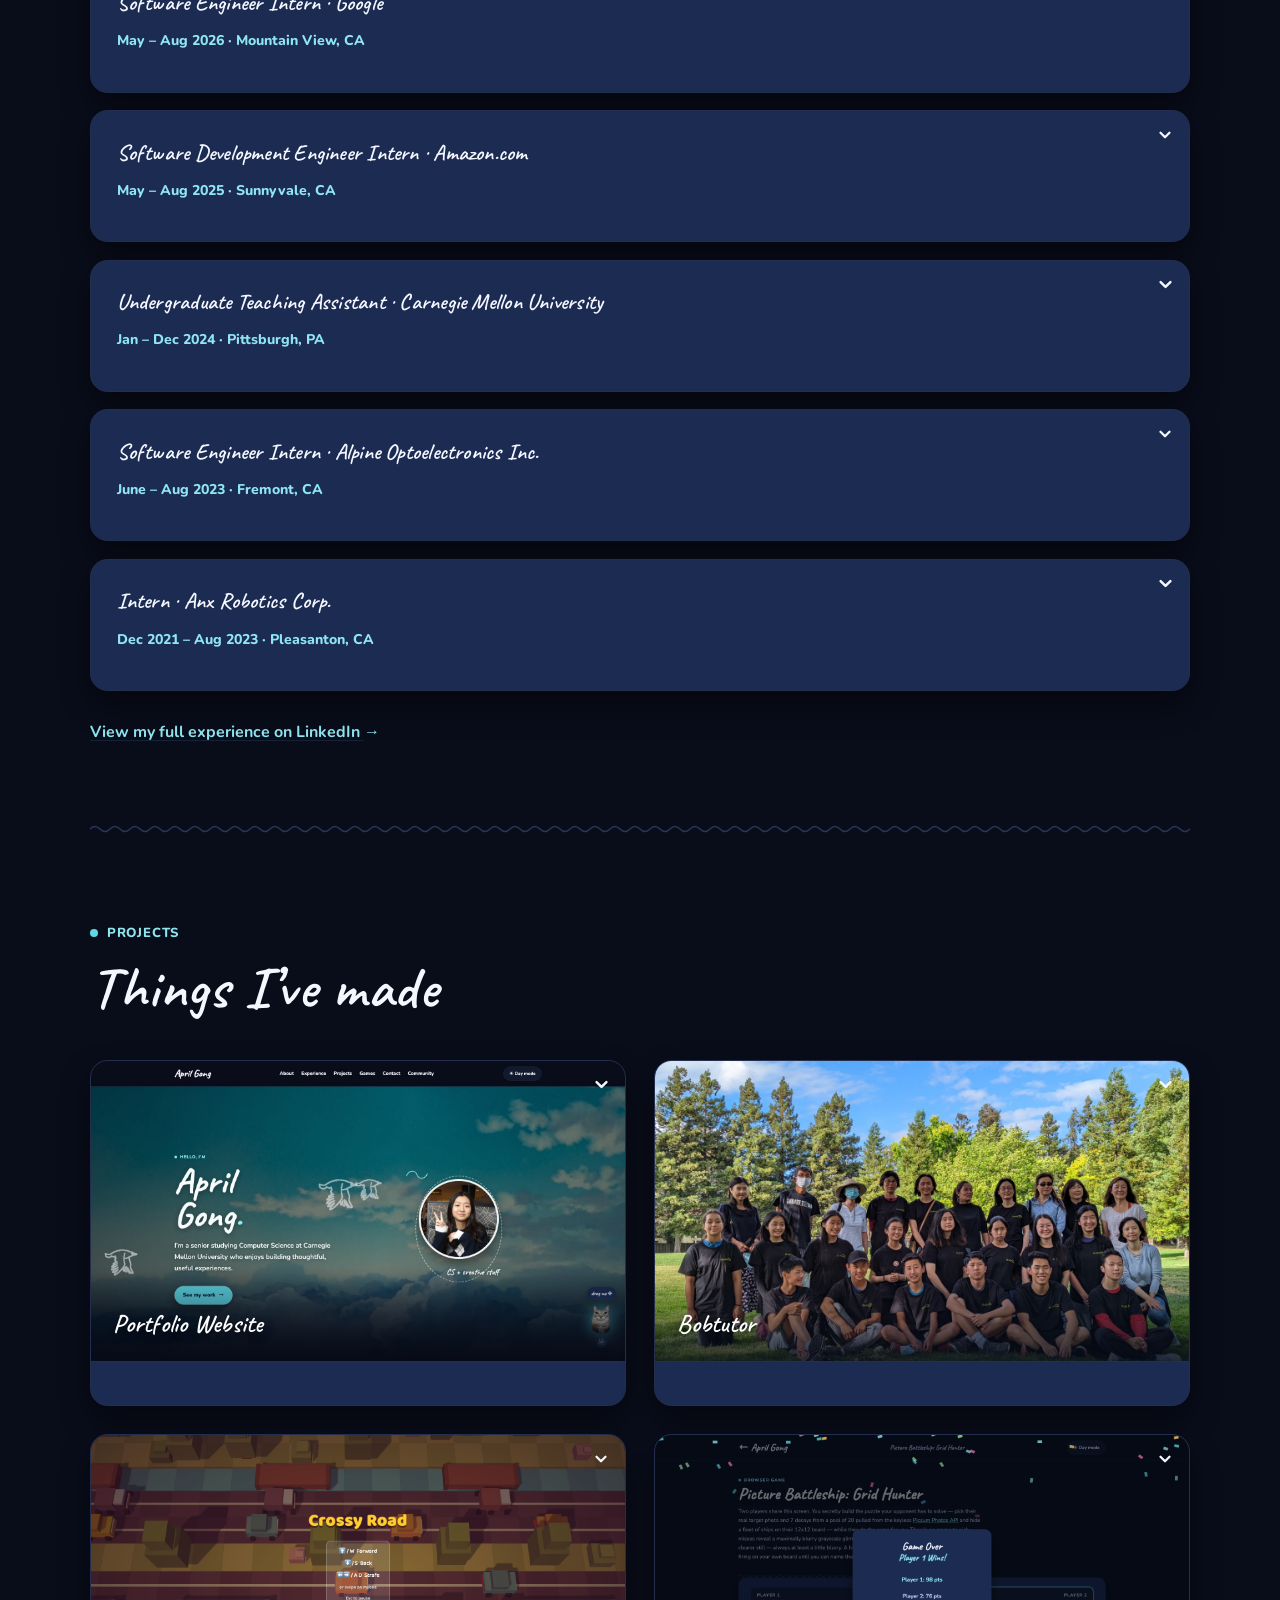
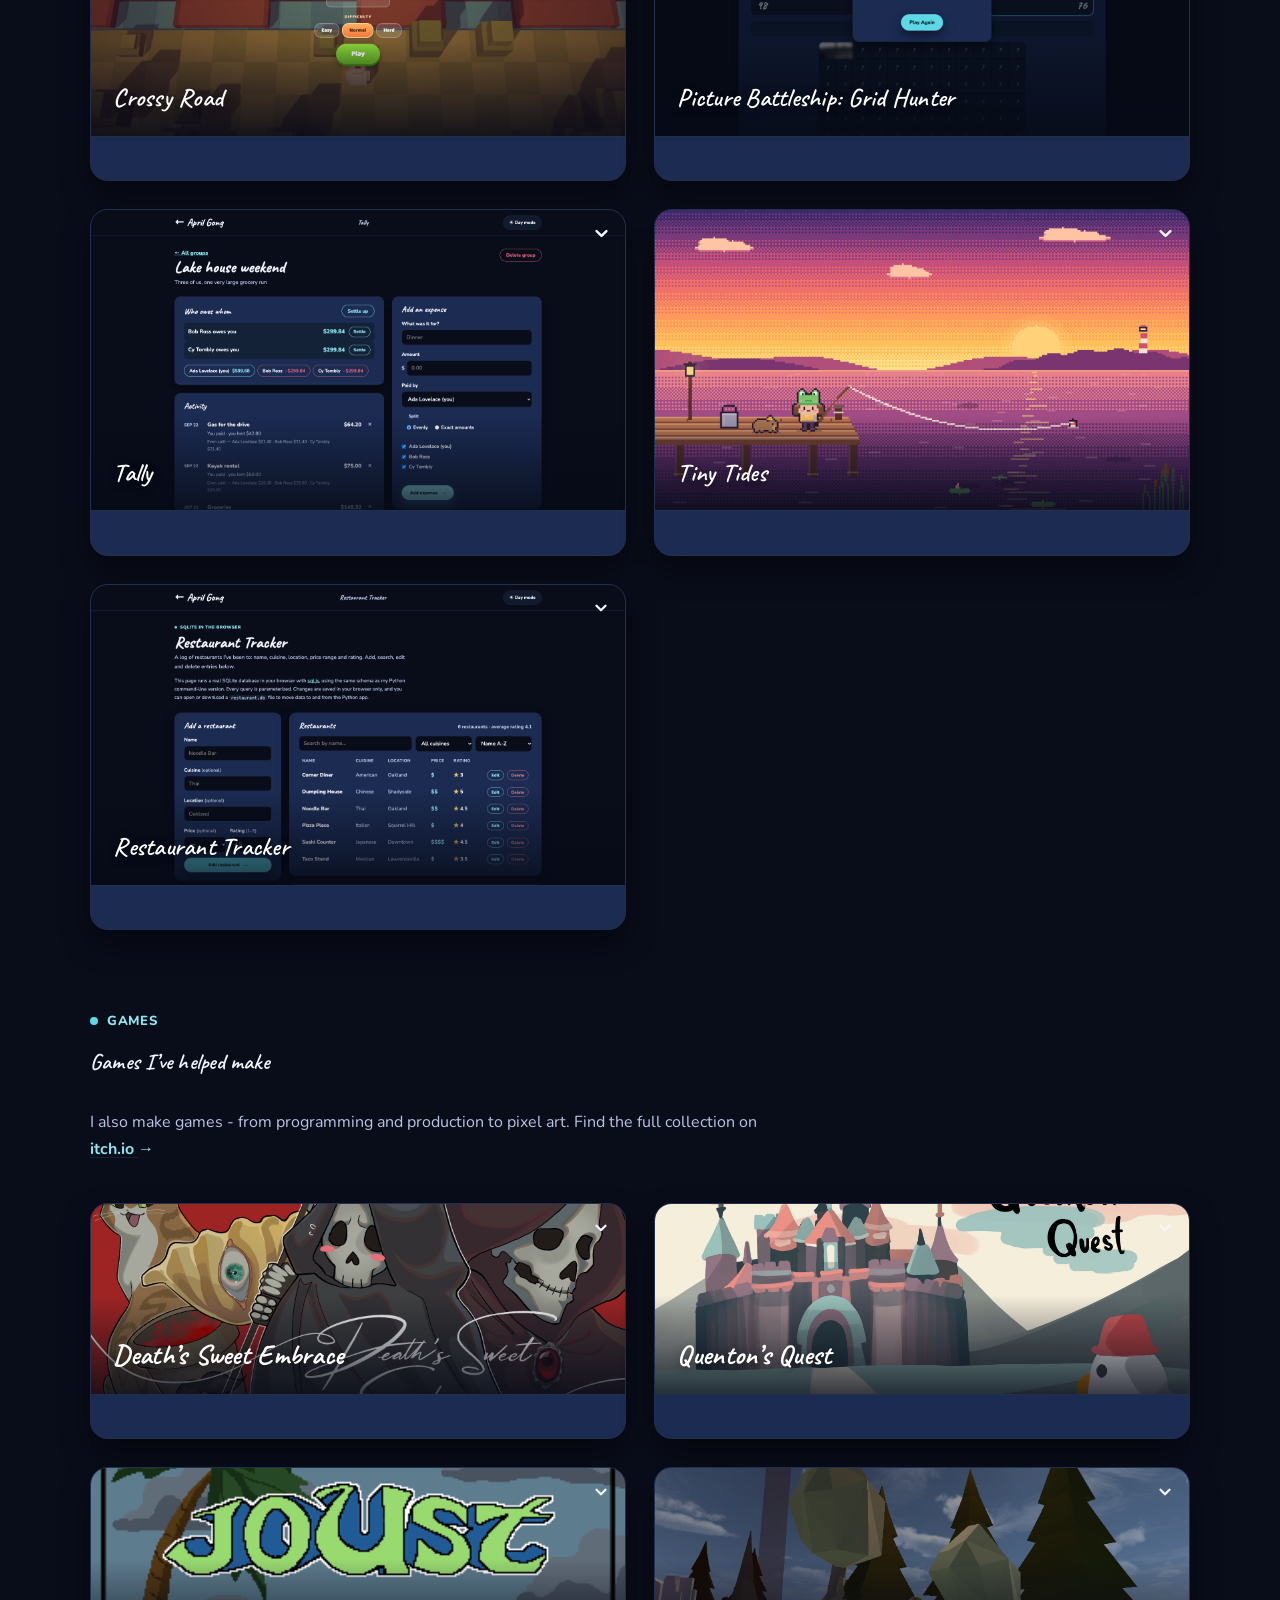
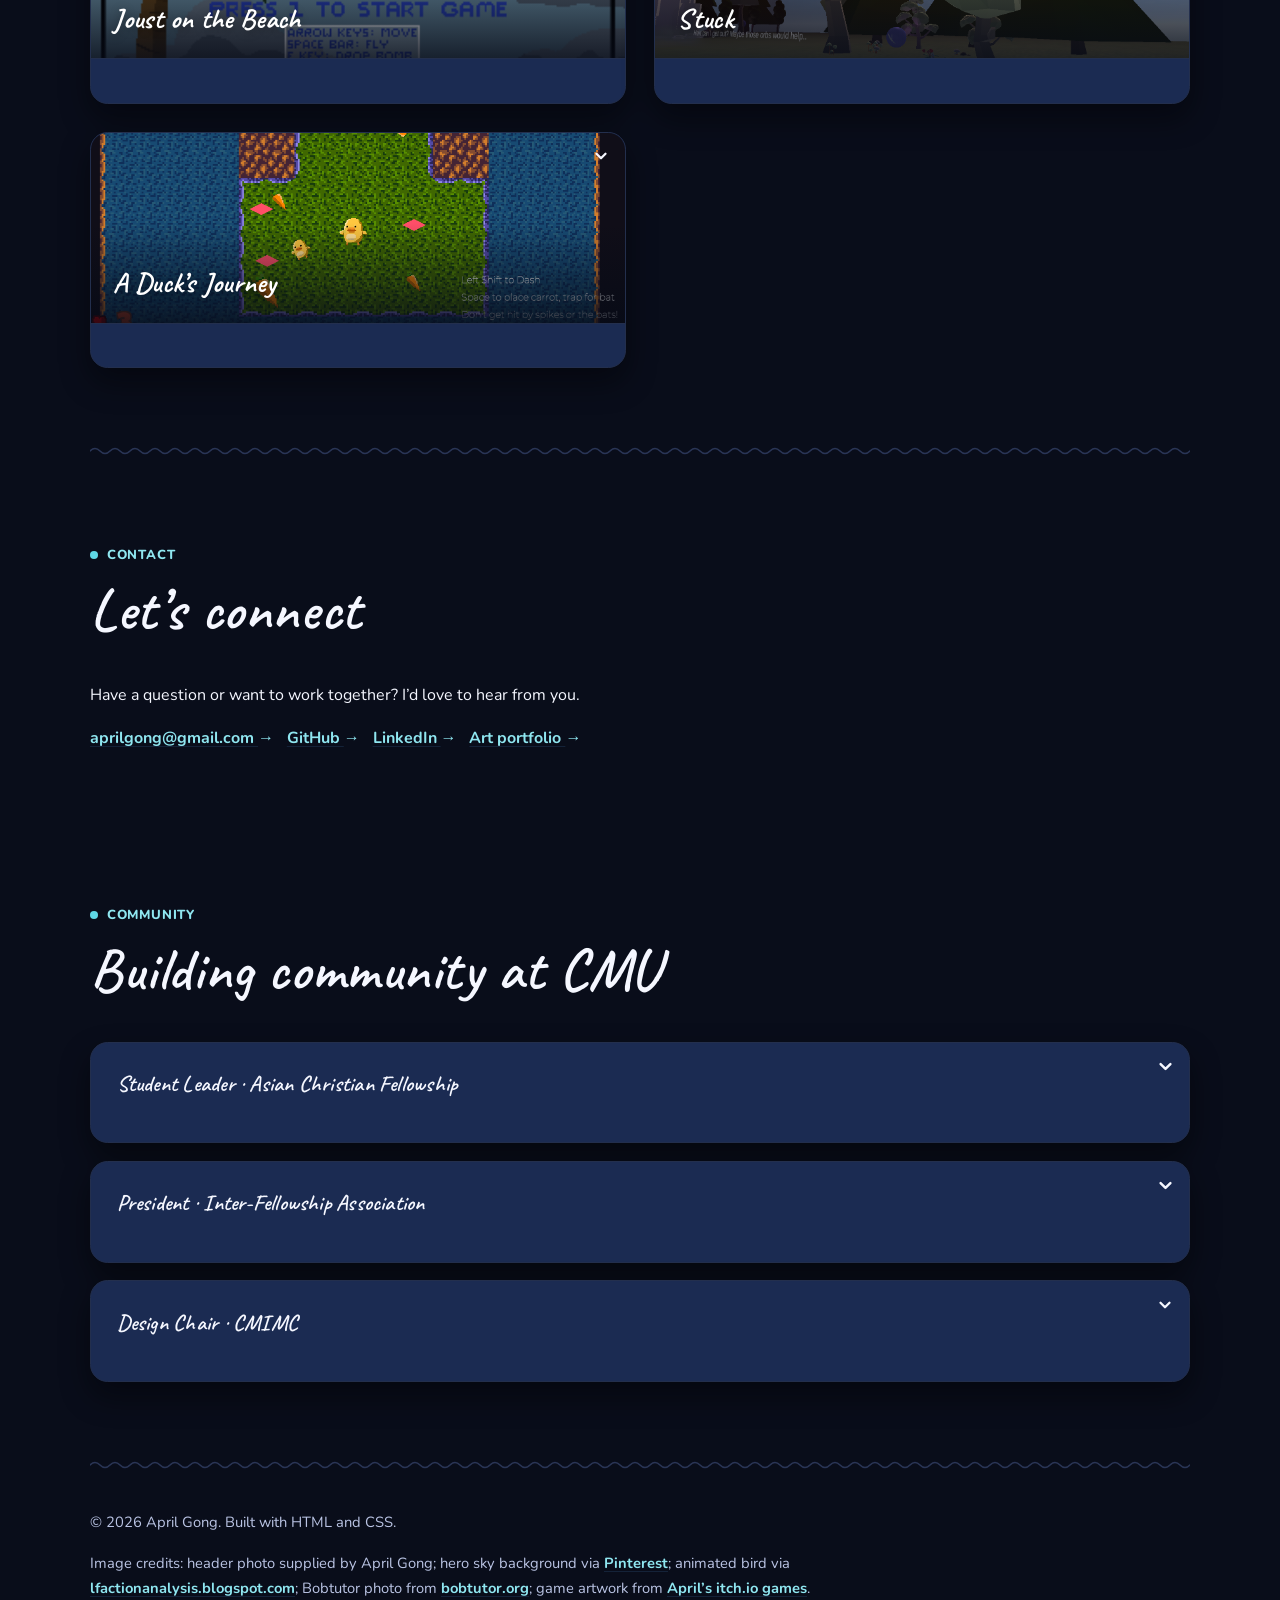
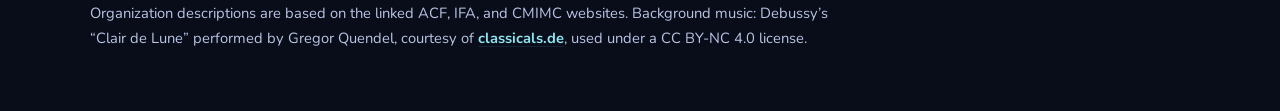
==== commit f6a9d2cd: "restaurant tracker database project" ====
--- a/index.html
+++ b/index.html
@@ -301,6 +301,30 @@
               </div>
             </div>
           </article>
+
+          <article class="project-card reveal expand-card">
+            <div class="card-media">
+              <img
+                src="assets/restaurant-tracker-preview.png"
+                alt="Screenshot of the Restaurant Tracker showing an add form and a table of rated restaurants"
+                width="1600"
+                height="900"
+              />
+              <h3>Restaurant Tracker</h3>
+            </div>
+            <div class="card-details">
+              <div class="card-details-inner">
+                <p>
+                  A SQLite database of restaurants I've been to, with a page to
+                  add, search, edit and delete entries. It started as a Python
+                  command-line app; this page runs the same schema and
+                  parameterized queries in the browser with sql.js, and can open
+                  or download the same <code>restaurant.db</code> file.
+                </p>
+                <a href="restaurant-tracker/index.html">Try the app <span aria-hidden="true">→</span></a>
+              </div>
+            </div>
+          </article>
         </div>
 
         <div id="games" class="games" aria-labelledby="games-heading">
